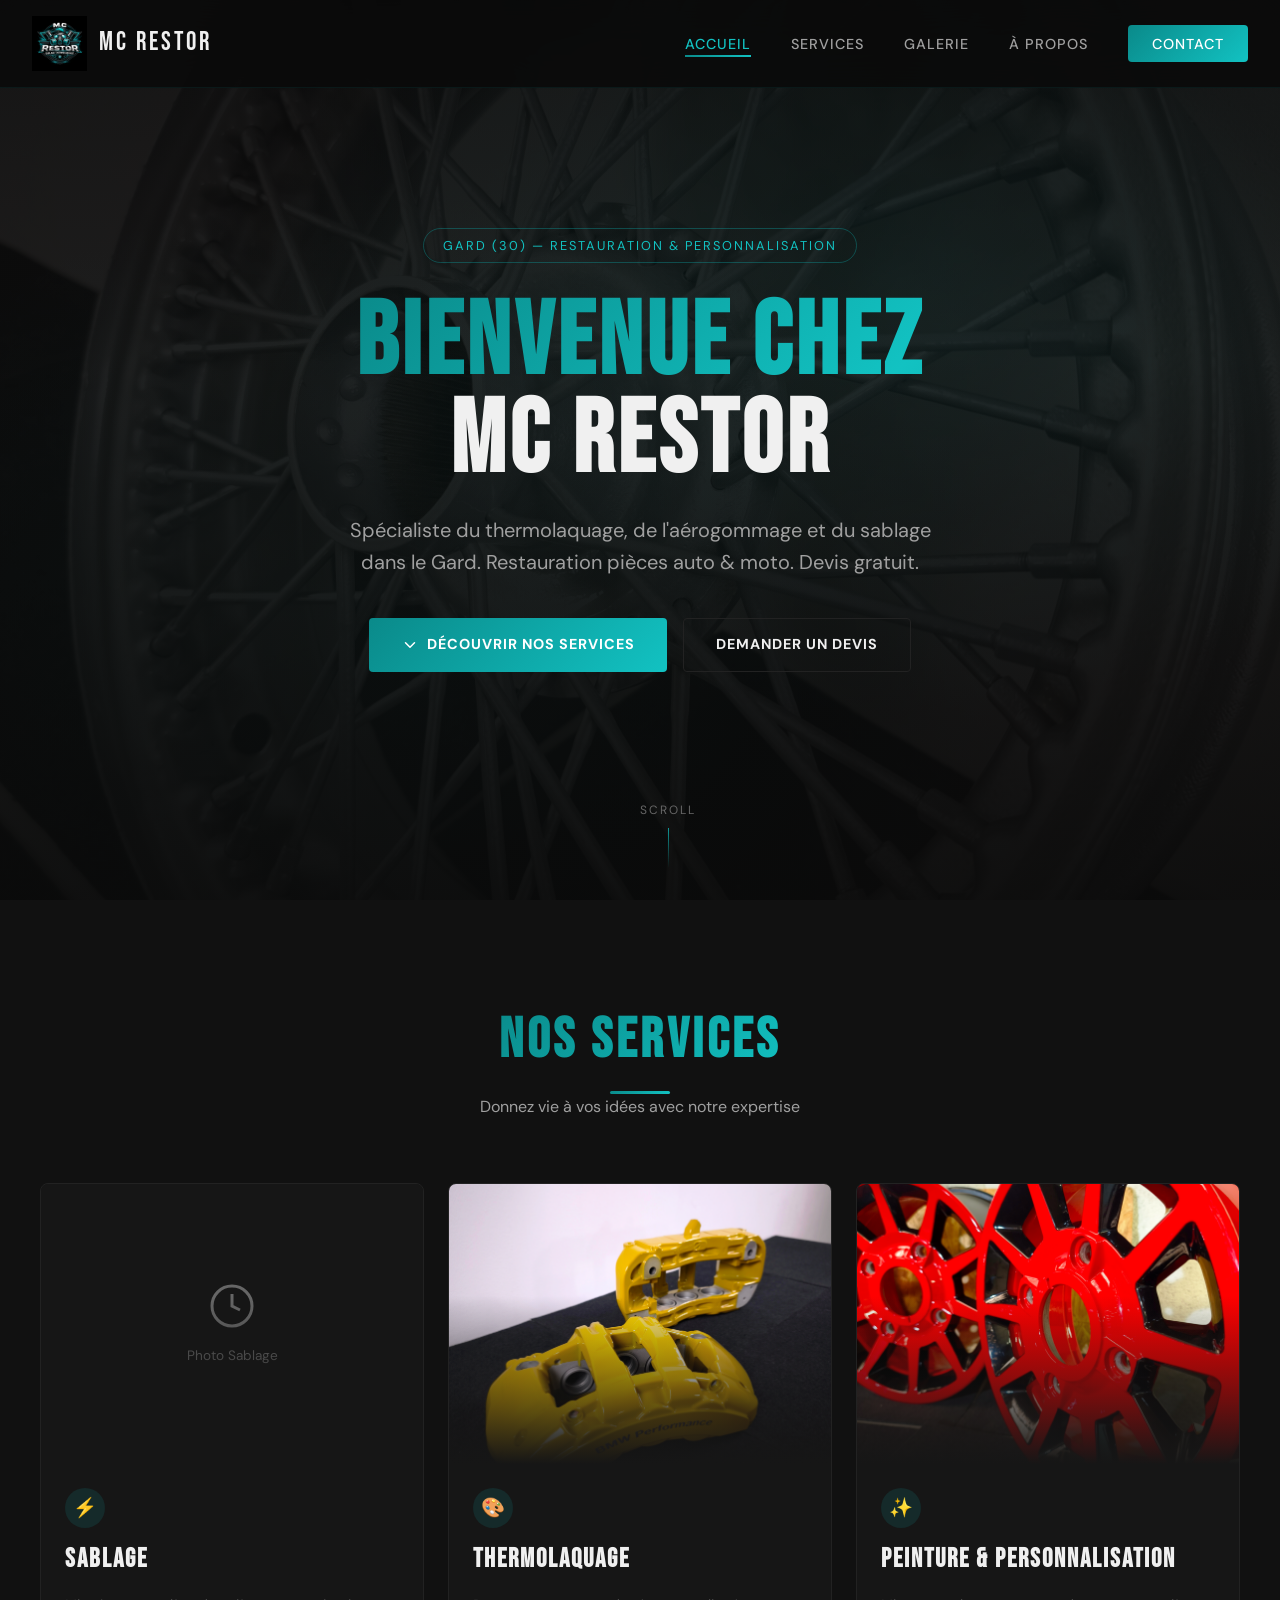
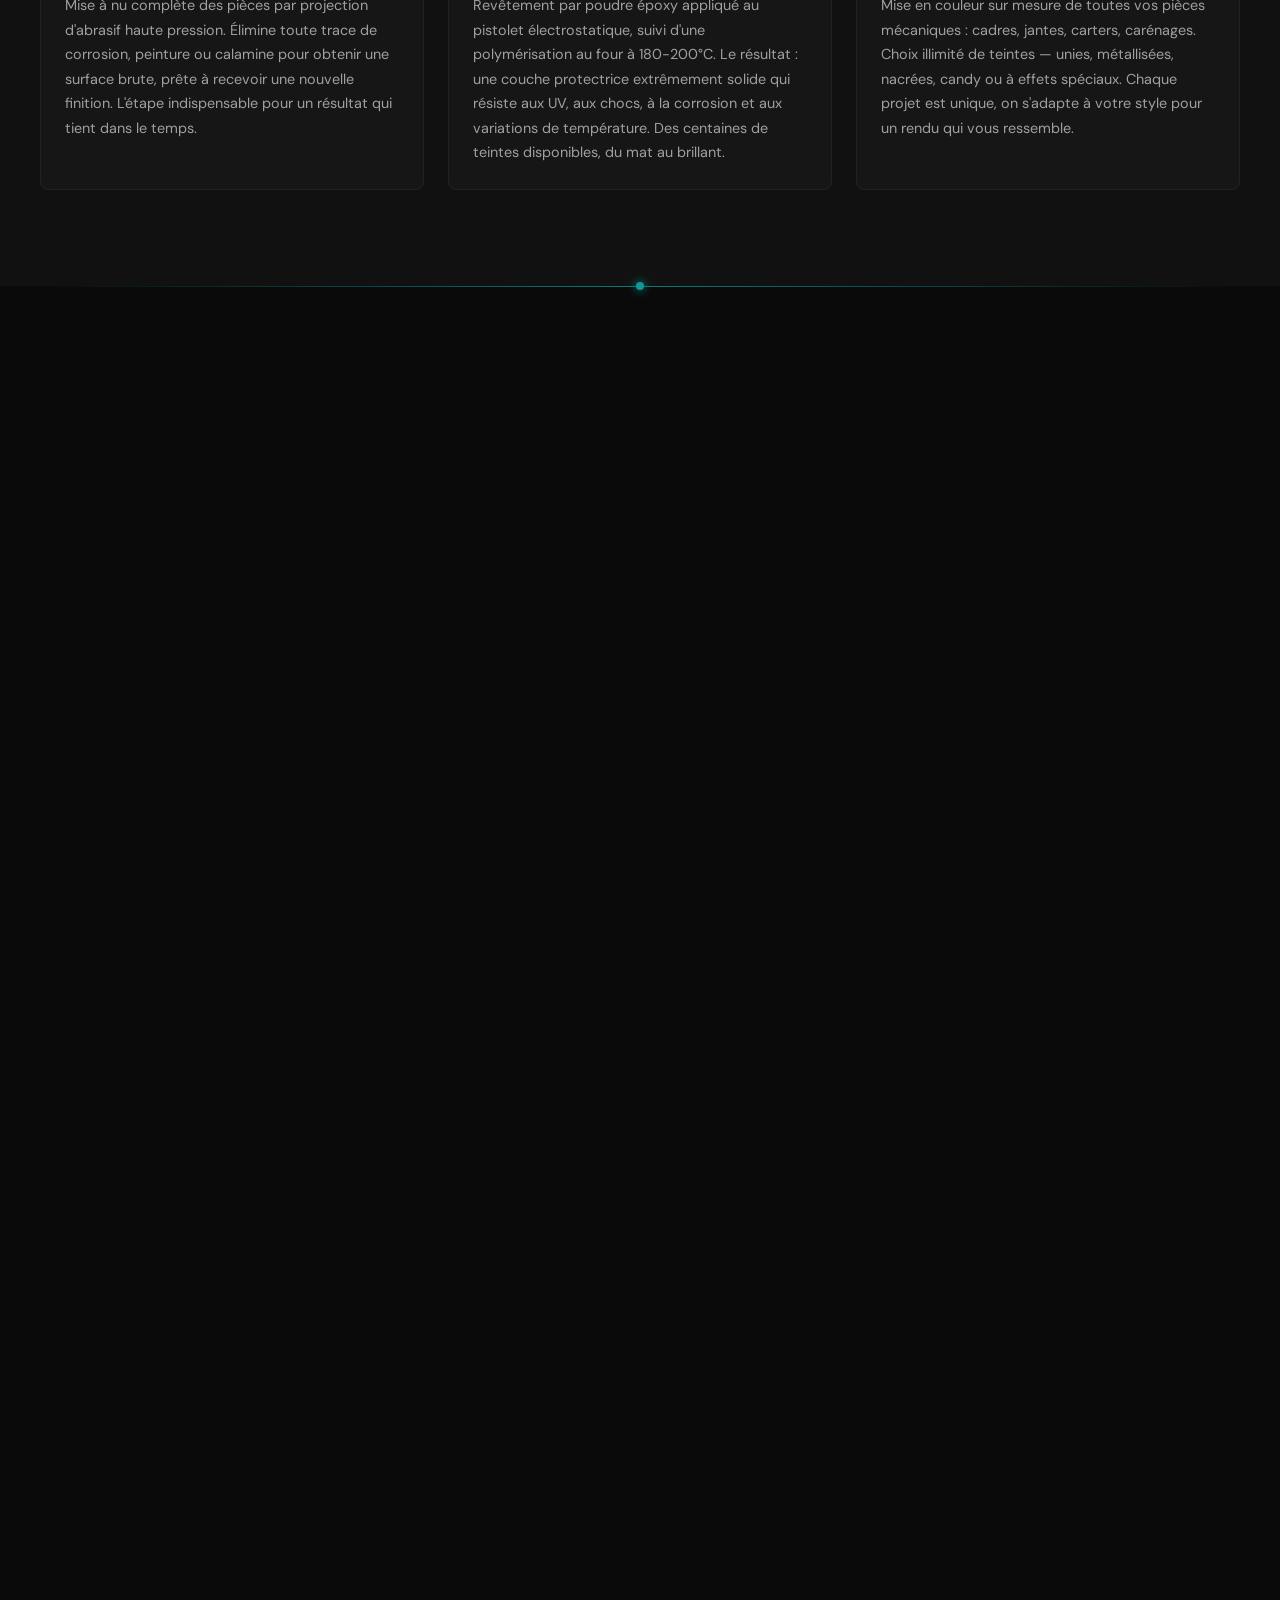
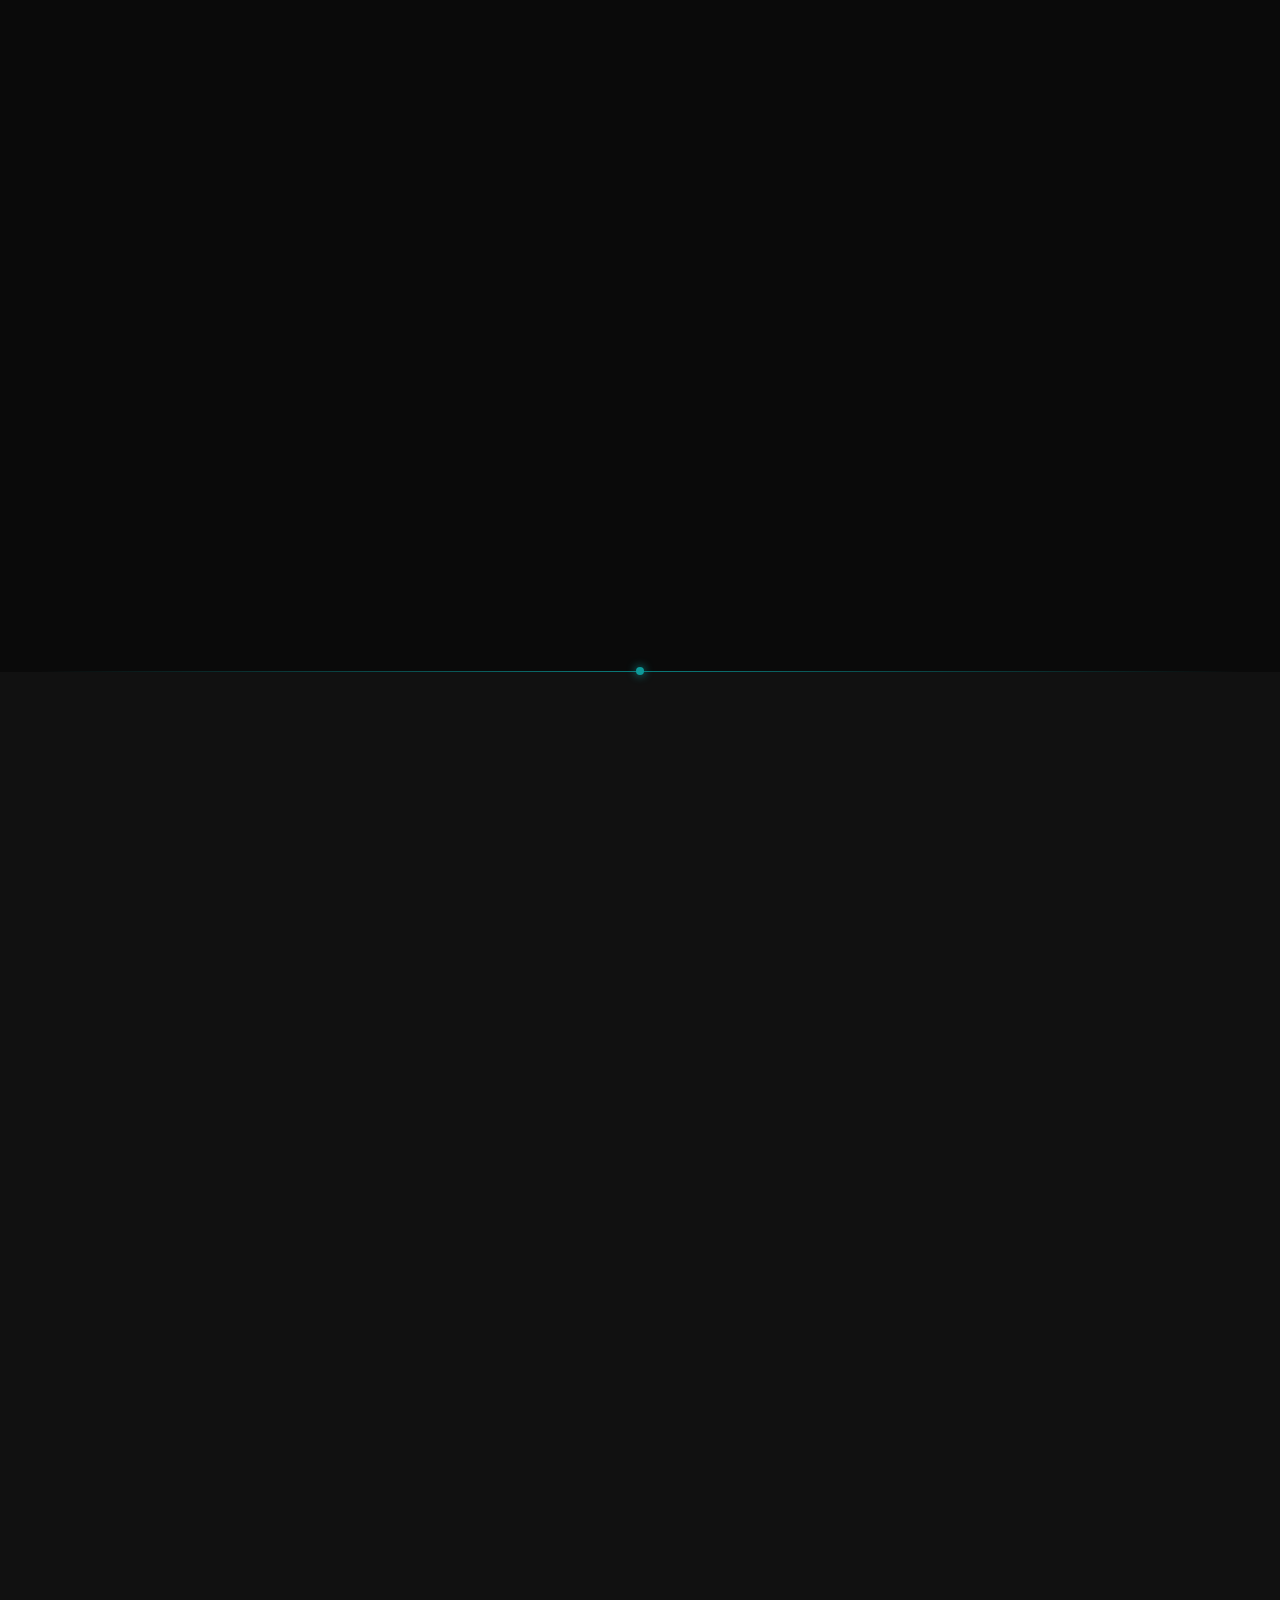
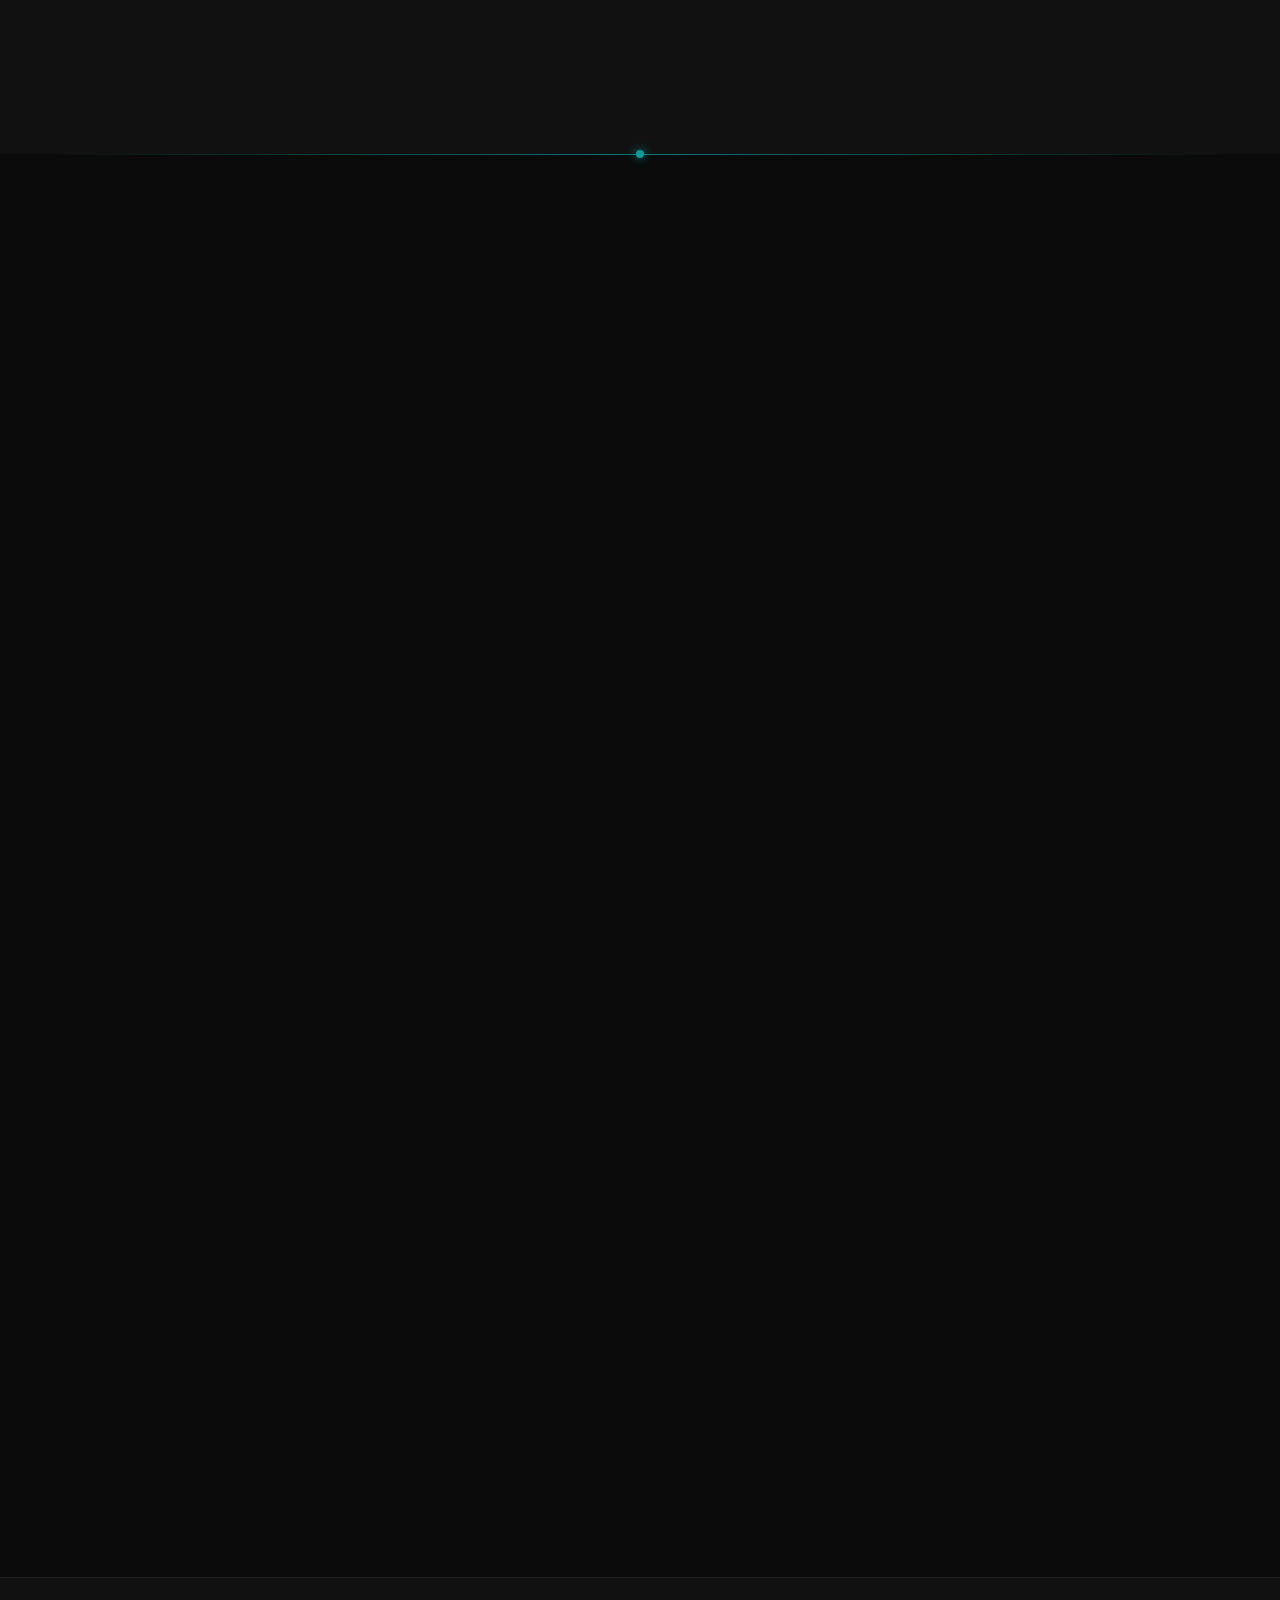
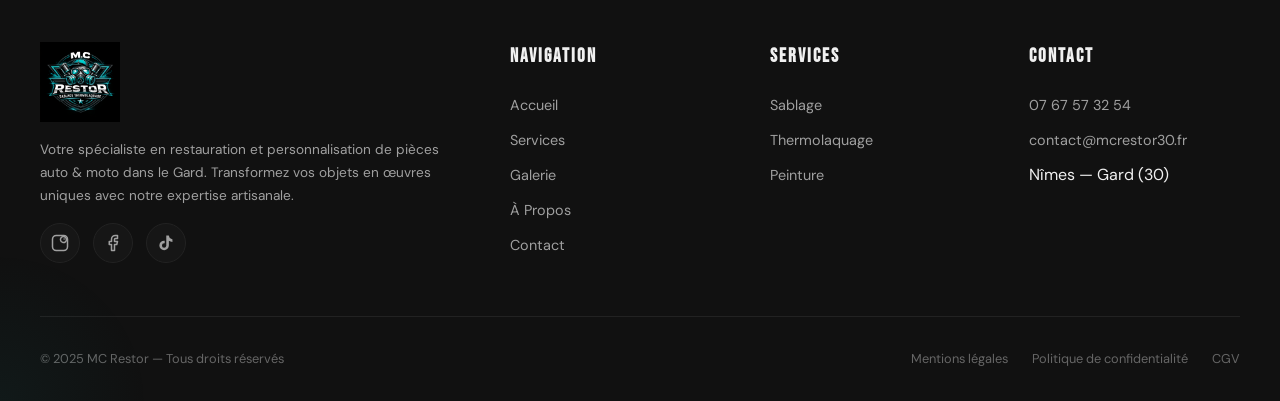
==== index.html @ 41e0c3b8 "v12" ====
<!DOCTYPE html>
<html lang="fr">
<head>
    <meta charset="UTF-8">
    <meta name="viewport" content="width=device-width, initial-scale=1.0">
    <title>MC Restor – Sablage, Thermolaquage & Peinture | Nîmes, Gard (30)</title>
    <meta name="description" content="MC Restor à Nîmes : sablage, thermolaquage et peinture sur mesure pour pièces auto, moto et industrielles dans le Gard (30). Cadres, jantes, carters, étriers — toutes couleurs disponibles. Devis gratuit, envoi possible partout en France.">
    <meta name="keywords" content="thermolaquage Nîmes, sablage Gard, peinture moto Nîmes, thermolaquage pièces auto, sablage jantes, personnalisation moto Gard 30, restauration pièces mécaniques, peinture époxy, thermolaquage Gard, MC Restor, peinture cadre moto, thermolaquage jantes, sablage cadre moto Nîmes, peinture étrier frein, thermolaquage Occitanie, restauration moto Gard, poudre époxy Nîmes, peinture poudre Gard">
    <meta name="author" content="MC Restor - Mickael Da Silva">
    <meta name="robots" content="index, follow, max-image-preview:large, max-snippet:-1">
    <meta name="geo.region" content="FR-30">
    <meta name="geo.placename" content="Nîmes">
    <link rel="canonical" href="https://www.mcrestor30.fr/">

    <!-- Open Graph / Facebook -->
    <meta property="og:type" content="website">
    <meta property="og:url" content="https://www.mcrestor30.fr/">
    <meta property="og:title" content="MC Restor – Sablage, Thermolaquage & Peinture | Nîmes, Gard (30)">
    <meta property="og:description" content="Spécialiste sablage, thermolaquage et peinture pièces auto & moto dans le Gard. Grand choix de couleurs, finition pro. Devis gratuit.">
    <meta property="og:image" content="https://www.mcrestor30.fr/Logo_blanc.png">
    <meta property="og:locale" content="fr_FR">
    <meta property="og:site_name" content="MC Restor">

    <!-- Twitter -->
    <meta name="twitter:card" content="summary_large_image">
    <meta name="twitter:title" content="MC Restor – Sablage, Thermolaquage & Peinture | Nîmes, Gard (30)">
    <meta name="twitter:description" content="Spécialiste sablage, thermolaquage et peinture pièces auto & moto dans le Gard. Devis gratuit.">
    <meta name="twitter:image" content="https://www.mcrestor30.fr/Logo_blanc.png">

    <!-- Structured Data / Schema.org -->
    <script type="application/ld+json">
    {
        "@context": "https://schema.org",
        "@type": "LocalBusiness",
        "name": "MC Restor",
        "description": "Spécialiste du sablage, thermolaquage et peinture de pièces auto et moto dans le Gard (30). Restauration et personnalisation de pièces mécaniques.",
        "url": "https://www.mcrestor30.fr",
        "logo": "https://www.mcrestor30.fr/Logo_blanc.png",
        "image": "https://www.mcrestor30.fr/Logo_blanc.png",
        "telephone": "+33767573254",
        "email": "contact@mcrestor30.fr",
        "address": {
            "@type": "PostalAddress",
            "addressLocality": "Nîmes",
            "postalCode": "30000",
            "addressRegion": "Occitanie",
            "addressCountry": "FR"
        },
        "geo": {
            "@type": "GeoCoordinates",
            "latitude": 43.8367,
            "longitude": 4.3601
        },
        "areaServed": {
            "@type": "GeoCircle",
            "geoMidpoint": {
                "@type": "GeoCoordinates",
                "latitude": 43.8367,
                "longitude": 4.3601
            },
            "geoRadius": "30000"
        },
        "priceRange": "€€",
        "openingHoursSpecification": {
            "@type": "OpeningHoursSpecification",
            "dayOfWeek": ["Monday", "Tuesday", "Wednesday", "Thursday", "Friday"],
            "opens": "08:00",
            "closes": "18:00"
        },
        "sameAs": [
            "https://www.instagram.com/mcrestor30",
            "https://www.facebook.com/profile.php?id=61575616468527"
        ],
        "hasOfferCatalog": {
            "@type": "OfferCatalog",
            "name": "Services MC Restor",
            "itemListElement": [
                {
                    "@type": "Offer",
                    "itemOffered": {
                        "@type": "Service",
                        "name": "Sablage",
                        "description": "Mise à nu complète des pièces par projection d'abrasif haute pression."
                    }
                },
                {
                    "@type": "Offer",
                    "itemOffered": {
                        "@type": "Service",
                        "name": "Thermolaquage",
                        "description": "Revêtement par poudre époxy avec polymérisation au four à 180-200°C."
                    }
                },
                {
                    "@type": "Offer",
                    "itemOffered": {
                        "@type": "Service",
                        "name": "Peinture et Personnalisation",
                        "description": "Mise en couleur sur mesure de pièces mécaniques auto et moto."
                    }
                }
            ]
        }
    }
    </script>

    <!-- FAQ Schema pour snippets enrichis Google -->
    <script type="application/ld+json">
    {
        "@context": "https://schema.org",
        "@type": "FAQPage",
        "mainEntity": [
            {
                "@type": "Question",
                "name": "Qu'est-ce que le thermolaquage ?",
                "acceptedAnswer": {
                    "@type": "Answer",
                    "text": "Le thermolaquage est un procédé de finition qui consiste à appliquer une poudre époxy sur une pièce métallique par charge électrostatique, puis à la cuire au four entre 180°C et 200°C. Cela crée une couche protectrice extrêmement résistante aux chocs, UV, corrosion et intempéries. MC Restor propose ce service à Nîmes avec des centaines de teintes disponibles."
                }
            },
            {
                "@type": "Question",
                "name": "Comment préparer mes pièces avant envoi ?",
                "acceptedAnswer": {
                    "@type": "Answer",
                    "text": "Toutes les pièces doivent être entièrement démontées avant envoi : aucune vis, joint, roulement, piston ou durite ne doit rester. Toute pièce non démontée entraînera des frais supplémentaires ou pourra être refusée."
                }
            },
            {
                "@type": "Question",
                "name": "Quels types de pièces pouvez-vous traiter ?",
                "acceptedAnswer": {
                    "@type": "Answer",
                    "text": "Nous traitons toutes les pièces métalliques : cadres moto, jantes, carters moteur, étriers de frein, caches culbuteurs, supports, bras oscillants, pièces de carrosserie, éléments de quad et SSV, et bien plus. Pièces auto, moto et industrielles."
                }
            },
            {
                "@type": "Question",
                "name": "Proposez-vous l'envoi de pièces par transporteur ?",
                "acceptedAnswer": {
                    "@type": "Answer",
                    "text": "Oui, vous pouvez envoyer vos pièces par transporteur depuis toute la France. Les frais d'expédition retour sont à la charge du client. Vous pouvez aussi déposer et récupérer vos pièces directement sur place à Nîmes."
                }
            },
            {
                "@type": "Question",
                "name": "Comment obtenir un devis ?",
                "acceptedAnswer": {
                    "@type": "Answer",
                    "text": "Le devis est gratuit ! Contactez-nous par téléphone au 07 67 57 32 54, par email à contact@mcrestor30.fr, ou via le formulaire de contact sur notre site. Envoyez-nous des photos de vos pièces avec la couleur ou finition souhaitée pour un devis précis."
                }
            }
        ]
    }
    </script>

    <link rel="icon" type="image/png" href="Logo_blanc.png">
    <link rel="preconnect" href="https://fonts.googleapis.com">
    <link rel="preconnect" href="https://fonts.gstatic.com" crossorigin>
    <link href="https://fonts.googleapis.com/css2?family=Bebas+Neue&family=DM+Sans:ital,wght@0,400;0,500;0,700;1,400&display=swap" rel="stylesheet">
    <style>
        /* ===== CSS VARIABLES ===== */
        :root {
            --bg-primary: #0a0a0a;
            --bg-secondary: #111111;
            --bg-card: #161616;
            --bg-card-hover: #1c1c1c;
            --accent: #0e9a9a;
            --accent-light: #12c2c2;
            --accent-dark: #0a7a7a;
            --gold: #d4a843;
            --text-primary: #f0f0f0;
            --text-secondary: #a0a0a0;
            --text-muted: #666666;
            --border: #222222;
            --gradient-accent: linear-gradient(135deg, #0a8a8a, #12c2c2);
            --font-display: 'Bebas Neue', sans-serif;
            --font-body: 'DM Sans', sans-serif;
        }

        /* ===== RESET & BASE ===== */
        *, *::before, *::after {
            margin: 0;
            padding: 0;
            box-sizing: border-box;
        }

        html {
            scroll-behavior: smooth;
            scroll-padding-top: 80px;
        }

        body {
            font-family: var(--font-body);
            background: var(--bg-primary);
            color: var(--text-primary);
            overflow-x: hidden;
            line-height: 1.6;
        }

        ::selection {
            background: var(--accent);
            color: white;
        }

        img {
            max-width: 100%;
            display: block;
        }

        a {
            text-decoration: none;
            color: inherit;
        }

        /* ===== SCROLLBAR ===== */
        ::-webkit-scrollbar { width: 8px; }
        ::-webkit-scrollbar-track { background: var(--bg-primary); }
        ::-webkit-scrollbar-thumb { background: var(--accent-dark); border-radius: 4px; }
        ::-webkit-scrollbar-thumb:hover { background: var(--accent); }

        /* ===== NAVIGATION ===== */
        .navbar {
            position: fixed;
            top: 0;
            left: 0;
            right: 0;
            z-index: 1000;
            padding: 1rem 2rem;
            display: flex;
            align-items: center;
            justify-content: space-between;
            background: rgba(10, 10, 10, 0.85);
            backdrop-filter: blur(20px);
            border-bottom: 1px solid rgba(14, 154, 154, 0.1);
            transition: all 0.4s ease;
        }

        .navbar.scrolled {
            padding: 0.6rem 2rem;
            background: rgba(10, 10, 10, 0.95);
            border-bottom: 1px solid rgba(14, 154, 154, 0.3);
        }

        .nav-logo-img {
            height: 55px;
            width: auto;
            transition: all 0.3s;
        }

        .navbar.scrolled .nav-logo-img {
            height: 42px;
        }

        .nav-logo-text {
            font-family: var(--font-display);
            font-size: 1.6rem;
            letter-spacing: 3px;
            color: var(--text-primary);
            margin-left: 0.75rem;
        }

        .nav-logo-30 {
            color: var(--accent-light);
        }

        .navbar.scrolled .nav-logo-text {
            font-size: 1.3rem;
        }

        .footer-logo-img {
            height: 80px;
            width: auto;
            margin-bottom: 1rem;
        }

        .nav-logo {
            display: flex;
            align-items: center;
        }

        .nav-links {
            display: flex;
            gap: 2.5rem;
            list-style: none;
            align-items: center;
        }

        .nav-links a {
            font-size: 0.9rem;
            font-weight: 500;
            letter-spacing: 1px;
            text-transform: uppercase;
            color: var(--text-secondary);
            position: relative;
            transition: color 0.3s;
        }

        .nav-links a::after {
            content: '';
            position: absolute;
            bottom: -4px;
            left: 0;
            width: 0;
            height: 2px;
            background: var(--gradient-accent);
            transition: width 0.3s;
        }

        .nav-links a:hover,
        .nav-links a.active {
            color: var(--accent-light);
        }

        .nav-links a:hover::after,
        .nav-links a.active::after {
            width: 100%;
        }

        .nav-cta {
            padding: 0.6rem 1.5rem;
            background: var(--gradient-accent);
            border-radius: 4px;
            font-weight: 700;
            font-size: 0.85rem;
            letter-spacing: 1px;
            text-transform: uppercase;
            color: white !important;
            transition: transform 0.3s, box-shadow 0.3s;
        }

        .nav-cta:hover {
            transform: translateY(-2px);
            box-shadow: 0 4px 20px rgba(14, 154, 154, 0.4);
        }

        .nav-cta::after { display: none !important; }

        /* Mobile menu */
        .hamburger {
            display: none;
            flex-direction: column;
            gap: 5px;
            cursor: pointer;
            z-index: 1001;
        }

        .hamburger span {
            width: 28px;
            height: 2px;
            background: var(--text-primary);
            transition: all 0.3s;
        }

        .hamburger.active span:nth-child(1) { transform: rotate(45deg) translate(5px, 5px); }
        .hamburger.active span:nth-child(2) { opacity: 0; }
        .hamburger.active span:nth-child(3) { transform: rotate(-45deg) translate(5px, -5px); }

        /* ===== HERO ===== */
        .hero {
            position: relative;
            height: 100vh;
            min-height: 700px;
            display: flex;
            align-items: center;
            justify-content: center;
            text-align: center;
            overflow: hidden;
        }

        .hero-bg {
            position: absolute;
            inset: 0;
            background:
                radial-gradient(ellipse at 70% 30%, rgba(14, 154, 154, 0.15) 0%, transparent 50%),
                radial-gradient(ellipse at 30% 70%, rgba(10, 138, 138, 0.08) 0%, transparent 50%),
                var(--bg-primary);
        }

        .hero-bg::before {
            content: '';
            position: absolute;
            inset: 0;
            background: url('img/hero-bg.jpg') center center / cover no-repeat;
            opacity: 0.12;
            animation: heroZoom 20s ease-in-out infinite alternate;
        }

        .hero-bg::after {
            content: '';
            position: absolute;
            inset: 0;
            background: linear-gradient(to bottom, rgba(10,10,10,0.6) 0%, rgba(10,10,10,0.3) 40%, rgba(10,10,10,0.8) 100%);
        }

        @keyframes heroZoom {
            0% { transform: scale(1) translateX(0); }
            50% { transform: scale(1.1) translateX(-2%); }
            100% { transform: scale(1.05) translateX(1%); }
        }

        .hero-bg-image {
            position: absolute;
            inset: 0;
            background: url('img/hero-bg.jpg') center center / cover no-repeat;
            opacity: 0.15;
            animation: heroZoom 20s ease-in-out infinite alternate;
        }

        @keyframes heroZoom {
            0% { transform: scale(1); opacity: 0.15; }
            50% { transform: scale(1.08); opacity: 0.2; }
            100% { transform: scale(1.15); opacity: 0.12; }
        }

        .hero-overlay {
            position: absolute;
            inset: 0;
            background: linear-gradient(
                to bottom,
                rgba(10, 10, 10, 0.7) 0%,
                rgba(10, 10, 10, 0.5) 40%,
                rgba(10, 10, 10, 0.8) 100%
            );
        }

        .hero-particles {
            position: absolute;
            inset: 0;
            overflow: hidden;
        }

        .particle {
            position: absolute;
            width: 2px;
            height: 2px;
            background: var(--accent);
            border-radius: 50%;
            opacity: 0;
            animation: particleFloat 8s infinite;
        }

        @keyframes particleFloat {
            0% { opacity: 0; transform: translateY(100vh) scale(0); }
            10% { opacity: 0.6; }
            90% { opacity: 0.6; }
            100% { opacity: 0; transform: translateY(-10vh) scale(1); }
        }

        .hero-content {
            position: relative;
            z-index: 2;
            max-width: 900px;
            padding: 0 2rem;
        }

        .hero-badge {
            display: inline-block;
            padding: 0.4rem 1.2rem;
            border: 1px solid rgba(14, 154, 154, 0.4);
            border-radius: 50px;
            font-size: 0.8rem;
            letter-spacing: 2px;
            text-transform: uppercase;
            color: var(--accent-light);
            margin-bottom: 2rem;
            animation: fadeInDown 1s ease 0.2s both;
        }

        .hero-title {
            font-family: var(--font-display);
            font-size: clamp(3rem, 8vw, 7rem);
            line-height: 0.95;
            letter-spacing: 4px;
            margin-bottom: 0.5rem;
            animation: fadeInUp 1s ease 0.4s both;
        }

        .hero-title .accent {
            background: var(--gradient-accent);
            -webkit-background-clip: text;
            -webkit-text-fill-color: transparent;
            background-clip: text;
        }

        .hero-subtitle {
            font-size: clamp(1rem, 2vw, 1.25rem);
            color: var(--text-secondary);
            max-width: 600px;
            margin: 1.5rem auto 2.5rem;
            animation: fadeInUp 1s ease 0.6s both;
        }

        .hero-cta-group {
            display: flex;
            gap: 1rem;
            justify-content: center;
            flex-wrap: wrap;
            animation: fadeInUp 1s ease 0.8s both;
        }

        .btn {
            display: inline-flex;
            align-items: center;
            gap: 0.5rem;
            padding: 0.9rem 2rem;
            border-radius: 4px;
            font-family: var(--font-body);
            font-weight: 700;
            font-size: 0.9rem;
            letter-spacing: 1px;
            text-transform: uppercase;
            cursor: pointer;
            border: none;
            transition: all 0.3s;
        }

        .btn-primary {
            background: var(--gradient-accent);
            color: white;
        }

        .btn-primary:hover {
            transform: translateY(-3px);
            box-shadow: 0 8px 30px rgba(14, 154, 154, 0.4);
        }

        .btn-outline {
            background: transparent;
            color: var(--text-primary);
            border: 1px solid var(--border);
        }

        .btn-outline:hover {
            border-color: var(--accent);
            color: var(--accent-light);
            transform: translateY(-3px);
        }

        .hero-scroll {
            position: absolute;
            bottom: 2rem;
            left: 50%;
            transform: translateX(-50%);
            display: flex;
            flex-direction: column;
            align-items: center;
            gap: 0.5rem;
            color: var(--text-muted);
            font-size: 0.75rem;
            letter-spacing: 2px;
            text-transform: uppercase;
            animation: fadeInUp 1s ease 1s both;
        }

        .scroll-line {
            width: 1px;
            height: 40px;
            background: linear-gradient(to bottom, var(--accent), transparent);
            animation: scrollPulse 2s ease infinite;
        }

        @keyframes scrollPulse {
            0%, 100% { opacity: 0.3; transform: scaleY(0.5); }
            50% { opacity: 1; transform: scaleY(1); }
        }

        /* ===== SECTION COMMON ===== */
        .section {
            padding: 6rem 2rem;
        }

        .section-container {
            max-width: 1200px;
            margin: 0 auto;
        }

        .section-header {
            text-align: center;
            margin-bottom: 4rem;
        }

        .section-title {
            font-family: var(--font-display);
            font-size: clamp(2.5rem, 5vw, 3.5rem);
            letter-spacing: 4px;
            background: var(--gradient-accent);
            -webkit-background-clip: text;
            -webkit-text-fill-color: transparent;
            background-clip: text;
            margin-bottom: 0.5rem;
        }

        .section-subtitle {
            color: var(--text-secondary);
            font-size: 1rem;
        }

        /* ===== SERVICES ===== */
        .services {
            background: var(--bg-secondary);
        }

        .services-grid {
            display: grid;
            grid-template-columns: repeat(auto-fit, minmax(340px, 1fr));
            gap: 1.5rem;
        }

        .service-card {
            position: relative;
            background: var(--bg-card);
            border: 1px solid var(--border);
            border-radius: 8px;
            overflow: hidden;
            transition: all 0.4s ease;
            cursor: default;
        }

        .service-card:hover {
            border-color: rgba(14, 154, 154, 0.3);
            transform: translateY(-5px);
            box-shadow: 0 15px 40px rgba(0, 0, 0, 0.4);
        }

        .service-card-img {
            position: relative;
            height: 280px;
            overflow: hidden;
        }

        .service-card-img img {
            width: 100%;
            height: 100%;
            object-fit: cover;
            transition: transform 0.6s ease;
        }

        .service-card:hover .service-card-img img {
            transform: scale(1.08);
        }

        .service-card-img::after {
            content: '';
            position: absolute;
            inset: 0;
            background: linear-gradient(to top, var(--bg-card) 0%, transparent 60%);
        }

        .service-card-body {
            padding: 1.5rem;
        }

        .service-card-body h3 {
            font-family: var(--font-display);
            font-size: 1.6rem;
            letter-spacing: 2px;
            margin-bottom: 0.75rem;
        }

        .service-card-body p {
            color: var(--text-secondary);
            font-size: 0.9rem;
            line-height: 1.7;
        }

        .service-icon {
            display: inline-flex;
            align-items: center;
            justify-content: center;
            width: 40px;
            height: 40px;
            border-radius: 50%;
            background: rgba(14, 154, 154, 0.15);
            color: var(--accent-light);
            font-size: 1.2rem;
            margin-bottom: 0.75rem;
        }

        /* ===== GALLERY ===== */
        .gallery-grid {
            display: grid;
            grid-template-columns: repeat(3, 1fr);
            gap: 1rem;
        }

        .gallery-item:first-child {
            grid-column: span 1;
            grid-row: span 1;
        }

        .gallery-item {
            position: relative;
            border-radius: 8px;
            overflow: hidden;
            aspect-ratio: 1;
            cursor: pointer;
            border: 1px solid var(--border);
            transition: all 0.4s;
        }

        .gallery-item:hover {
            border-color: rgba(14, 154, 154, 0.4);
            transform: scale(1.02);
            z-index: 2;
        }

        .gallery-item img {
            width: 100%;
            height: 100%;
            object-fit: cover;
            transition: transform 0.6s;
        }

        .gallery-item:hover img {
            transform: scale(1.1);
        }

        .gallery-item::after {
            content: '';
            position: absolute;
            inset: 0;
            background: linear-gradient(to top, rgba(0,0,0,0.6) 0%, transparent 50%);
            opacity: 0;
            transition: opacity 0.4s;
        }

        .gallery-item:hover::after {
            opacity: 1;
        }

        .gallery-placeholder {
            width: 100%;
            height: 100%;
            display: flex;
            align-items: center;
            justify-content: center;
            background: var(--bg-card);
            color: var(--text-muted);
            font-size: 0.85rem;
            text-align: center;
            padding: 1rem;
        }

        .gallery-placeholder svg {
            width: 48px;
            height: 48px;
            stroke: var(--text-muted);
            margin-bottom: 0.5rem;
        }

        .gallery-note {
            text-align: center;
            margin-top: 2rem;
            color: var(--text-muted);
            font-size: 0.9rem;
        }

        /* ===== ABOUT ===== */
        .about {
            background: var(--bg-secondary);
        }

        .about-content {
            display: grid;
            grid-template-columns: 1fr 1fr;
            gap: 4rem;
            align-items: center;
        }

        .about-image {
            position: relative;
        }

        .about-image-box {
            border-radius: 8px;
            overflow: hidden;
            border: 1px solid var(--border);
            aspect-ratio: 4/3;
            background: var(--bg-card);
            display: flex;
            align-items: center;
            justify-content: center;
        }

        .about-image-box .placeholder-text {
            color: var(--text-muted);
            font-size: 0.9rem;
            text-align: center;
            padding: 2rem;
        }

        .about-image::before {
            content: '';
            position: absolute;
            top: -15px;
            left: -15px;
            width: 80px;
            height: 80px;
            border-top: 3px solid var(--accent);
            border-left: 3px solid var(--accent);
            border-radius: 4px 0 0 0;
        }

        .about-image::after {
            content: '';
            position: absolute;
            bottom: -15px;
            right: -15px;
            width: 80px;
            height: 80px;
            border-bottom: 3px solid var(--accent);
            border-right: 3px solid var(--accent);
            border-radius: 0 0 4px 0;
        }

        .about-text h3 {
            font-family: var(--font-display);
            font-size: 2rem;
            letter-spacing: 2px;
            margin-bottom: 1.5rem;
            line-height: 1.2;
        }

        .about-text h3 .accent {
            background: var(--gradient-accent);
            -webkit-background-clip: text;
            -webkit-text-fill-color: transparent;
            background-clip: text;
        }

        .about-text p {
            color: var(--text-secondary);
            margin-bottom: 1rem;
            font-size: 0.95rem;
        }

        .about-stats {
            display: grid;
            grid-template-columns: repeat(3, 1fr);
            gap: 1.5rem;
            margin-top: 2rem;
            padding-top: 2rem;
            border-top: 1px solid var(--border);
        }

        .stat-item {
            text-align: center;
        }

        .stat-number {
            font-family: var(--font-display);
            font-size: 2.5rem;
            background: var(--gradient-accent);
            -webkit-background-clip: text;
            -webkit-text-fill-color: transparent;
            background-clip: text;
        }

        .stat-label {
            font-size: 0.8rem;
            color: var(--text-muted);
            text-transform: uppercase;
            letter-spacing: 1px;
        }

        /* ===== INFO BANNER ===== */
        .info-banner {
            background: linear-gradient(135deg, rgba(14, 154, 154, 0.1), rgba(10, 138, 138, 0.05));
            border: 1px solid rgba(14, 154, 154, 0.2);
            border-radius: 8px;
            padding: 1.5rem 2rem;
            margin-top: 2rem;
        }

        .info-banner h4 {
            color: var(--accent-light);
            font-size: 1rem;
            margin-bottom: 0.5rem;
            display: flex;
            align-items: center;
            gap: 0.5rem;
        }

        .info-banner p {
            color: var(--text-secondary);
            font-size: 0.85rem;
            margin-bottom: 0.3rem;
        }

        /* ===== CONTACT ===== */
        .contact-grid {
            display: grid;
            grid-template-columns: 1fr 1fr;
            gap: 3rem;
        }

        .contact-info {
            display: flex;
            flex-direction: column;
            gap: 2rem;
        }

        .contact-item {
            display: flex;
            align-items: flex-start;
            gap: 1rem;
            padding: 1.5rem;
            background: var(--bg-card);
            border: 1px solid var(--border);
            border-radius: 8px;
            transition: all 0.3s;
        }

        .contact-item:hover {
            border-color: rgba(14, 154, 154, 0.3);
            transform: translateX(5px);
        }

        .contact-icon {
            display: flex;
            align-items: center;
            justify-content: center;
            width: 48px;
            height: 48px;
            min-width: 48px;
            border-radius: 50%;
            background: rgba(14, 154, 154, 0.15);
            color: var(--accent-light);
        }

        .contact-icon svg {
            width: 22px;
            height: 22px;
        }

        .contact-item h4 {
            font-size: 1rem;
            margin-bottom: 0.25rem;
        }

        .contact-item p {
            color: var(--text-secondary);
            font-size: 0.9rem;
        }

        .contact-item a {
            color: var(--accent-light);
            transition: color 0.3s;
        }

        .contact-item a:hover {
            color: var(--accent);
        }

        .contact-form-wrap {
            background: var(--bg-card);
            border: 1px solid var(--border);
            border-radius: 8px;
            padding: 2rem;
        }

        .contact-form-wrap h3 {
            font-family: var(--font-display);
            font-size: 1.6rem;
            letter-spacing: 2px;
            margin-bottom: 1.5rem;
        }

        .form-group {
            margin-bottom: 1.2rem;
        }

        .form-group label {
            display: block;
            font-size: 0.85rem;
            color: var(--text-secondary);
            margin-bottom: 0.4rem;
            text-transform: uppercase;
            letter-spacing: 1px;
        }

        .form-group input,
        .form-group textarea,
        .form-group select {
            width: 100%;
            padding: 0.8rem 1rem;
            background: var(--bg-primary);
            border: 1px solid var(--border);
            border-radius: 4px;
            color: var(--text-primary);
            font-family: var(--font-body);
            font-size: 0.95rem;
            transition: border-color 0.3s;
        }

        .form-group input:focus,
        .form-group textarea:focus,
        .form-group select:focus {
            outline: none;
            border-color: var(--accent);
        }

        .form-group textarea {
            height: 120px;
            resize: vertical;
        }

        .form-row {
            display: grid;
            grid-template-columns: 1fr 1fr;
            gap: 1rem;
        }

        .form-submit {
            width: 100%;
            padding: 1rem;
            background: var(--gradient-accent);
            border: none;
            border-radius: 4px;
            color: white;
            font-family: var(--font-body);
            font-weight: 700;
            font-size: 0.95rem;
            letter-spacing: 1px;
            text-transform: uppercase;
            cursor: pointer;
            transition: all 0.3s;
        }

        .form-submit:hover {
            transform: translateY(-2px);
            box-shadow: 0 8px 25px rgba(14, 154, 154, 0.4);
        }

        /* ===== MAP ===== */
        .map-container {
            margin-top: 3rem;
            border-radius: 8px;
            overflow: hidden;
            border: 1px solid var(--border);
            height: 350px;
        }

        .map-container iframe {
            width: 100%;
            height: 100%;
            border: none;
            filter: grayscale(0.8) brightness(0.7) contrast(1.1);
            transition: filter 0.4s;
        }

        .map-container:hover iframe {
            filter: grayscale(0.3) brightness(0.85) contrast(1);
        }

        /* ===== FOOTER ===== */
        .footer {
            background: var(--bg-secondary);
            border-top: 1px solid var(--border);
            padding: 4rem 2rem 2rem;
        }

        .footer-grid {
            max-width: 1200px;
            margin: 0 auto;
            display: grid;
            grid-template-columns: 2fr 1fr 1fr 1fr;
            gap: 3rem;
            margin-bottom: 3rem;
        }

        .footer-brand .nav-logo {
            font-size: 1.5rem;
            margin-bottom: 1rem;
            display: inline-block;
        }

        .footer-brand p {
            color: var(--text-secondary);
            font-size: 0.85rem;
            line-height: 1.7;
        }

        .footer-col h4 {
            font-family: var(--font-display);
            font-size: 1.2rem;
            letter-spacing: 2px;
            margin-bottom: 1.2rem;
        }

        .footer-col ul {
            list-style: none;
        }

        .footer-col li {
            margin-bottom: 0.6rem;
        }

        .footer-col a {
            color: var(--text-secondary);
            font-size: 0.9rem;
            transition: color 0.3s;
        }

        .footer-col a:hover {
            color: var(--accent-light);
        }

        .footer-socials {
            display: flex;
            gap: 0.8rem;
            margin-top: 1rem;
        }

        .footer-socials a {
            display: flex;
            align-items: center;
            justify-content: center;
            width: 40px;
            height: 40px;
            border-radius: 50%;
            background: var(--bg-card);
            border: 1px solid var(--border);
            color: var(--text-secondary);
            transition: all 0.3s;
        }

        .footer-socials a:hover {
            border-color: var(--accent);
            color: var(--accent-light);
            transform: translateY(-3px);
        }

        .footer-socials svg {
            width: 18px;
            height: 18px;
        }

        .footer-bottom {
            max-width: 1200px;
            margin: 0 auto;
            padding-top: 2rem;
            border-top: 1px solid var(--border);
            display: flex;
            justify-content: space-between;
            align-items: center;
            flex-wrap: wrap;
            gap: 1rem;
        }

        .footer-bottom p {
            color: var(--text-muted);
            font-size: 0.8rem;
        }

        .footer-bottom a {
            color: var(--text-muted);
            font-size: 0.8rem;
            transition: color 0.3s;
        }

        .footer-bottom a:hover {
            color: var(--accent-light);
        }

        .footer-legal {
            display: flex;
            gap: 1.5rem;
        }

        /* ===== ANIMATIONS ===== */
        @keyframes fadeInUp {
            from { opacity: 0; transform: translateY(30px); }
            to { opacity: 1; transform: translateY(0); }
        }

        @keyframes fadeInDown {
            from { opacity: 0; transform: translateY(-20px); }
            to { opacity: 1; transform: translateY(0); }
        }

        @keyframes fadeInLeft {
            from { opacity: 0; transform: translateX(-40px); }
            to { opacity: 1; transform: translateX(0); }
        }

        @keyframes fadeInRight {
            from { opacity: 0; transform: translateX(40px); }
            to { opacity: 1; transform: translateX(0); }
        }

        @keyframes glowPulse {
            0%, 100% { box-shadow: 0 0 15px rgba(14, 154, 154, 0.15); }
            50% { box-shadow: 0 0 30px rgba(14, 154, 154, 0.3); }
        }

        @keyframes shimmer {
            0% { background-position: -200% center; }
            100% { background-position: 200% center; }
        }

        @keyframes float {
            0%, 100% { transform: translateY(0); }
            50% { transform: translateY(-10px); }
        }

        @keyframes borderGlow {
            0%, 100% { border-color: rgba(14, 154, 154, 0.2); }
            50% { border-color: rgba(14, 154, 154, 0.5); }
        }

        /* Reveal animations */
        .reveal {
            opacity: 0;
            transform: translateY(40px);
            transition: all 0.8s cubic-bezier(0.16, 1, 0.3, 1);
        }

        .reveal.visible {
            opacity: 1;
            transform: translateY(0);
        }

        .reveal-left {
            opacity: 0;
            transform: translateX(-50px);
            transition: all 0.8s cubic-bezier(0.16, 1, 0.3, 1);
        }

        .reveal-left.visible {
            opacity: 1;
            transform: translateX(0);
        }

        .reveal-right {
            opacity: 0;
            transform: translateX(50px);
            transition: all 0.8s cubic-bezier(0.16, 1, 0.3, 1);
        }

        .reveal-right.visible {
            opacity: 1;
            transform: translateX(0);
        }

        .reveal-scale {
            opacity: 0;
            transform: scale(0.9);
            transition: all 0.8s cubic-bezier(0.16, 1, 0.3, 1);
        }

        .reveal-scale.visible {
            opacity: 1;
            transform: scale(1);
        }

        .reveal-delay-1 { transition-delay: 0.1s; }
        .reveal-delay-2 { transition-delay: 0.2s; }
        .reveal-delay-3 { transition-delay: 0.3s; }
        .reveal-delay-4 { transition-delay: 0.4s; }
        .reveal-delay-5 { transition-delay: 0.5s; }

        /* ===== GLOW EFFECTS ===== */
        .glow-card {
            animation: glowPulse 4s ease-in-out infinite;
        }

        .section-title {
            position: relative;
            display: inline-block;
        }

        .section-title::after {
            content: '';
            position: absolute;
            bottom: -8px;
            left: 50%;
            transform: translateX(-50%);
            width: 60px;
            height: 3px;
            background: var(--gradient-accent);
            border-radius: 2px;
        }

        /* ===== HERO ENHANCED ===== */
        .hero-title .accent {
            background: linear-gradient(135deg, #0a8a8a, #12c2c2, #0a8a8a);
            background-size: 200% auto;
            -webkit-background-clip: text;
            -webkit-text-fill-color: transparent;
            background-clip: text;
            animation: shimmer 4s linear infinite;
        }

        .hero-badge {
            animation: fadeInDown 1s ease 0.2s both, borderGlow 3s ease-in-out infinite;
        }

        .hero-scroll {
            animation: fadeInUp 1s ease 1s both, float 3s ease-in-out infinite 2s;
        }

        /* ===== SECTION DIVIDER ===== */
        .section-divider {
            position: relative;
            height: 1px;
            max-width: 1200px;
            margin: 0 auto;
            background: linear-gradient(to right, transparent, var(--accent-dark), transparent);
            overflow: visible;
        }

        .section-divider::before {
            content: '';
            position: absolute;
            top: -4px;
            left: 50%;
            transform: translateX(-50%);
            width: 8px;
            height: 8px;
            background: var(--accent);
            border-radius: 50%;
            box-shadow: 0 0 10px var(--accent);
        }

        /* ===== COUNTER ANIMATION ===== */
        .stat-number {
            font-family: var(--font-display);
            font-size: 2.5rem;
            background: var(--gradient-accent);
            -webkit-background-clip: text;
            -webkit-text-fill-color: transparent;
            background-clip: text;
            transition: all 0.3s;
        }

        .stat-item:hover .stat-number {
            transform: scale(1.15);
            filter: brightness(1.2);
        }

        .stat-item:hover .stat-label {
            color: var(--accent-light);
        }

        /* ===== SERVICE CARDS ENHANCED ===== */
        .service-card {
            position: relative;
            background: var(--bg-card);
            border: 1px solid var(--border);
            border-radius: 8px;
            overflow: hidden;
            transition: all 0.5s cubic-bezier(0.16, 1, 0.3, 1);
            cursor: default;
        }

        .service-card::before {
            content: '';
            position: absolute;
            top: 0;
            left: 0;
            right: 0;
            height: 3px;
            background: var(--gradient-accent);
            transform: scaleX(0);
            transition: transform 0.5s cubic-bezier(0.16, 1, 0.3, 1);
            z-index: 2;
        }

        .service-card:hover::before {
            transform: scaleX(1);
        }

        .service-card:hover {
            border-color: rgba(14, 154, 154, 0.3);
            transform: translateY(-8px);
            box-shadow: 0 20px 50px rgba(0, 0, 0, 0.5), 0 0 30px rgba(14, 154, 154, 0.1);
        }

        .service-icon {
            transition: all 0.4s;
        }

        .service-card:hover .service-icon {
            transform: scale(1.2) rotate(5deg);
        }

        /* ===== GALLERY ENHANCED ===== */
        .gallery-item {
            position: relative;
            border-radius: 8px;
            overflow: hidden;
            aspect-ratio: 1;
            cursor: pointer;
            border: 1px solid var(--border);
            transition: all 0.5s cubic-bezier(0.16, 1, 0.3, 1);
        }

        .gallery-item:hover {
            border-color: rgba(14, 154, 154, 0.5);
            transform: scale(1.03);
            z-index: 2;
            box-shadow: 0 15px 40px rgba(0, 0, 0, 0.5), 0 0 20px rgba(14, 154, 154, 0.15);
        }

        .gallery-item::before {
            content: '🔍';
            position: absolute;
            top: 50%;
            left: 50%;
            transform: translate(-50%, -50%) scale(0);
            z-index: 3;
            font-size: 2rem;
            opacity: 0;
            transition: all 0.4s cubic-bezier(0.16, 1, 0.3, 1);
        }

        .gallery-item:hover::before {
            transform: translate(-50%, -50%) scale(1);
            opacity: 1;
        }

        /* ===== CONTACT ENHANCED ===== */
        .contact-item {
            position: relative;
            overflow: hidden;
        }

        .contact-item::before {
            content: '';
            position: absolute;
            left: 0;
            top: 0;
            bottom: 0;
            width: 3px;
            background: var(--gradient-accent);
            transform: scaleY(0);
            transition: transform 0.4s cubic-bezier(0.16, 1, 0.3, 1);
            border-radius: 0 2px 2px 0;
        }

        .contact-item:hover::before {
            transform: scaleY(1);
        }

        /* ===== BTN ENHANCED ===== */
        .btn-primary {
            position: relative;
            overflow: hidden;
        }

        .btn-primary::before {
            content: '';
            position: absolute;
            top: 0;
            left: -100%;
            width: 100%;
            height: 100%;
            background: linear-gradient(90deg, transparent, rgba(255,255,255,0.15), transparent);
            transition: left 0.6s;
        }

        .btn-primary:hover::before {
            left: 100%;
        }

        /* ===== FORM ENHANCED ===== */
        .form-group input:focus,
        .form-group textarea:focus,
        .form-group select:focus {
            outline: none;
            border-color: var(--accent);
            box-shadow: 0 0 15px rgba(14, 154, 154, 0.15);
        }

        .form-submit {
            position: relative;
            overflow: hidden;
        }

        .form-submit::before {
            content: '';
            position: absolute;
            top: 0;
            left: -100%;
            width: 100%;
            height: 100%;
            background: linear-gradient(90deg, transparent, rgba(255,255,255,0.15), transparent);
            transition: left 0.6s;
        }

        .form-submit:hover::before {
            left: 100%;
        }

        /* ===== NAVBAR LOGO GLOW ===== */
        .nav-logo-img {
            transition: all 0.3s;
            filter: drop-shadow(0 0 0px transparent);
        }

        .nav-logo:hover .nav-logo-img {
            filter: drop-shadow(0 0 8px rgba(14, 154, 154, 0.5));
        }

        /* ===== ABOUT IMAGE ENHANCED ===== */
        .about-image-box {
            transition: all 0.5s;
        }

        .about-image-box:hover {
            box-shadow: 0 15px 40px rgba(0, 0, 0, 0.4), 0 0 20px rgba(14, 154, 154, 0.1);
        }

        .about-image::before,
        .about-image::after {
            transition: all 0.5s;
        }

        .about-image:hover::before {
            top: -20px;
            left: -20px;
        }

        .about-image:hover::after {
            bottom: -20px;
            right: -20px;
        }

        /* ===== SMOOTH CURSOR TRAIL ===== */
        .cursor-glow {
            position: fixed;
            width: 300px;
            height: 300px;
            border-radius: 50%;
            background: radial-gradient(circle, rgba(14, 154, 154, 0.06) 0%, transparent 70%);
            pointer-events: none;
            z-index: 9999;
            transform: translate(-50%, -50%);
            transition: all 0.15s ease-out;
            display: none;
        }

        @media (hover: hover) {
            .cursor-glow { display: block; }
        }

        /* ===== LIGHTBOX ENHANCED ===== */
        .lightbox {
            backdrop-filter: blur(10px);
        }

        .lightbox img {
            animation: fadeInUp 0.4s ease;
        }

        /* ===== LIGHTBOX ===== */
        .lightbox {
            position: fixed;
            inset: 0;
            z-index: 2000;
            background: rgba(0, 0, 0, 0.95);
            display: none;
            align-items: center;
            justify-content: center;
            cursor: pointer;
        }

        .lightbox.active {
            display: flex;
        }

        .lightbox img {
            max-width: 90%;
            max-height: 90vh;
            object-fit: contain;
            border-radius: 4px;
        }

        .lightbox-close {
            position: absolute;
            top: 2rem;
            right: 2rem;
            width: 44px;
            height: 44px;
            border: 1px solid rgba(255,255,255,0.2);
            border-radius: 50%;
            background: transparent;
            color: white;
            font-size: 1.5rem;
            cursor: pointer;
            display: flex;
            align-items: center;
            justify-content: center;
            transition: all 0.3s;
        }

        .lightbox-close:hover {
            border-color: var(--accent);
            color: var(--accent-light);
        }

        /* ===== RESPONSIVE ===== */
        @media (max-width: 1024px) {
            .about-content {
                grid-template-columns: 1fr;
                gap: 2rem;
            }

            .contact-grid {
                grid-template-columns: 1fr;
            }

            .footer-grid {
                grid-template-columns: 1fr 1fr;
            }
        }

        @media (max-width: 768px) {
            .hamburger {
                display: flex;
            }

            .nav-links {
                position: fixed;
                top: 0;
                right: -100%;
                width: 80%;
                max-width: 350px;
                height: 100vh;
                flex-direction: column;
                background: var(--bg-secondary);
                padding: 5rem 2rem 2rem;
                gap: 1.5rem;
                transition: right 0.4s ease;
                border-left: 1px solid var(--border);
            }

            .nav-links.open {
                right: 0;
            }

            .gallery-grid {
                grid-template-columns: repeat(2, 1fr);
            }

            .services-grid {
                grid-template-columns: 1fr;
            }

            .about-stats {
                grid-template-columns: repeat(3, 1fr);
                gap: 1rem;
            }

            .form-row {
                grid-template-columns: 1fr;
            }

            .footer-grid {
                grid-template-columns: 1fr;
                gap: 2rem;
            }

            .footer-bottom {
                flex-direction: column;
                text-align: center;
            }

            .footer-legal {
                justify-content: center;
            }
        }

        @media (max-width: 480px) {
            .gallery-grid {
                grid-template-columns: 1fr 1fr;
                gap: 0.5rem;
            }

            .hero-title {
                letter-spacing: 2px;
            }

            .section {
                padding: 4rem 1rem;
            }
        }
    </style>
</head>
<body>

    <!-- ===== NAVBAR ===== -->
    <nav class="navbar" id="navbar">
        <a href="#" class="nav-logo"><img src="Logo_blanc.png" alt="MC Restor" class="nav-logo-img"><span class="nav-logo-text">MC RESTOR</span></a>
        <ul class="nav-links" id="navLinks">
            <li><a href="#accueil" class="active">Accueil</a></li>
            <li><a href="#services">Services</a></li>
            <li><a href="#galerie">Galerie</a></li>
            <li><a href="#apropos">À Propos</a></li>
            <li><a href="#contact" class="nav-cta">Contact</a></li>
        </ul>
        <div class="hamburger" id="hamburger" onclick="toggleMenu()">
            <span></span>
            <span></span>
            <span></span>
        </div>
    </nav>

    <!-- ===== HERO ===== -->
    <section class="hero" id="accueil">
        <div class="hero-bg"></div>
        <div class="hero-particles" id="particles"></div>
        <div class="hero-content">
            <div class="hero-badge">Gard (30) — Restauration & Personnalisation</div>
            <h1 class="hero-title">
                <span class="accent">BIENVENUE CHEZ</span><br>
                MC RESTOR
            </h1>
            <p class="hero-subtitle">
                Spécialiste du thermolaquage, de l'aérogommage et du sablage dans le Gard. 
                Restauration pièces auto & moto. Devis gratuit.
            </p>
            <div class="hero-cta-group">
                <a href="#services" class="btn btn-primary">
                    <svg width="18" height="18" viewBox="0 0 24 24" fill="none" stroke="currentColor" stroke-width="2" stroke-linecap="round" stroke-linejoin="round"><path d="M6 9l6 6 6-6"/></svg>
                    Découvrir nos services
                </a>
                <a href="#contact" class="btn btn-outline">Demander un devis</a>
            </div>
        </div>
        <div class="hero-scroll">
            <span>Scroll</span>
            <div class="scroll-line"></div>
        </div>
    </section>

    <!-- ===== SERVICES ===== -->
    <section class="section services" id="services">
        <div class="section-container">
            <div class="section-header reveal">
                <h2 class="section-title">NOS SERVICES</h2>
                <p class="section-subtitle">Donnez vie à vos idées avec notre expertise</p>
            </div>
            <div class="services-grid">
                <!-- Service 2 -->
                <div class="service-card reveal reveal-delay-2">
                    <div class="service-card-img">
                        <div class="gallery-placeholder">
                            <div>
                                <svg viewBox="0 0 24 24" fill="none" stroke="currentColor" stroke-width="1.5"><circle cx="12" cy="12" r="10"/><path d="M12 6v6l4 2"/></svg>
                                <p>Photo Sablage</p>
                            </div>
                        </div>
                    </div>
                    <div class="service-card-body">
                        <div class="service-icon">⚡</div>
                        <h3>SABLAGE</h3>
                        <p>Mise à nu complète des pièces par projection d'abrasif haute pression. Élimine toute trace de corrosion, peinture ou calamine pour obtenir une surface brute, prête à recevoir une nouvelle finition. L'étape indispensable pour un résultat qui tient dans le temps.</p>
                    </div>
                </div>
                <!-- Service 3 -->
                <div class="service-card reveal reveal-delay-3">
                    <div class="service-card-img">
                        <img src="img/service-thermolaquage.jpg" alt="Étriers BMW Performance thermolaqués jaune" loading="lazy" style="object-position: center 50%;">
                    </div>
                    <div class="service-card-body">
                        <div class="service-icon">🎨</div>
                        <h3>THERMOLAQUAGE</h3>
                        <p>Revêtement par poudre époxy appliqué au pistolet électrostatique, suivi d'une polymérisation au four à 180-200°C. Le résultat : une couche protectrice extrêmement solide qui résiste aux UV, aux chocs, à la corrosion et aux variations de température. Des centaines de teintes disponibles, du mat au brillant.</p>
                    </div>
                </div>
                <!-- Service 4 -->
                <div class="service-card reveal reveal-delay-4">
                    <div class="service-card-img">
                        <img src="img/service-peinture.jpg" alt="Jantes thermolaquées rouge et noir" loading="lazy">
                    </div>
                    <div class="service-card-body">
                        <div class="service-icon">✨</div>
                        <h3>PEINTURE & PERSONNALISATION</h3>
                        <p>Mise en couleur sur mesure de toutes vos pièces mécaniques : cadres, jantes, carters, carénages. Choix illimité de teintes — unies, métallisées, nacrées, candy ou à effets spéciaux. Chaque projet est unique, on s'adapte à votre style pour un rendu qui vous ressemble.</p>
                    </div>
                </div>
            </div>
        </div>
    </section>

    <div class="section-divider"></div>

    <!-- ===== GALERIE ===== -->
    <section class="section" id="galerie">
        <div class="section-container">
            <div class="section-header reveal">
                <h2 class="section-title">GALERIE</h2>
                <p class="section-subtitle">Inspirez-vous de nos réalisations</p>
            </div>
            <div class="gallery-grid reveal">
                <div class="gallery-item" onclick="openLightbox(this)">
                    <img src="img/gallery-1.jpg" alt="Cadre moto thermolaqué rouge - MC Restor Nîmes Gard" loading="lazy">
                </div>
                <div class="gallery-item" onclick="openLightbox(this)">
                    <img src="img/gallery-2.jpg" alt="Jante à rayons sablée argent - Sablage Nîmes" loading="lazy">
                </div>
                <div class="gallery-item" onclick="openLightbox(this)">
                    <img src="img/gallery-3.jpg" alt="Étriers BMW Performance thermolaqués jaune" loading="lazy">
                </div>
                <div class="gallery-item" onclick="openLightbox(this)">
                    <img src="img/gallery-4.jpg" alt="Carter moteur thermolaqué noir brillant - Gard 30" loading="lazy">
                </div>
                <div class="gallery-item" onclick="openLightbox(this)">
                    <img src="img/gallery-5.jpg" alt="Cadre moto thermolaqué vert Kawasaki - Thermolaquage Nîmes" loading="lazy">
                </div>
                <div class="gallery-item" onclick="openLightbox(this)">
                    <img src="img/gallery-6.jpg" alt="Cadre moto thermolaqué rouge - MC Restor Nîmes Gard" loading="lazy">
                </div>
                <div class="gallery-item" onclick="openLightbox(this)">
                    <img src="img/gallery-7.jpg" alt="Polaris RZR 1000 jantes thermolaquées rouges - MC Restor" loading="lazy">
                </div>
                <div class="gallery-item" onclick="openLightbox(this)">
                    <img src="img/gallery-8.jpg" alt="Jantes thermolaquées rouge et noir" loading="lazy">
                </div>
                <div class="gallery-item" onclick="openLightbox(this)">
                    <img src="img/gallery-9.jpg" alt="Jante moto thermolaquée vert Kawasaki - Peinture Gard" loading="lazy">
                </div>
                <div class="gallery-item" onclick="openLightbox(this)">
                    <img src="img/gallery-10.jpg" alt="Jante moto thermolaquée violet - Personnalisation Nîmes" loading="lazy">
                </div>
                <div class="gallery-item" onclick="openLightbox(this)">
                    <img src="img/gallery-11.jpg" alt="Cache culbuteur thermolaqué rouge - MC Restor Gard" loading="lazy">
                </div>
                <div class="gallery-item" onclick="openLightbox(this)">
                    <img src="img/gallery-12.jpg" alt="Cadre moto complet thermolaqué noir - Restauration Nîmes" loading="lazy">
                </div>
            </div>
        </div>
    </section>

    <div class="section-divider"></div>

    <!-- ===== À PROPOS ===== -->
    <section class="section about" id="apropos">
        <div class="section-container">
            <div class="section-header reveal">
                <h2 class="section-title">À PROPOS</h2>
                <p class="section-subtitle">Notre passion, votre vision</p>
            </div>
            <div class="about-content">
                <div class="about-image reveal-left">
                    <div class="about-image-box">
                        <img src="Logo_blanc.png" alt="MC Restor Logo" style="width: 80%; height: auto; object-fit: contain; padding: 2rem;">
                    </div>
                </div>
                <div class="about-text reveal-right">
                    <h3>MC Restor — <span class="accent">La restauration comme vous ne l'avez jamais vue.</span></h3>
                    <p>
                        MC Restor, c'est avant tout une passion pour la mécanique et le souci du détail. Basé dans le Gard, 
                        on redonne vie à vos pièces auto et moto grâce à des techniques professionnelles de sablage, 
                        d'aérogommage et de thermolaquage. Chaque pièce qui passe entre nos mains repart comme neuve — 
                        avec une finition <strong>solide, propre</strong> et <strong>durable</strong>.
                    </p>
                    <p>
                        Que vous cherchiez à restaurer un cadre moto vintage ou à donner un coup de frais à vos jantes,
                        on vous propose un large catalogue de couleurs et de finitions pour que le résultat colle parfaitement 
                        à ce que vous avez en tête.
                    </p>
                    <div class="info-banner">
                        <h4>⚠️ Informations importantes avant l'envoi des pièces</h4>
                        <p>Toutes les pièces doivent être entièrement démontées avant envoi (aucune vis, joint, roulement, piston, durite, etc.).</p>
                        <p>Toute pièce non démontée entraînera des frais supplémentaires ou pourra être refusée.</p>
                        <p style="color: var(--accent-light); margin-top: 0.5rem;"><strong>⚠️ Les frais de retour sont à la charge du client.</strong></p>
                    </div>
                    <div class="about-stats">
                        <div class="stat-item">
                            <div class="stat-number" data-count="500" data-suffix="+">0</div>
                            <div class="stat-label">Pièces restaurées</div>
                        </div>
                        <div class="stat-item">
                            <div class="stat-number" data-count="100" data-suffix="%">0</div>
                            <div class="stat-label">Sur mesure</div>
                        </div>
                        <div class="stat-item">
                            <div class="stat-number">Gard</div>
                            <div class="stat-label">30 - France</div>
                        </div>
                    </div>
                </div>
            </div>
        </div>
    </section>

    <div class="section-divider"></div>

    <!-- ===== CONTACT ===== -->
    <section class="section" id="contact">
        <div class="section-container">
            <div class="section-header reveal">
                <h2 class="section-title">CONTACT</h2>
                <p class="section-subtitle">✨ Travaillons ensemble sur votre projet !</p>
            </div>
            <div class="contact-grid">
                <div class="contact-info reveal">
                    <div class="contact-item">
                        <div class="contact-icon">
                            <svg viewBox="0 0 24 24" fill="none" stroke="currentColor" stroke-width="2" stroke-linecap="round" stroke-linejoin="round"><path d="M22 16.92v3a2 2 0 01-2.18 2 19.79 19.79 0 01-8.63-3.07 19.5 19.5 0 01-6-6 19.79 19.79 0 01-3.07-8.67A2 2 0 014.11 2h3a2 2 0 012 1.72 12.84 12.84 0 00.7 2.81 2 2 0 01-.45 2.11L8.09 9.91a16 16 0 006 6l1.27-1.27a2 2 0 012.11-.45 12.84 12.84 0 002.81.7A2 2 0 0122 16.92z"/></svg>
                        </div>
                        <div>
                            <h4>Téléphone</h4>
                            <p><a href="tel:+33767573254">07 67 57 32 54</a></p>
                        </div>
                    </div>
                    <div class="contact-item">
                        <div class="contact-icon">
                            <svg viewBox="0 0 24 24" fill="none" stroke="currentColor" stroke-width="2" stroke-linecap="round" stroke-linejoin="round"><path d="M4 4h16c1.1 0 2 .9 2 2v12c0 1.1-.9 2-2 2H4c-1.1 0-2-.9-2-2V6c0-1.1.9-2 2-2z"/><polyline points="22,6 12,13 2,6"/></svg>
                        </div>
                        <div>
                            <h4>Email</h4>
                            <p><a href="mailto:contact@mcrestor30.fr">contact@mcrestor30.fr</a></p>
                        </div>
                    </div>
                    <div class="contact-item">
                        <div class="contact-icon">
                            <svg viewBox="0 0 24 24" fill="none" stroke="currentColor" stroke-width="2" stroke-linecap="round" stroke-linejoin="round"><path d="M21 10c0 7-9 13-9 13s-9-6-9-13a9 9 0 0118 0z"/><circle cx="12" cy="10" r="3"/></svg>
                        </div>
                        <div>
                            <h4>Localisation</h4>
                            <p>Nîmes et environs — Gard (30)</p>
                        </div>
                    </div>
                    <div class="contact-item">
                        <div class="contact-icon">
                            <svg viewBox="0 0 24 24" fill="none" stroke="currentColor" stroke-width="2" stroke-linecap="round" stroke-linejoin="round"><rect x="2" y="2" width="20" height="20" rx="5"/><path d="M16 11.37A4 4 0 1012.63 8 4 4 0 0016 11.37z"/><line x1="17.5" y1="6.5" x2="17.51" y2="6.5"/></svg>
                        </div>
                        <div>
                            <h4>Instagram</h4>
                            <p><a href="https://instagram.com/mcrestor30" target="_blank" rel="noopener">@mcrestor30</a></p>
                        </div>
                    </div>
                </div>
                <div class="contact-form-wrap reveal reveal-delay-2">
                    <h3>DEMANDER UN DEVIS</h3>
                    <form id="contactForm" action="https://api.web3forms.com/submit" method="POST">
                        <input type="hidden" name="access_key" value="e0cf768b-8f1a-41d9-a535-b6ce89a5bde1">
                        <input type="hidden" name="subject" value="Nouvelle demande de devis — MC Restor">
                        <input type="hidden" name="redirect" value="">
                        <div class="form-row">
                            <div class="form-group">
                                <label for="name">Nom</label>
                                <input type="text" id="name" name="name" required placeholder="Votre nom">
                            </div>
                            <div class="form-group">
                                <label for="phone">Téléphone</label>
                                <input type="tel" id="phone" name="phone" placeholder="06 XX XX XX XX">
                            </div>
                        </div>
                        <div class="form-group">
                            <label for="email">Email</label>
                            <input type="email" id="email" name="email" required placeholder="votre@email.com">
                        </div>
                        <div class="form-group">
                            <label for="service">Service souhaité</label>
                            <select id="service" name="service">
                                <option value="">— Choisir un service —</option>
                                <option value="sablage">Sablage</option>
                                <option value="thermolaquage">Thermolaquage</option>
                                <option value="peinture">Peinture & Personnalisation</option>
                                <option value="autre">Autre</option>
                            </select>
                        </div>
                        <div class="form-group">
                            <label for="message">Décrivez votre projet</label>
                            <textarea id="message" name="message" required placeholder="Type de pièce, couleur souhaitée, quantité..."></textarea>
                        </div>
                        <button type="submit" class="form-submit">Envoyer la demande</button>
                    </form>
                </div>
            </div>
            <!-- Map -->
            <div class="map-container reveal">
                <iframe 
                    src="https://www.openstreetmap.org/export/embed.html?bbox=4.2500%2C43.7800%2C4.4500%2C43.8800&layer=mapnik&marker=43.8367%2C4.3601"
                    allowfullscreen
                    loading="lazy"
                    title="Localisation MC Restor — Nîmes, Gard">
                </iframe>
            </div>
        </div>
    </section>

    <!-- ===== FOOTER ===== -->
    <footer class="footer">
        <div class="footer-grid">
            <div class="footer-brand">
                <a href="#"><img src="Logo_blanc.png" alt="MC Restor" class="footer-logo-img"></a>
                <p>Votre spécialiste en restauration et personnalisation de pièces auto & moto dans le Gard. Transformez vos objets en œuvres uniques avec notre expertise artisanale.</p>
                <div class="footer-socials">
                    <a href="https://instagram.com/mcrestor30" target="_blank" rel="noopener" aria-label="Instagram">
                        <svg viewBox="0 0 24 24" fill="none" stroke="currentColor" stroke-width="2" stroke-linecap="round" stroke-linejoin="round"><rect x="2" y="2" width="20" height="20" rx="5"/><path d="M16 11.37A4 4 0 1012.63 8 4 4 0 0016 11.37z"/><line x1="17.5" y1="6.5" x2="17.51" y2="6.5"/></svg>
                    </a>
                    <a href="https://www.facebook.com/profile.php?id=61575616468527" target="_blank" rel="noopener" aria-label="Facebook">
                        <svg viewBox="0 0 24 24" fill="none" stroke="currentColor" stroke-width="2" stroke-linecap="round" stroke-linejoin="round"><path d="M18 2h-3a5 5 0 00-5 5v3H7v4h3v8h4v-8h3l1-4h-4V7a1 1 0 011-1h3z"/></svg>
                    </a>
                    <a href="https://tiktok.com/@mcrestor30" target="_blank" rel="noopener" aria-label="TikTok">
                        <svg viewBox="0 0 24 24" fill="currentColor"><path d="M19.59 6.69a4.83 4.83 0 01-3.77-4.25V2h-3.45v13.67a2.89 2.89 0 01-2.88 2.5 2.89 2.89 0 01-2.89-2.89 2.89 2.89 0 012.89-2.89c.28 0 .54.04.79.1v-3.5a6.37 6.37 0 00-.79-.05A6.34 6.34 0 003.15 15.2a6.34 6.34 0 006.34 6.34 6.34 6.34 0 006.34-6.34V9.05a8.24 8.24 0 004.76 1.5V7.11a4.85 4.85 0 01-1-.42z"/></svg>
                    </a>
                </div>
            </div>
            <div class="footer-col">
                <h4>Navigation</h4>
                <ul>
                    <li><a href="#accueil">Accueil</a></li>
                    <li><a href="#services">Services</a></li>
                    <li><a href="#galerie">Galerie</a></li>
                    <li><a href="#apropos">À Propos</a></li>
                    <li><a href="#contact">Contact</a></li>
                </ul>
            </div>
            <div class="footer-col">
                <h4>Services</h4>
                <ul>
                    <li><a href="#services">Sablage</a></li>
                    <li><a href="#services">Thermolaquage</a></li>
                    <li><a href="#services">Peinture</a></li>
                </ul>
            </div>
            <div class="footer-col">
                <h4>Contact</h4>
                <ul>
                    <li><a href="tel:+33767573254">07 67 57 32 54</a></li>
                    <li><a href="mailto:contact@mcrestor30.fr">contact@mcrestor30.fr</a></li>
                    <li>Nîmes — Gard (30)</li>
                </ul>
            </div>
        </div>
        <div class="footer-bottom">
            <p>© 2025 MC Restor — Tous droits réservés</p>
            <div class="footer-legal">
                <a href="mentions-legales.html">Mentions légales</a>
                <a href="politique-confidentialite.html">Politique de confidentialité</a>
                <a href="cgv.html">CGV</a>
            </div>
        </div>
    </footer>

    <!-- ===== CURSOR GLOW ===== -->
    <div class="cursor-glow" id="cursorGlow"></div>

    <!-- ===== LIGHTBOX ===== -->
    <div class="lightbox" id="lightbox" onclick="closeLightbox()">
        <button class="lightbox-close" onclick="closeLightbox()">✕</button>
        <img id="lightboxImg" src="" alt="Photo agrandie">
    </div>

    <!-- ===== JAVASCRIPT ===== -->
    <script>
        // ===== Particles =====
        const particlesContainer = document.getElementById('particles');
        for (let i = 0; i < 30; i++) {
            const particle = document.createElement('div');
            particle.classList.add('particle');
            particle.style.left = Math.random() * 100 + '%';
            particle.style.animationDelay = Math.random() * 8 + 's';
            particle.style.animationDuration = (6 + Math.random() * 6) + 's';
            particle.style.width = (1 + Math.random() * 3) + 'px';
            particle.style.height = particle.style.width;
            particlesContainer.appendChild(particle);
        }

        // ===== Navbar scroll =====
        const navbar = document.getElementById('navbar');
        window.addEventListener('scroll', () => {
            navbar.classList.toggle('scrolled', window.scrollY > 50);
        });

        // ===== Mobile menu =====
        function toggleMenu() {
            document.getElementById('navLinks').classList.toggle('open');
            document.getElementById('hamburger').classList.toggle('active');
        }

        // Close menu on link click
        document.querySelectorAll('.nav-links a').forEach(link => {
            link.addEventListener('click', () => {
                document.getElementById('navLinks').classList.remove('open');
                document.getElementById('hamburger').classList.remove('active');
            });
        });

        // ===== Active nav link on scroll =====
        const sections = document.querySelectorAll('section[id]');
        const navLinksAll = document.querySelectorAll('.nav-links a:not(.nav-cta)');

        window.addEventListener('scroll', () => {
            let current = '';
            sections.forEach(section => {
                const sectionTop = section.offsetTop - 150;
                if (scrollY >= sectionTop) {
                    current = section.getAttribute('id');
                }
            });
            navLinksAll.forEach(link => {
                link.classList.remove('active');
                if (link.getAttribute('href') === '#' + current) {
                    link.classList.add('active');
                }
            });
        });

        // ===== Scroll reveal (enhanced) =====
        const revealElements = document.querySelectorAll('.reveal, .reveal-left, .reveal-right, .reveal-scale');
        const revealObserver = new IntersectionObserver((entries) => {
            entries.forEach(entry => {
                if (entry.isIntersecting) {
                    entry.target.classList.add('visible');
                }
            });
        }, { threshold: 0.1, rootMargin: '0px 0px -50px 0px' });

        revealElements.forEach(el => revealObserver.observe(el));

        // ===== Cursor glow =====
        const cursorGlow = document.getElementById('cursorGlow');
        if (window.matchMedia('(hover: hover)').matches) {
            document.addEventListener('mousemove', (e) => {
                cursorGlow.style.left = e.clientX + 'px';
                cursorGlow.style.top = e.clientY + 'px';
            });
        }

        // ===== Counter animation =====
        const counters = document.querySelectorAll('.stat-number[data-count]');
        const counterObserver = new IntersectionObserver((entries) => {
            entries.forEach(entry => {
                if (entry.isIntersecting && !entry.target.dataset.counted) {
                    entry.target.dataset.counted = 'true';
                    const target = parseInt(entry.target.dataset.count);
                    const suffix = entry.target.dataset.suffix || '';
                    let current = 0;
                    const increment = target / 60;
                    const timer = setInterval(() => {
                        current += increment;
                        if (current >= target) {
                            current = target;
                            clearInterval(timer);
                        }
                        entry.target.textContent = Math.floor(current) + suffix;
                    }, 20);
                }
            });
        }, { threshold: 0.5 });

        counters.forEach(el => counterObserver.observe(el));

        // ===== Parallax on scroll =====
        window.addEventListener('scroll', () => {
            const scrolled = window.scrollY;
            const heroBg = document.querySelector('.hero-bg::before');
            // Subtle parallax for particles
            const particles = document.getElementById('particles');
            if (particles) {
                particles.style.transform = `translateY(${scrolled * 0.15}px)`;
            }
        });

        // ===== Lightbox =====
        function openLightbox(el) {
            const img = el.querySelector('img');
            if (img) {
                document.getElementById('lightboxImg').src = img.src;
                document.getElementById('lightbox').classList.add('active');
                document.body.style.overflow = 'hidden';
            }
        }

        function closeLightbox() {
            document.getElementById('lightbox').classList.remove('active');
            document.body.style.overflow = '';
        }

        document.addEventListener('keydown', (e) => {
            if (e.key === 'Escape') closeLightbox();
        });

        // ===== Form submission feedback =====
        const form = document.getElementById('contactForm');
        form.addEventListener('submit', function(e) {
            const btn = form.querySelector('.form-submit');
            btn.textContent = 'Envoi en cours...';
            btn.style.opacity = '0.7';
        });
    </script>

</body>
</html>
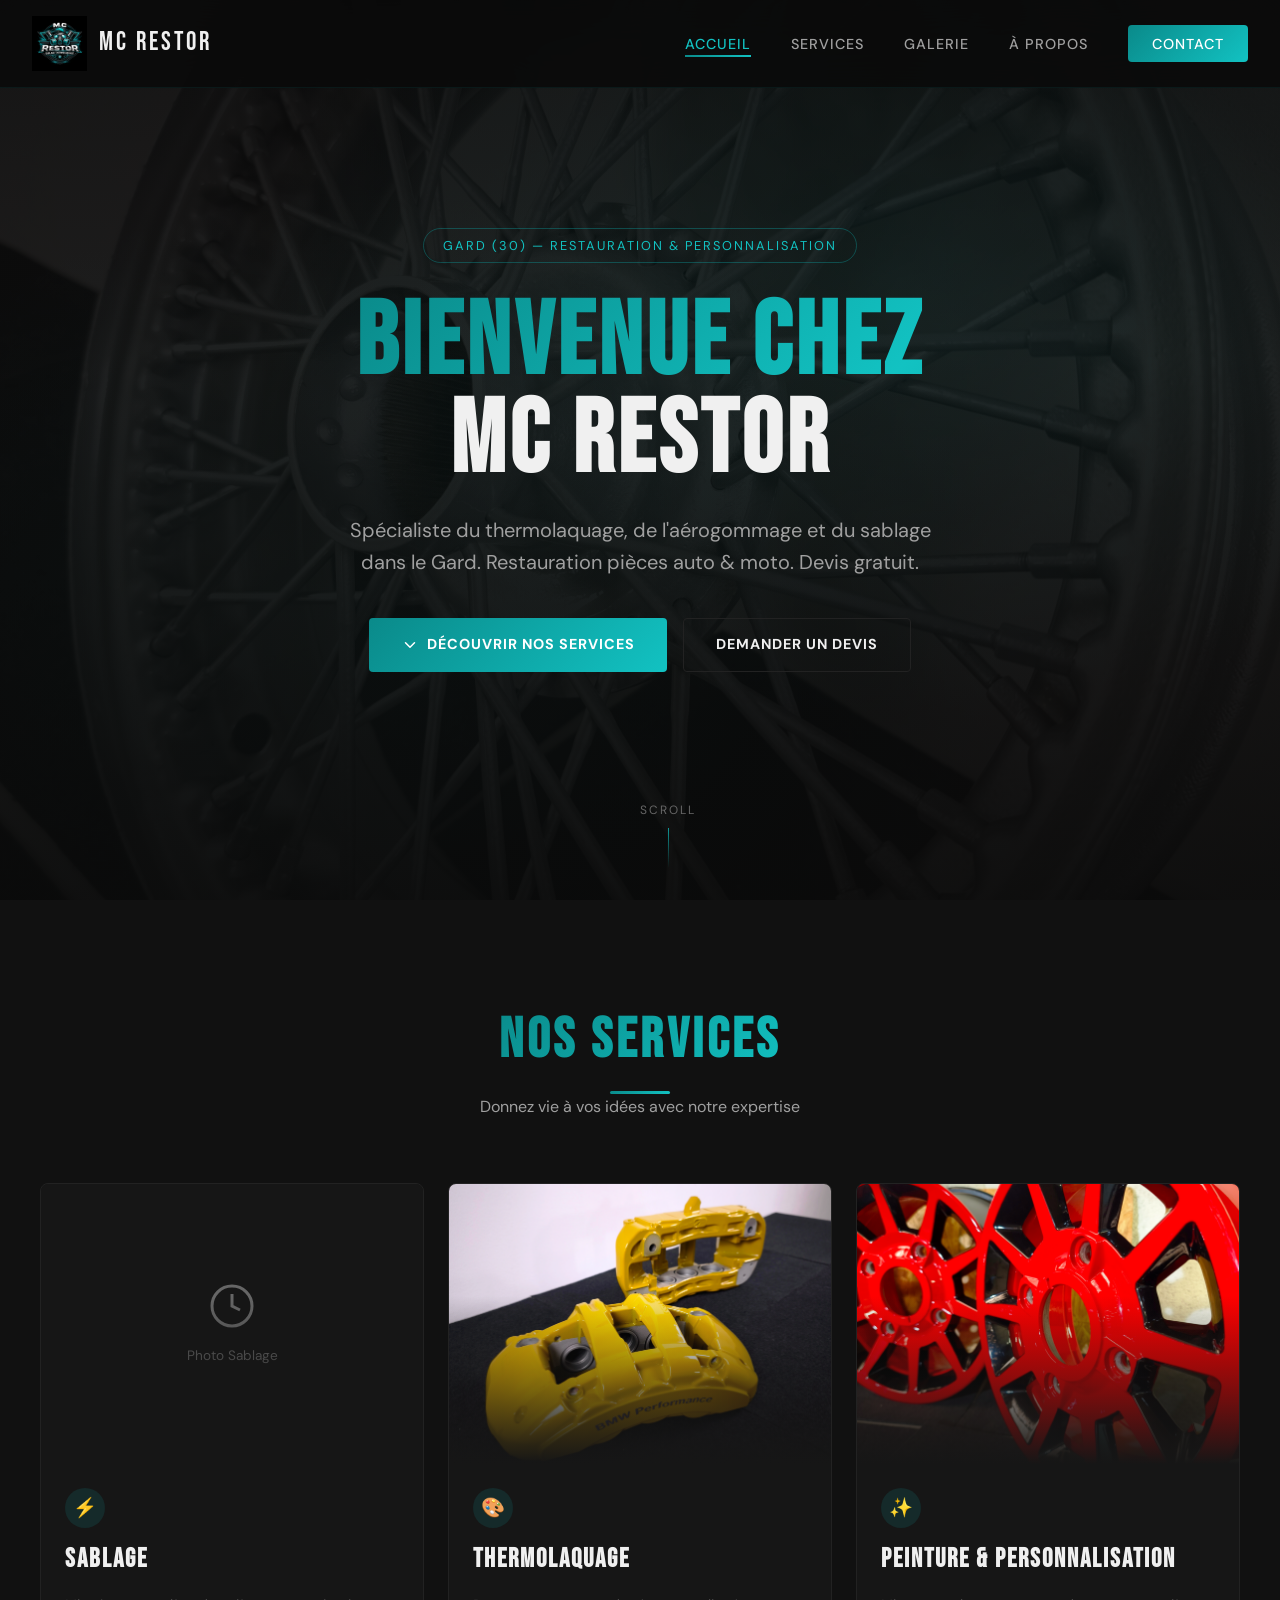
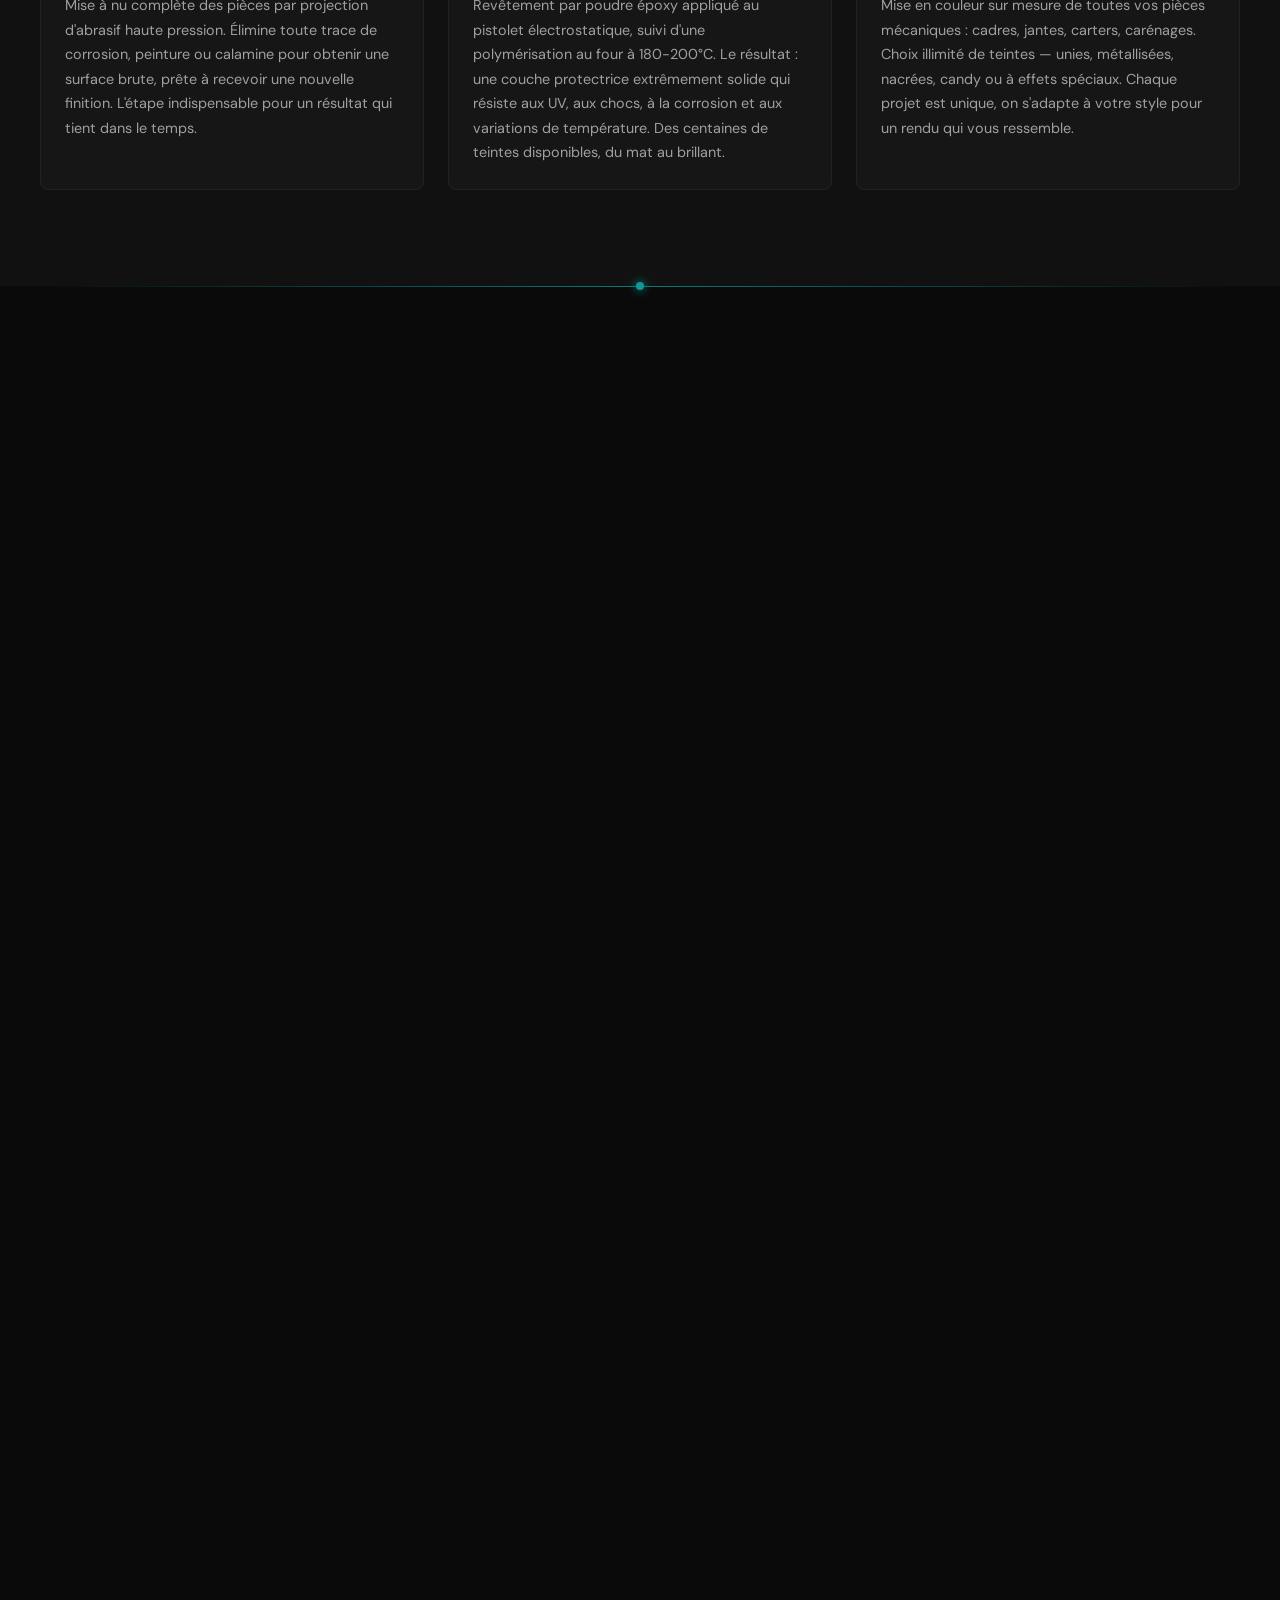
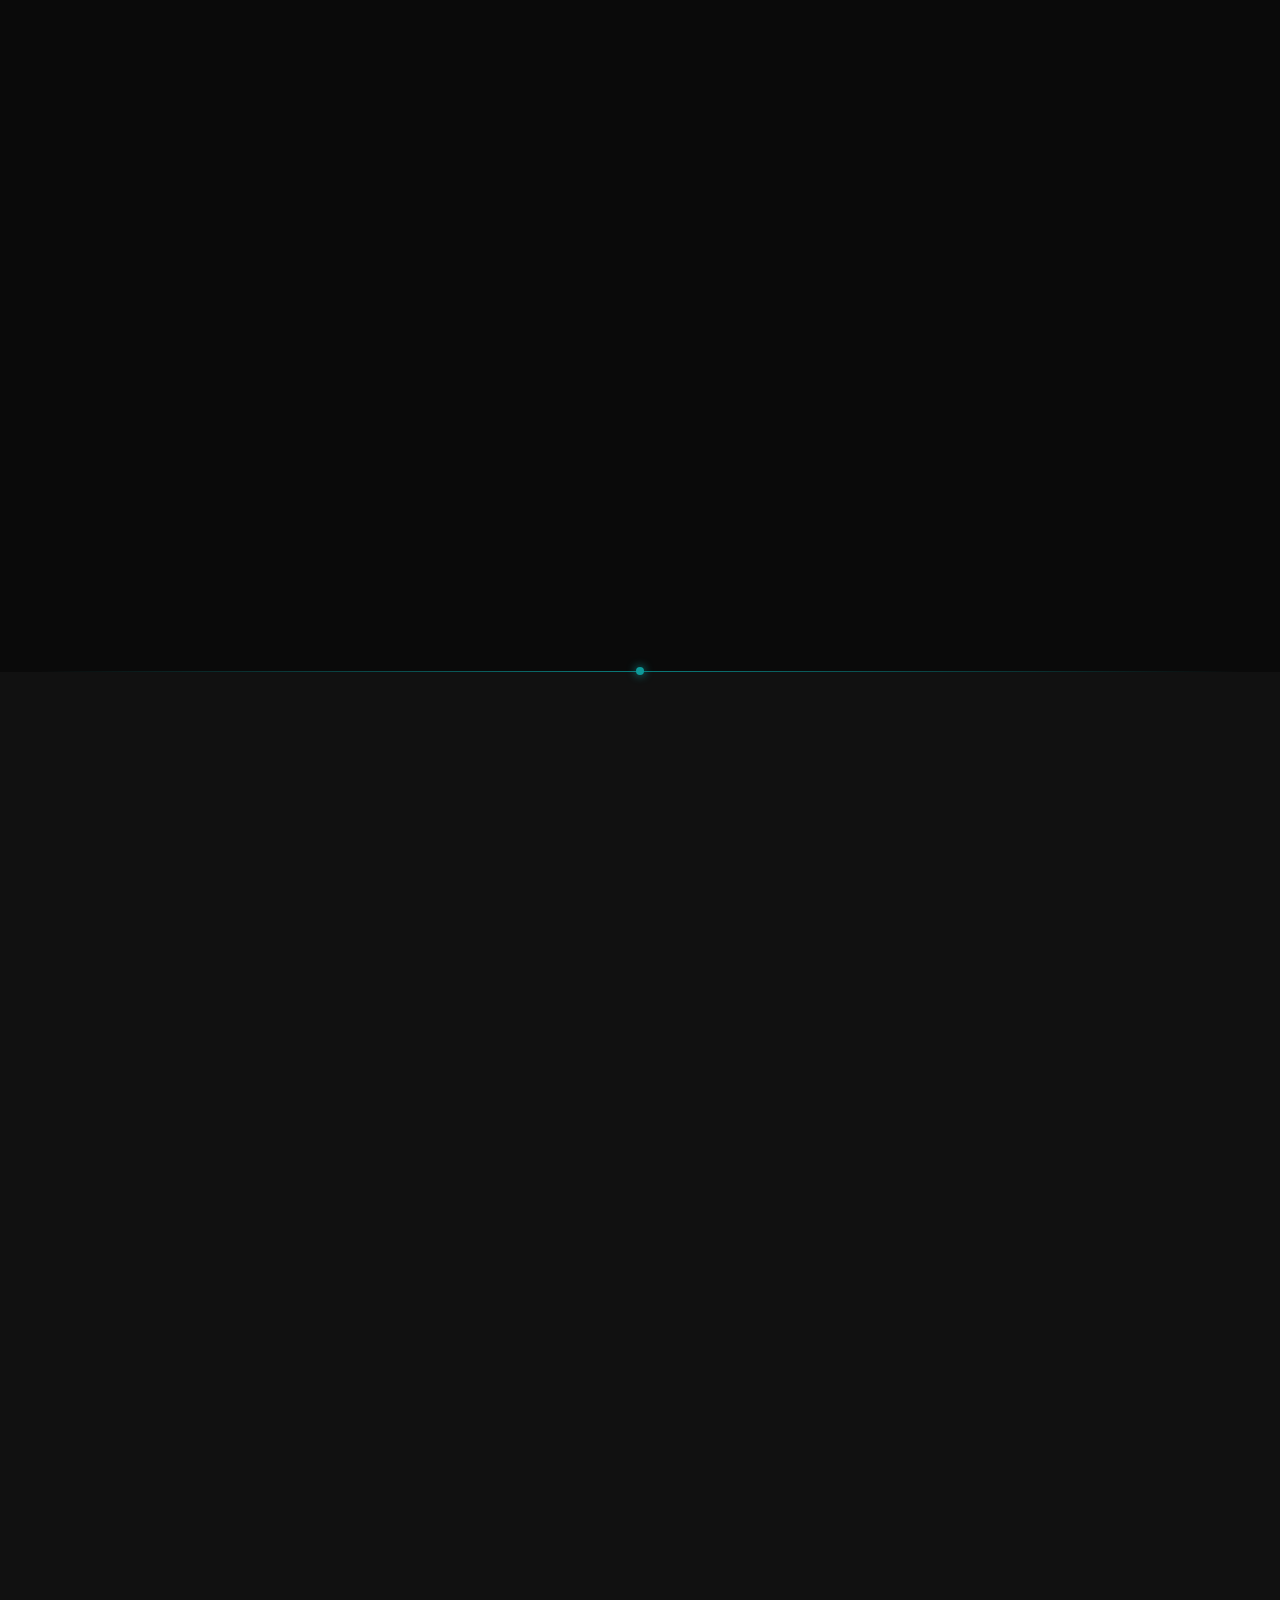
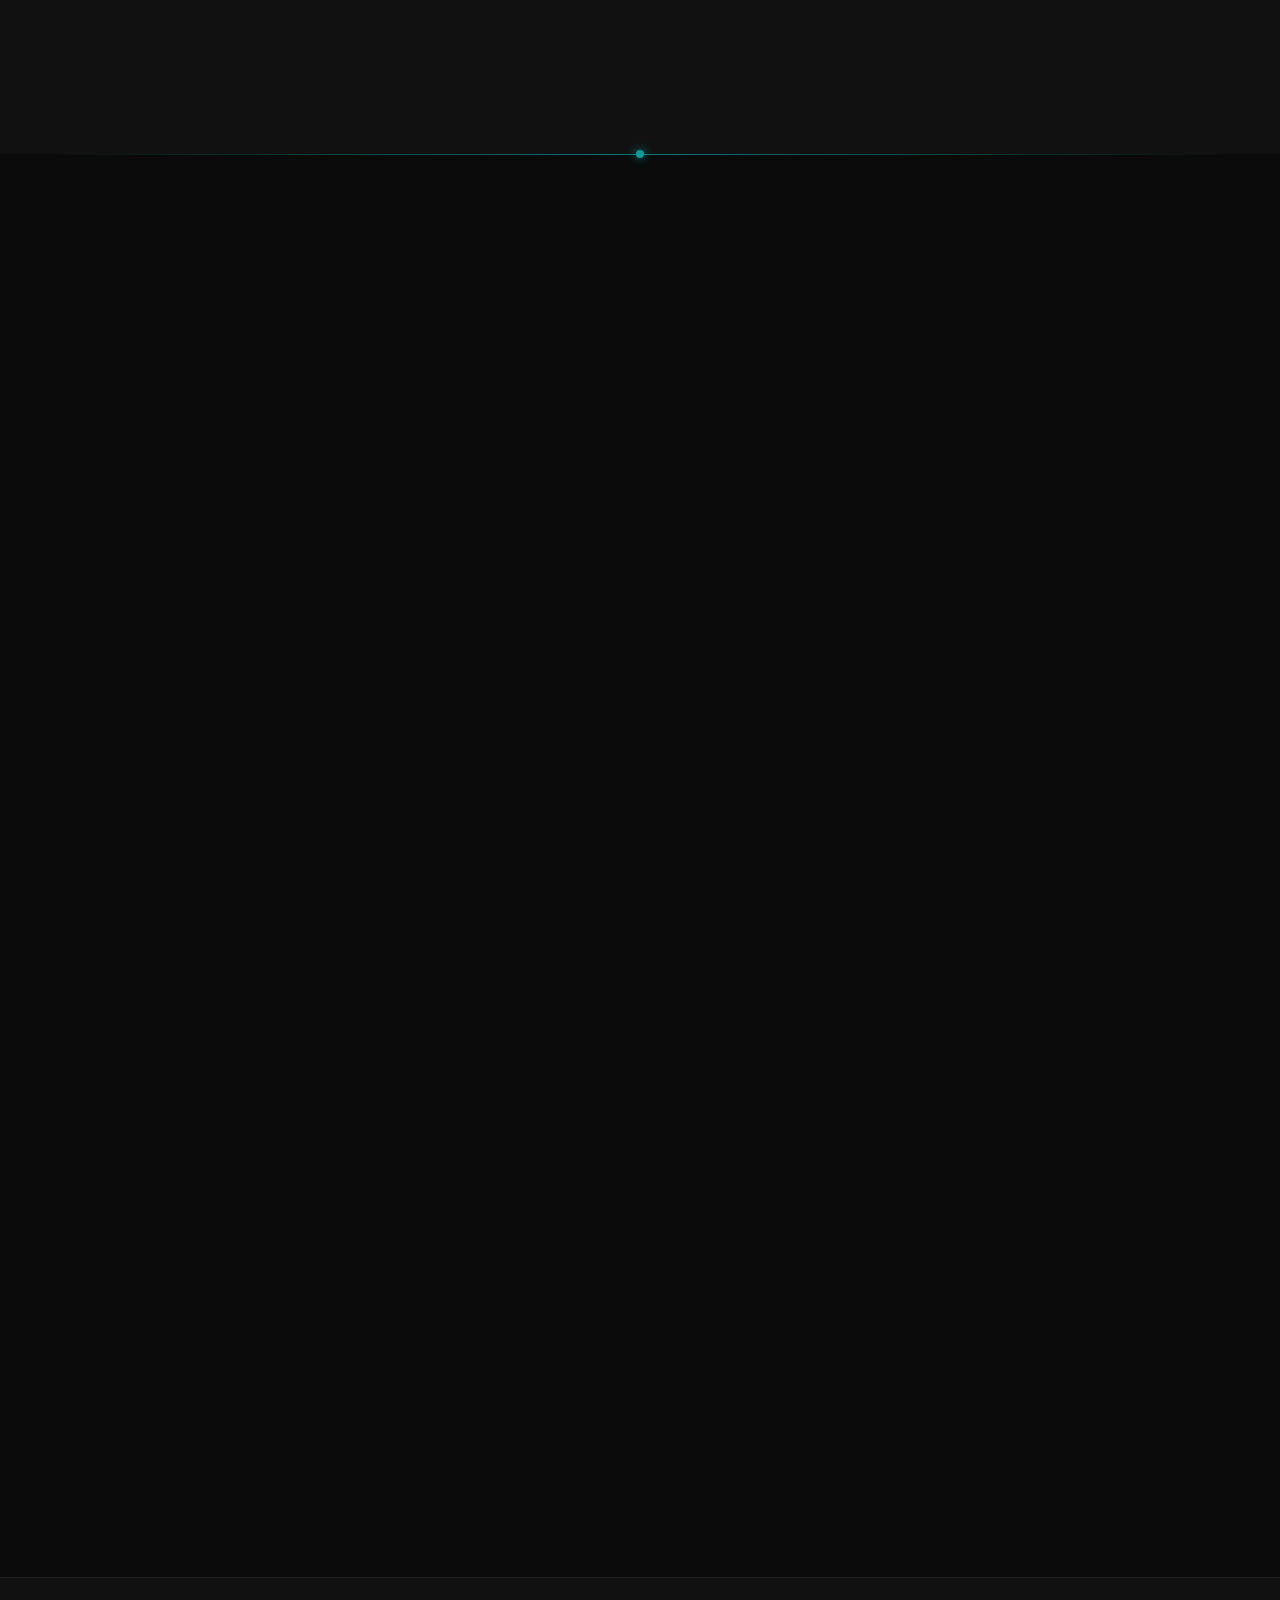
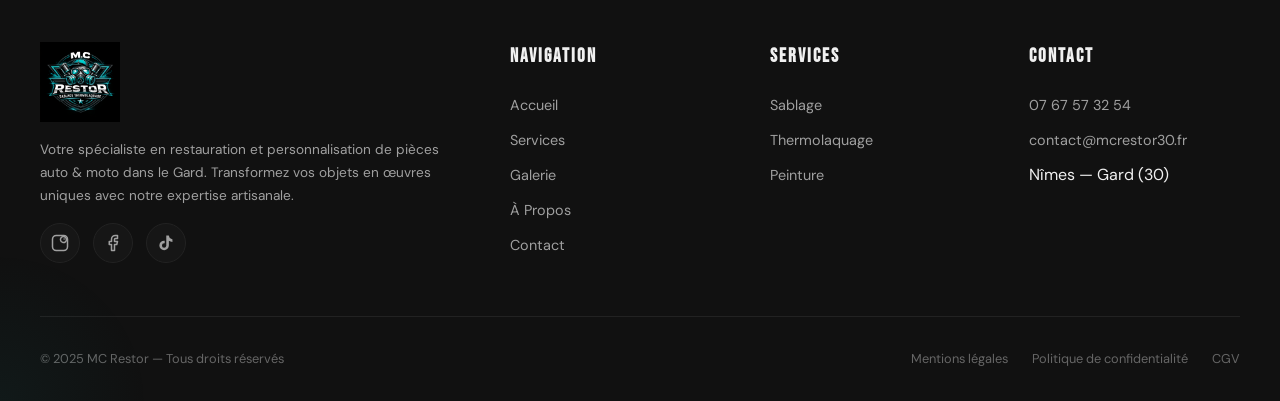
==== commit c73dc6f9: "Update index.html" ====
--- a/index.html
+++ b/index.html
@@ -1763,7 +1763,7 @@
                 <!-- Service 3 -->
                 <div class="service-card reveal reveal-delay-3">
                     <div class="service-card-img">
-                        <img src="img/service-thermolaquage.jpg" alt="Étriers BMW Performance thermolaqués jaune" loading="lazy" style="object-position: center 50%;">
+                        <img src="img/service-thermolaquage.jpg" alt="Étriers BMW Performance thermolaqués jaune" loading="lazy" style="object-position: center 60%;">
                     </div>
                     <div class="service-card-body">
                         <div class="service-icon">🎨</div>
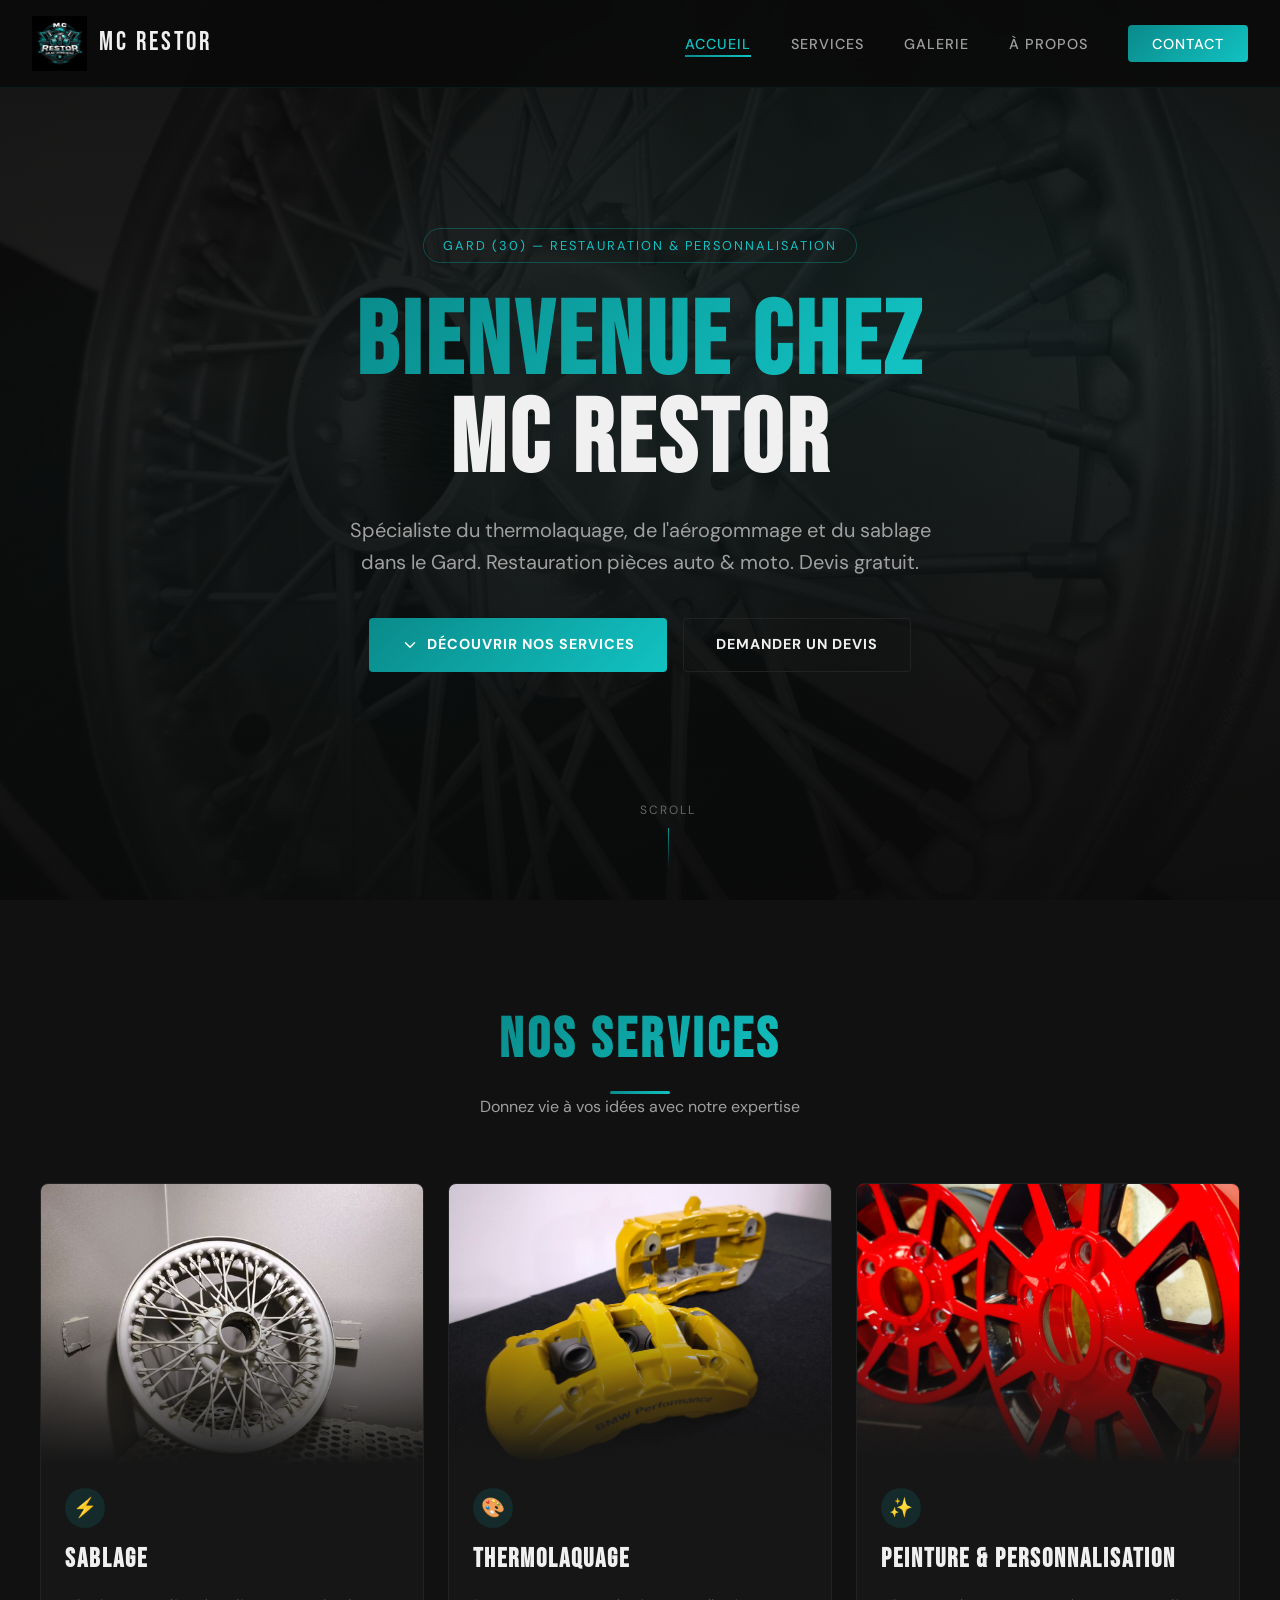
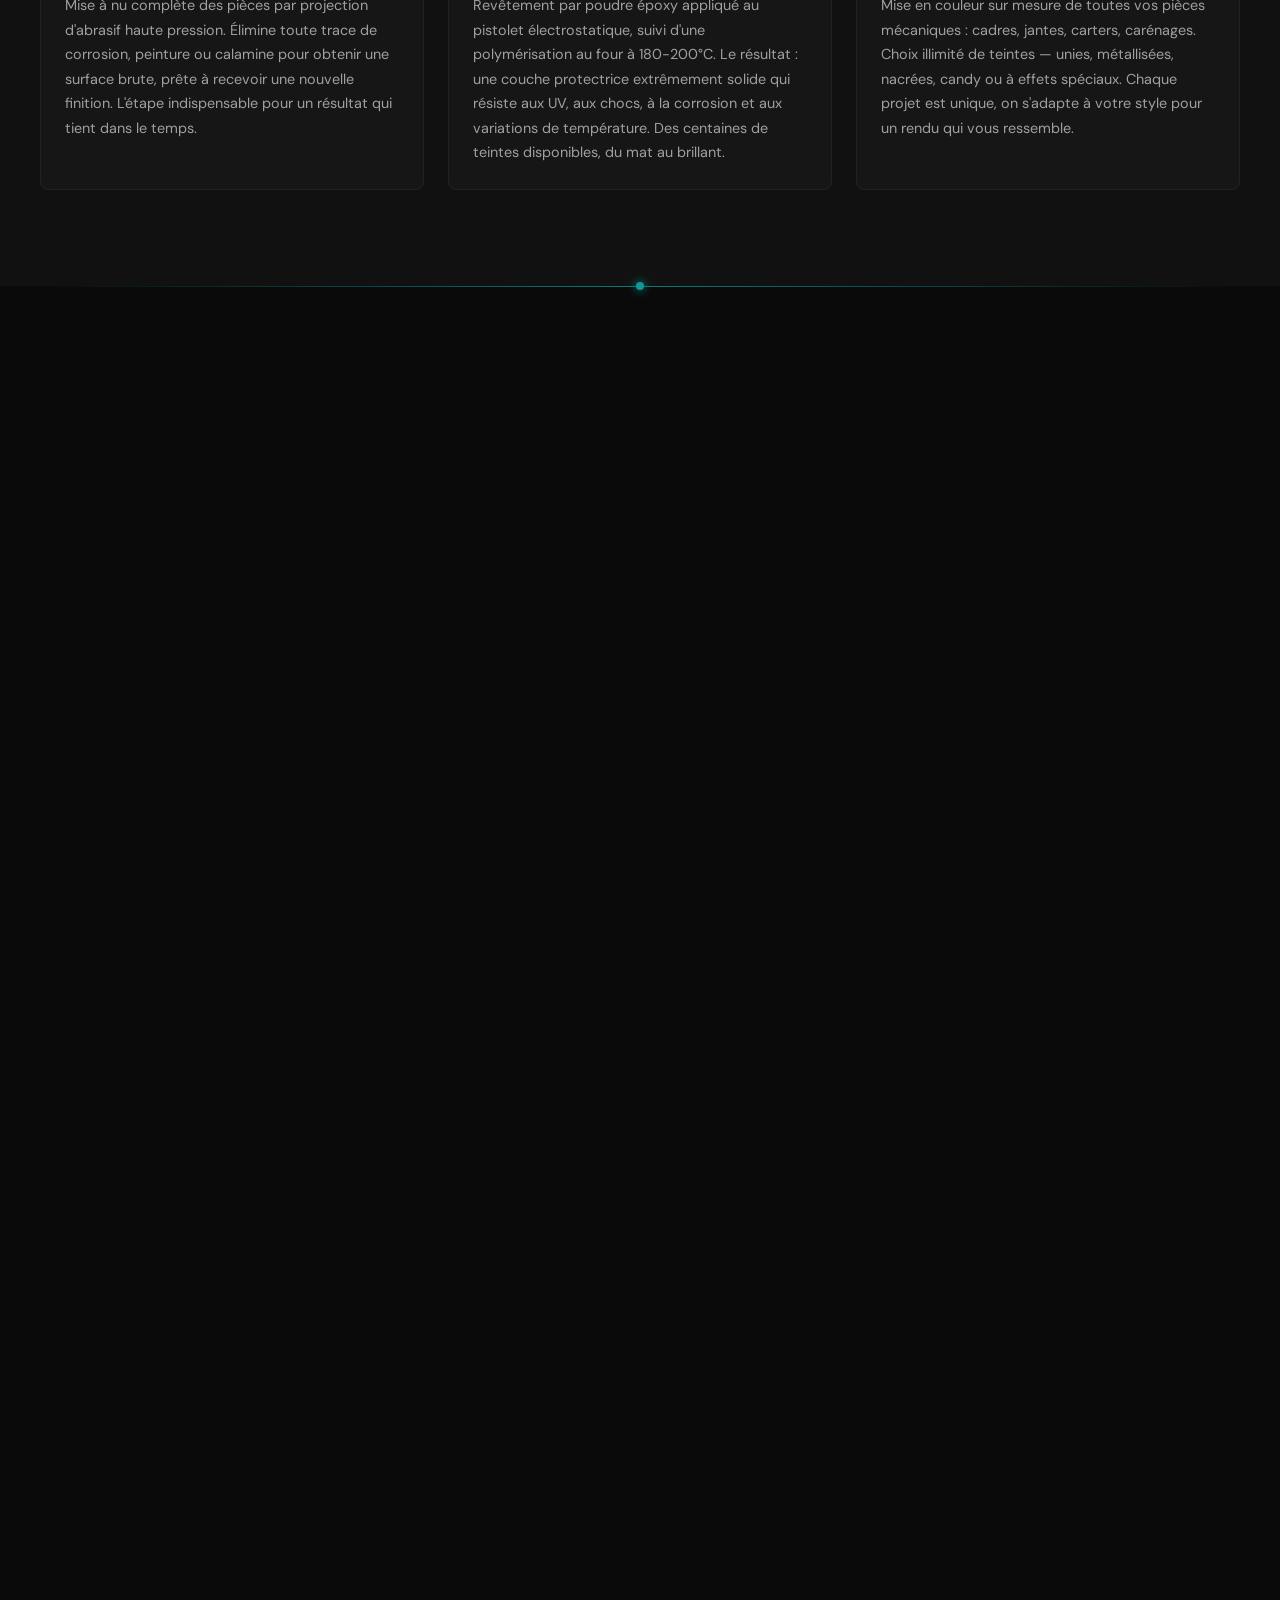
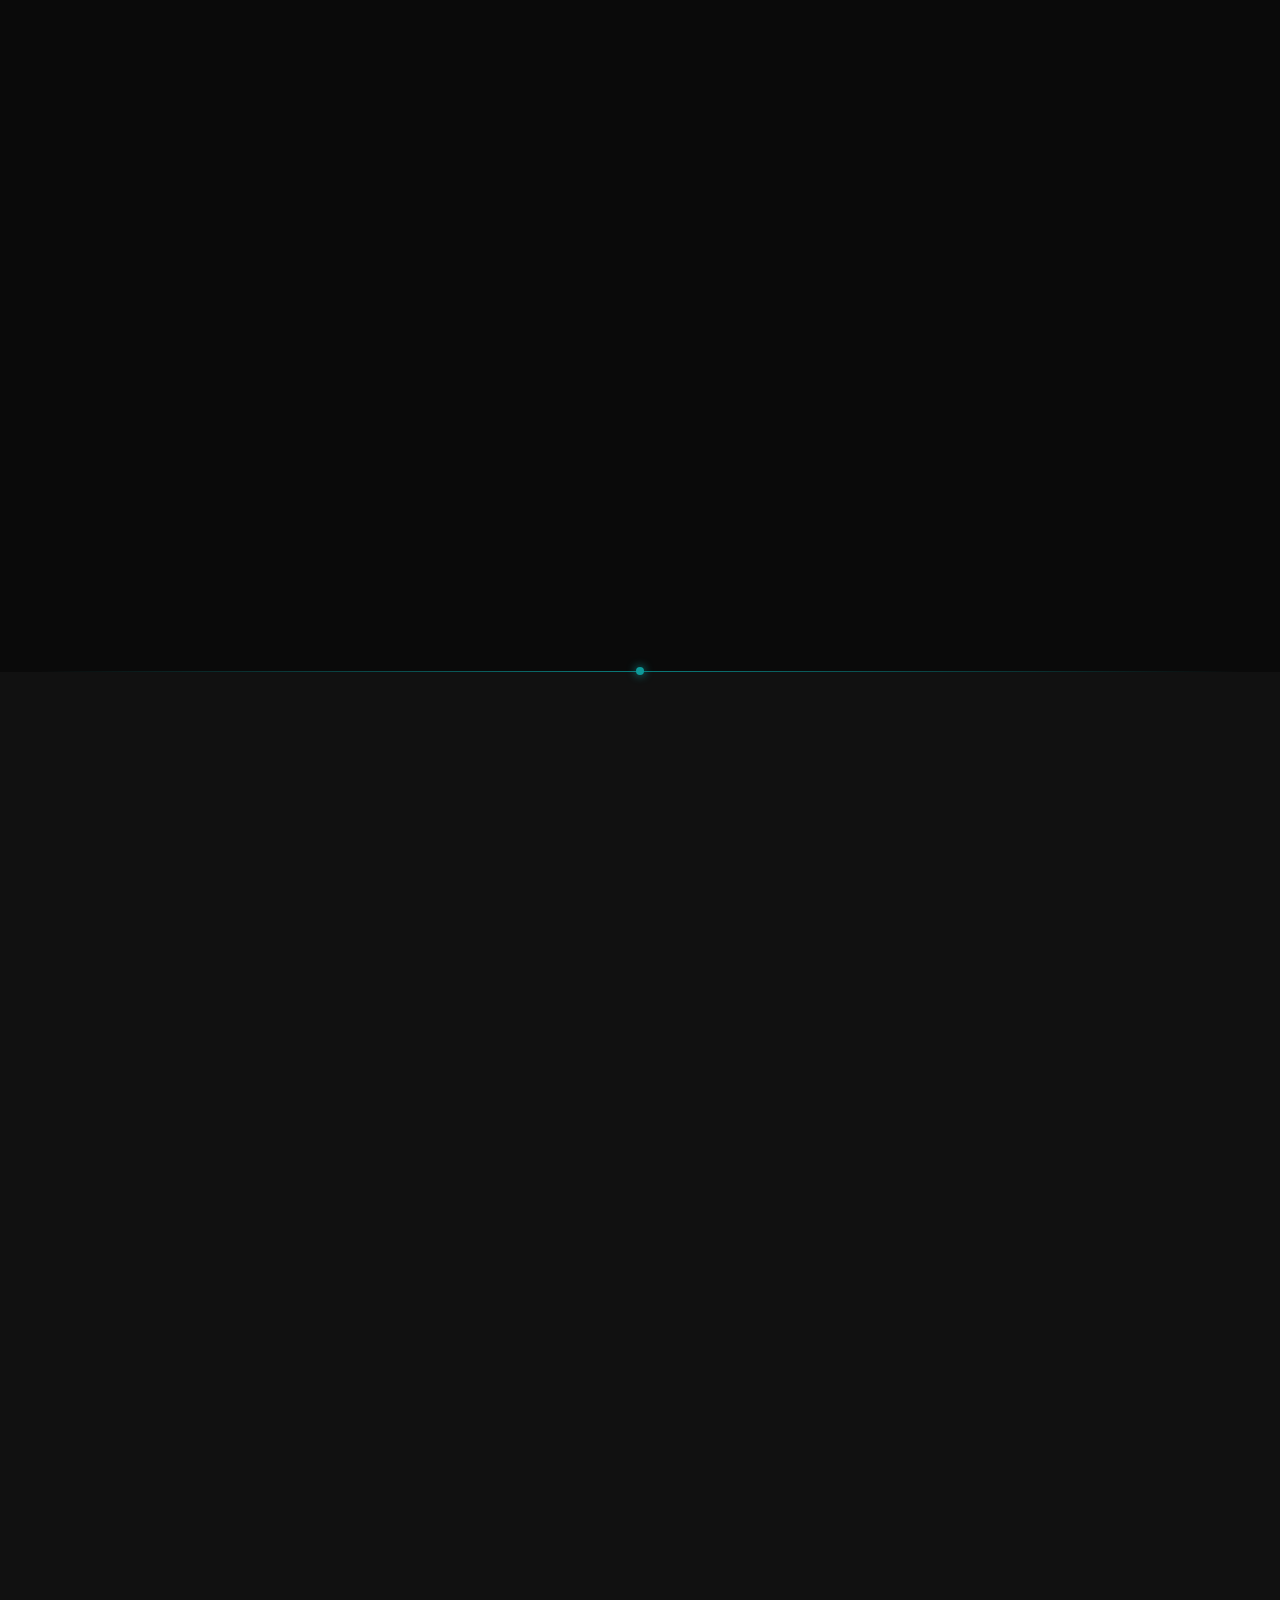
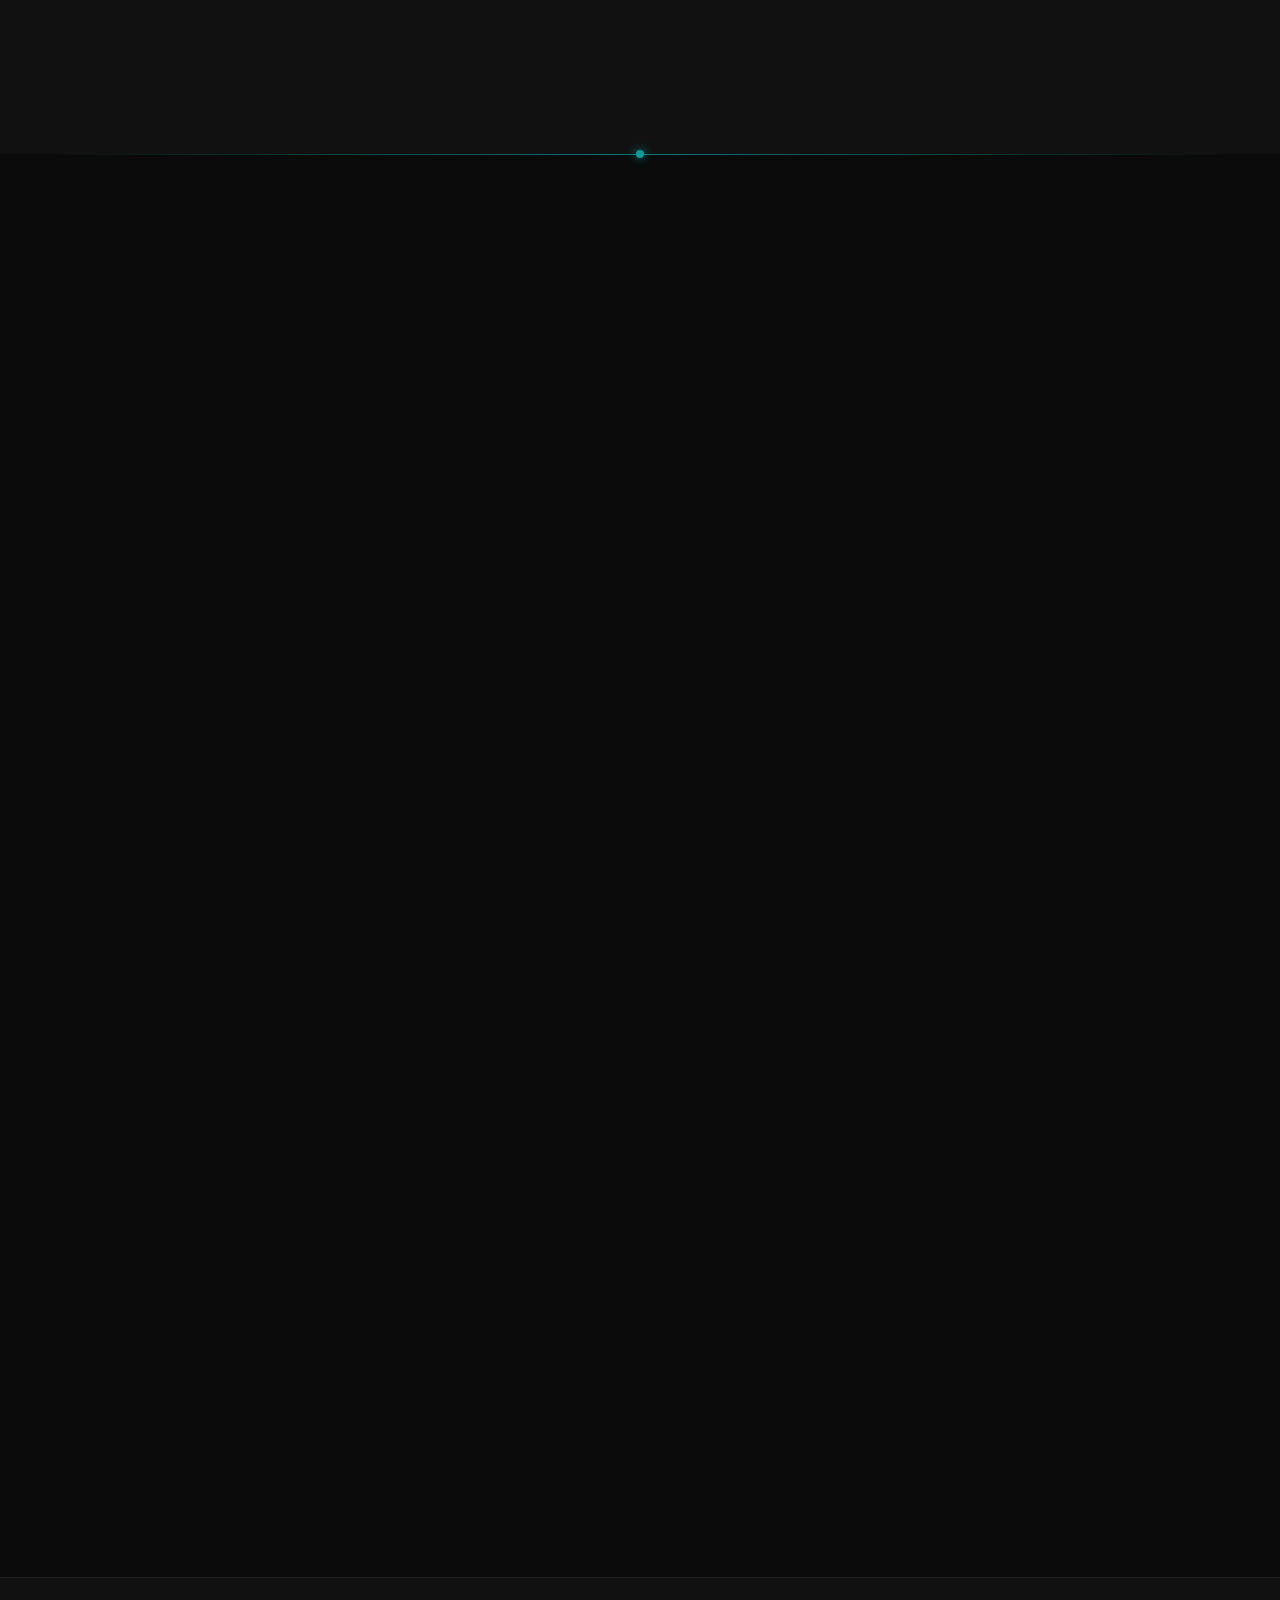
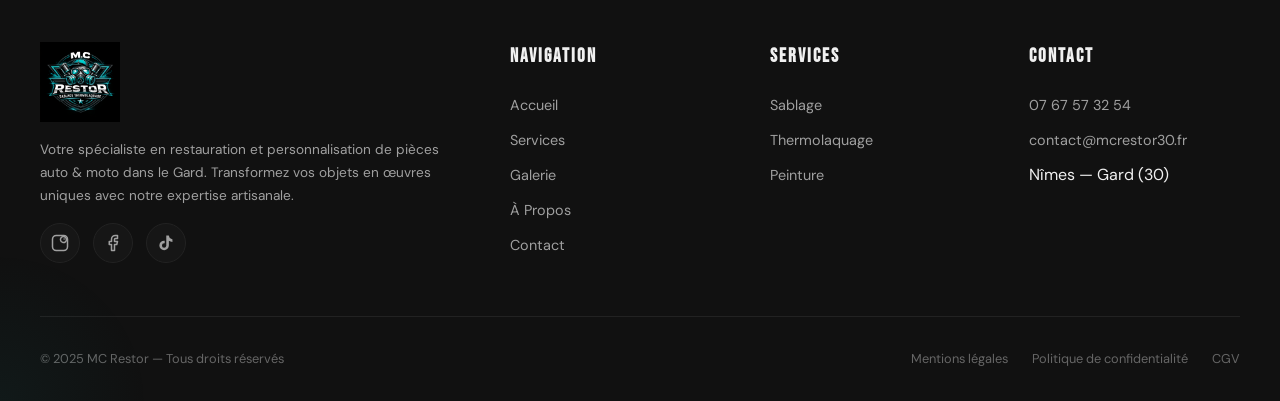
==== commit ae6cc56a: "v2" ====
--- a/index.html
+++ b/index.html
@@ -1747,12 +1747,7 @@
                 <!-- Service 2 -->
                 <div class="service-card reveal reveal-delay-2">
                     <div class="service-card-img">
-                        <div class="gallery-placeholder">
-                            <div>
-                                <svg viewBox="0 0 24 24" fill="none" stroke="currentColor" stroke-width="1.5"><circle cx="12" cy="12" r="10"/><path d="M12 6v6l4 2"/></svg>
-                                <p>Photo Sablage</p>
-                            </div>
-                        </div>
+                        <img src="img/service-sablage.jpg" alt="Jante à rayons dans cabine de sablage" loading="lazy" style="object-position: center 35%;">
                     </div>
                     <div class="service-card-body">
                         <div class="service-icon">⚡</div>
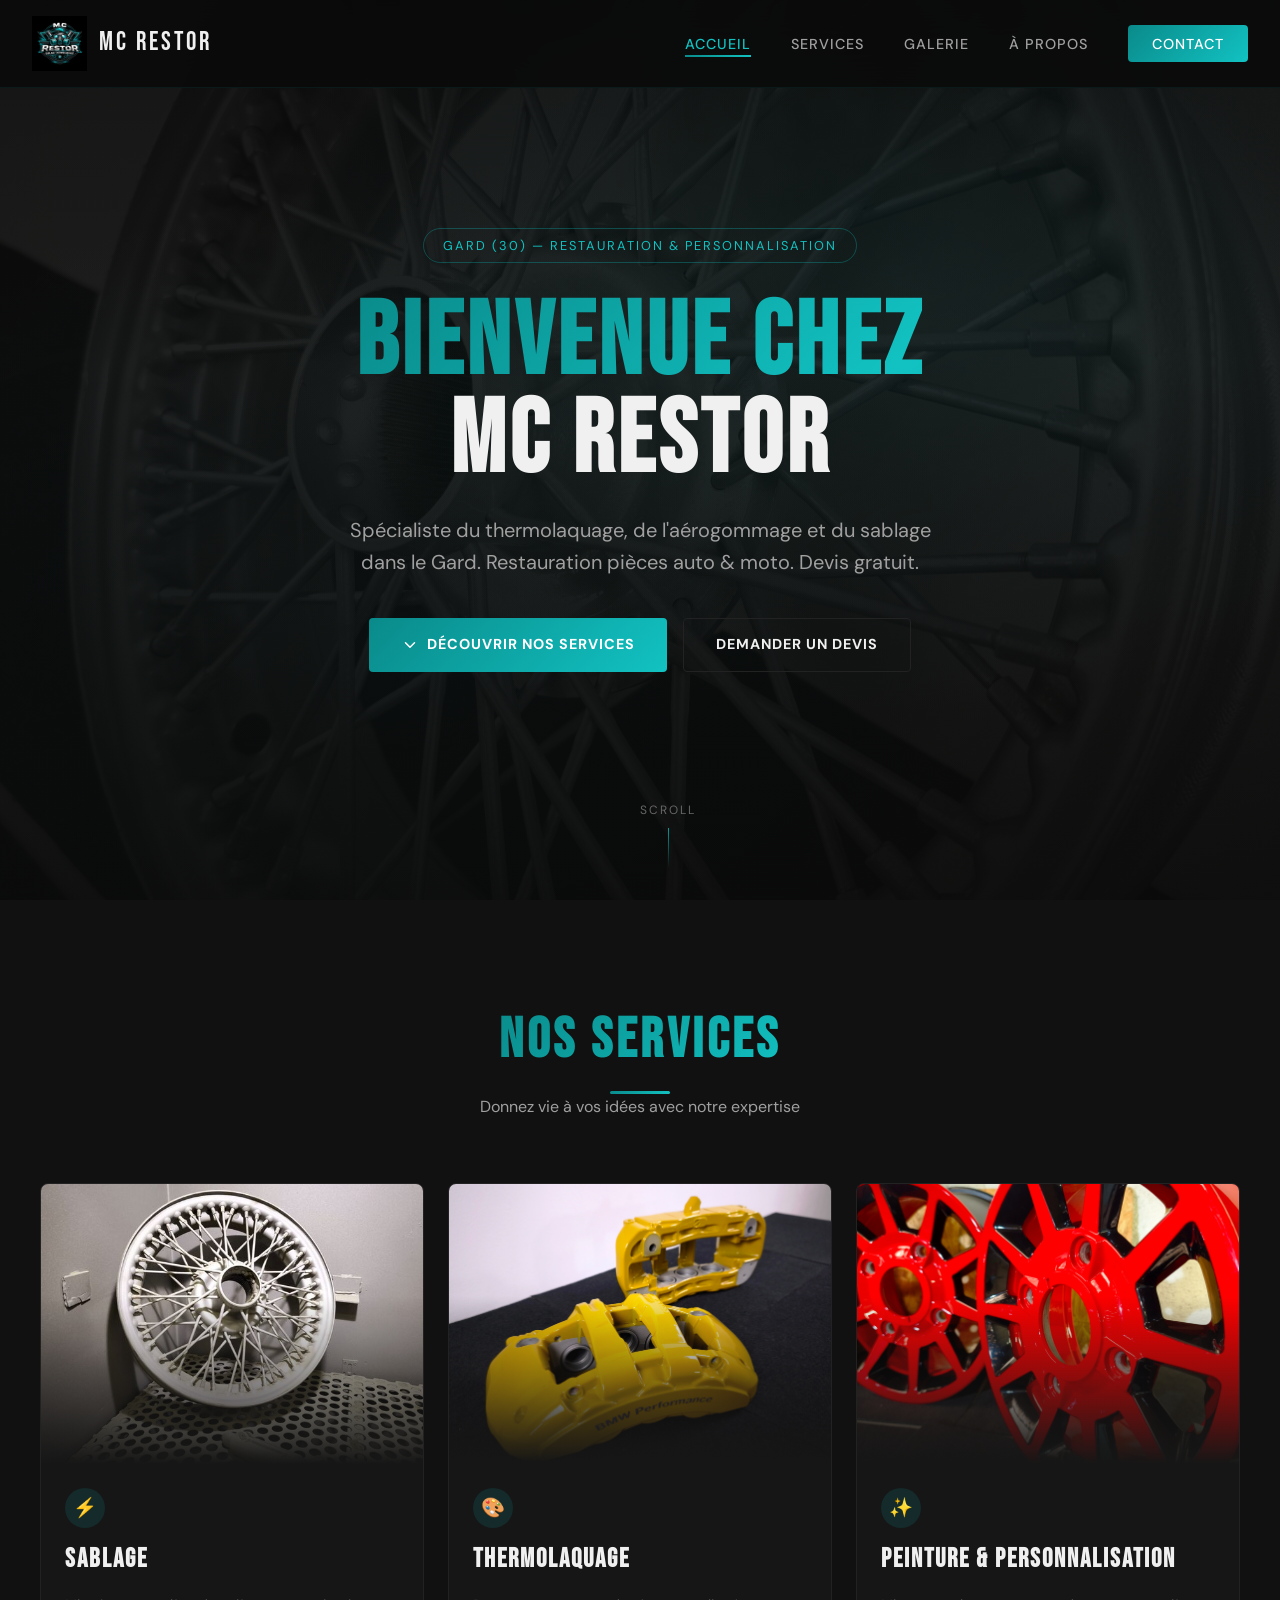
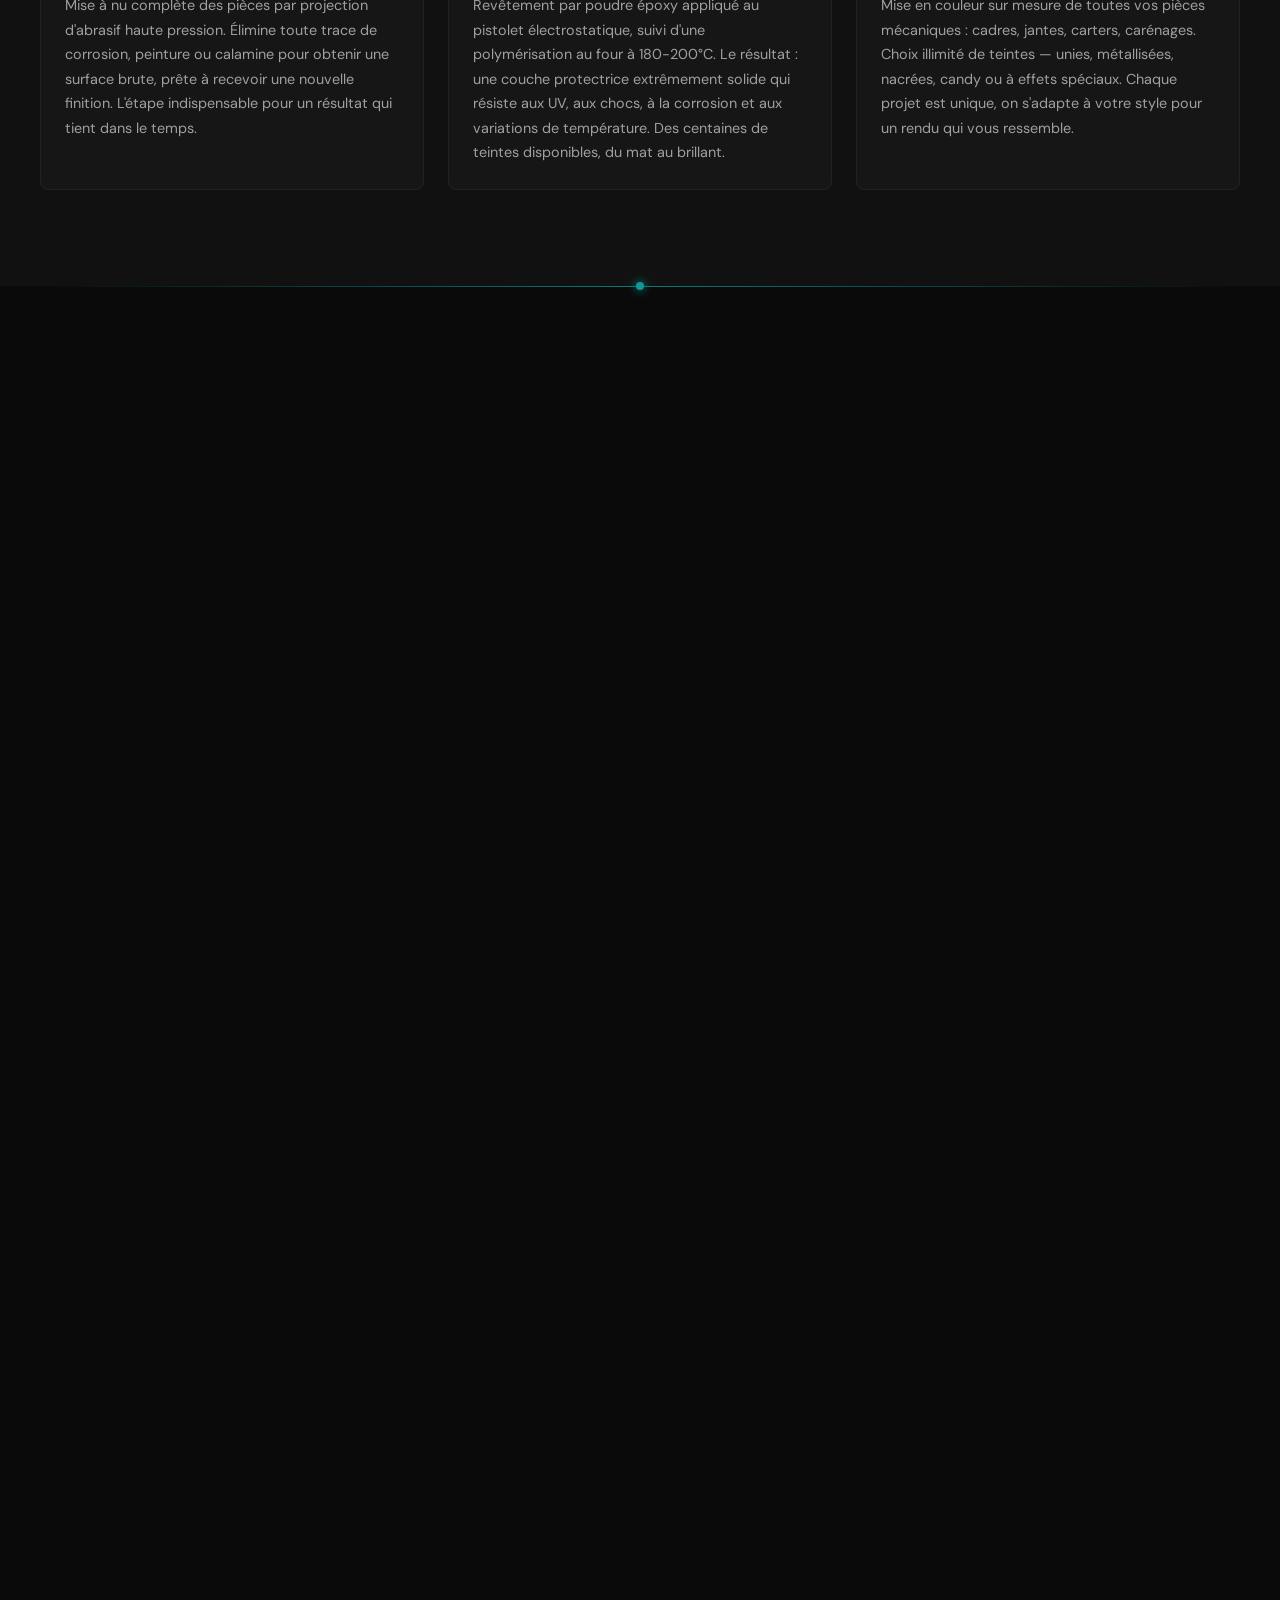
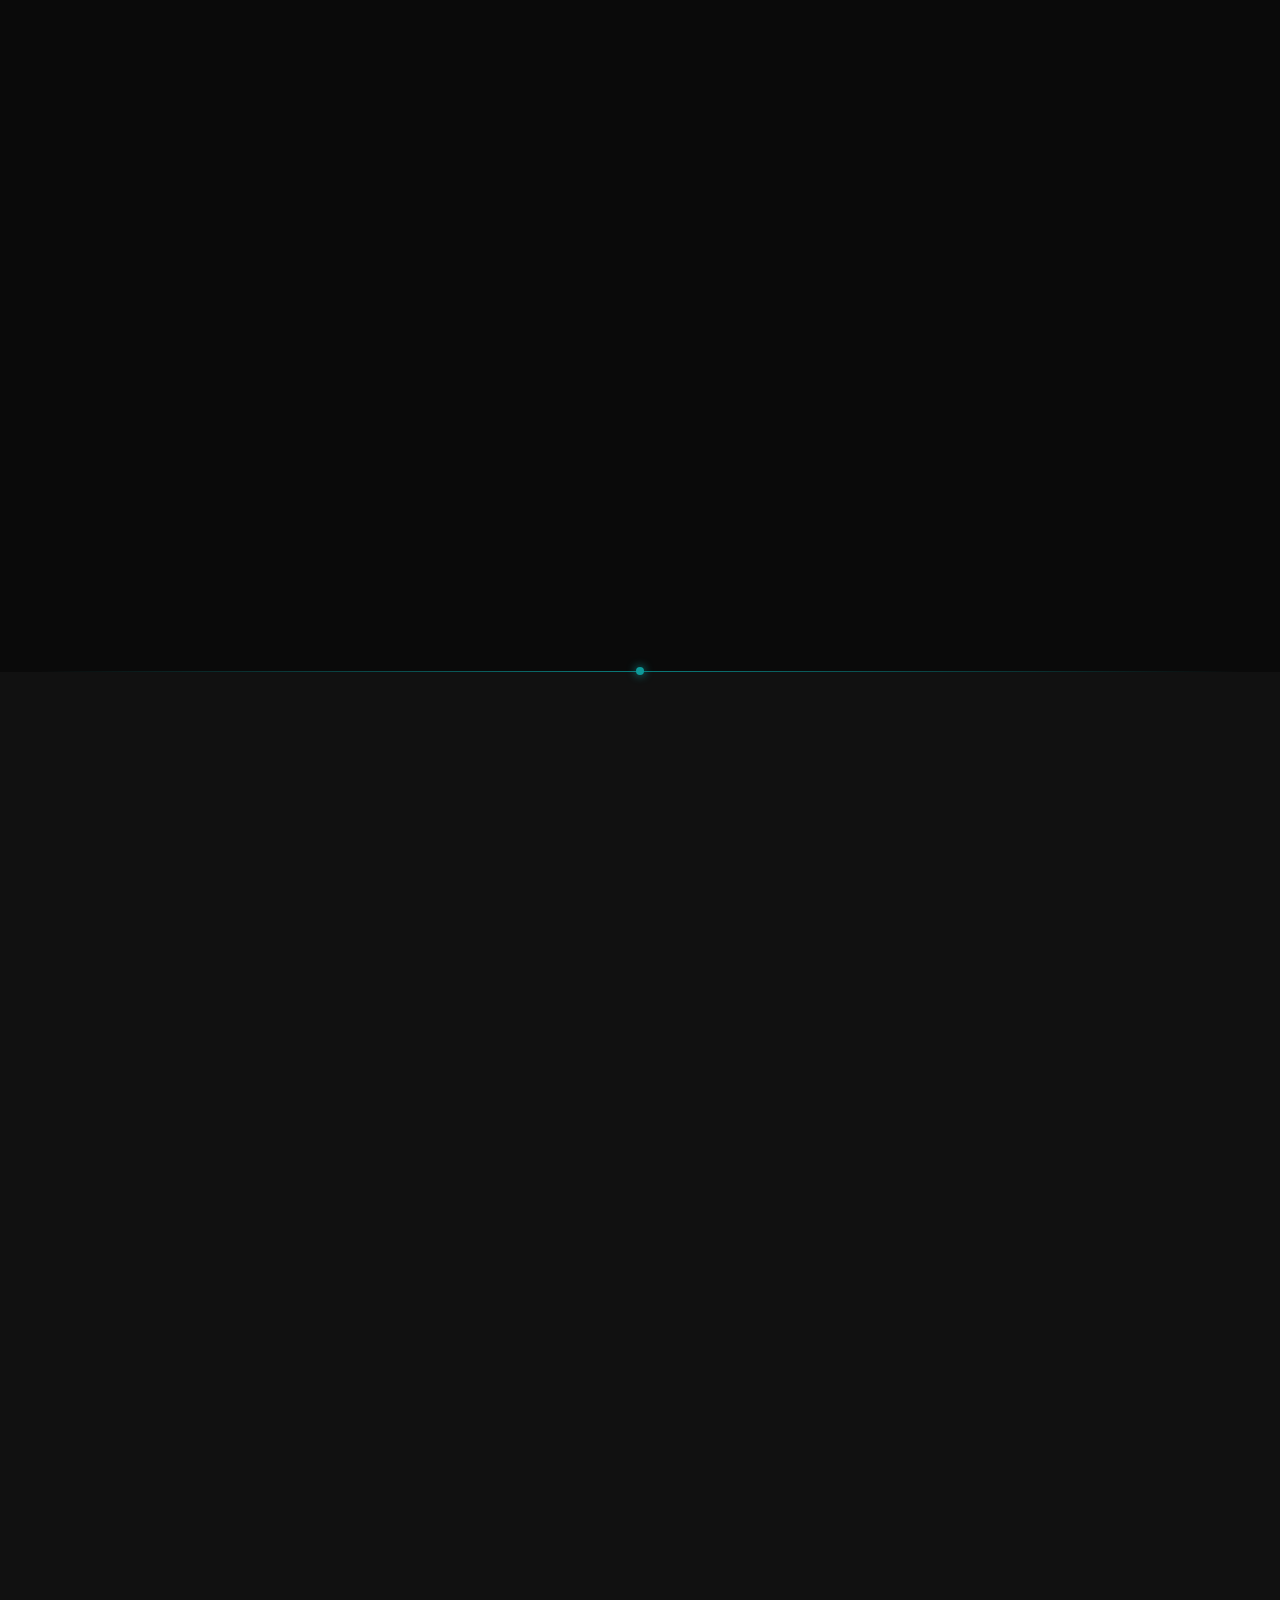
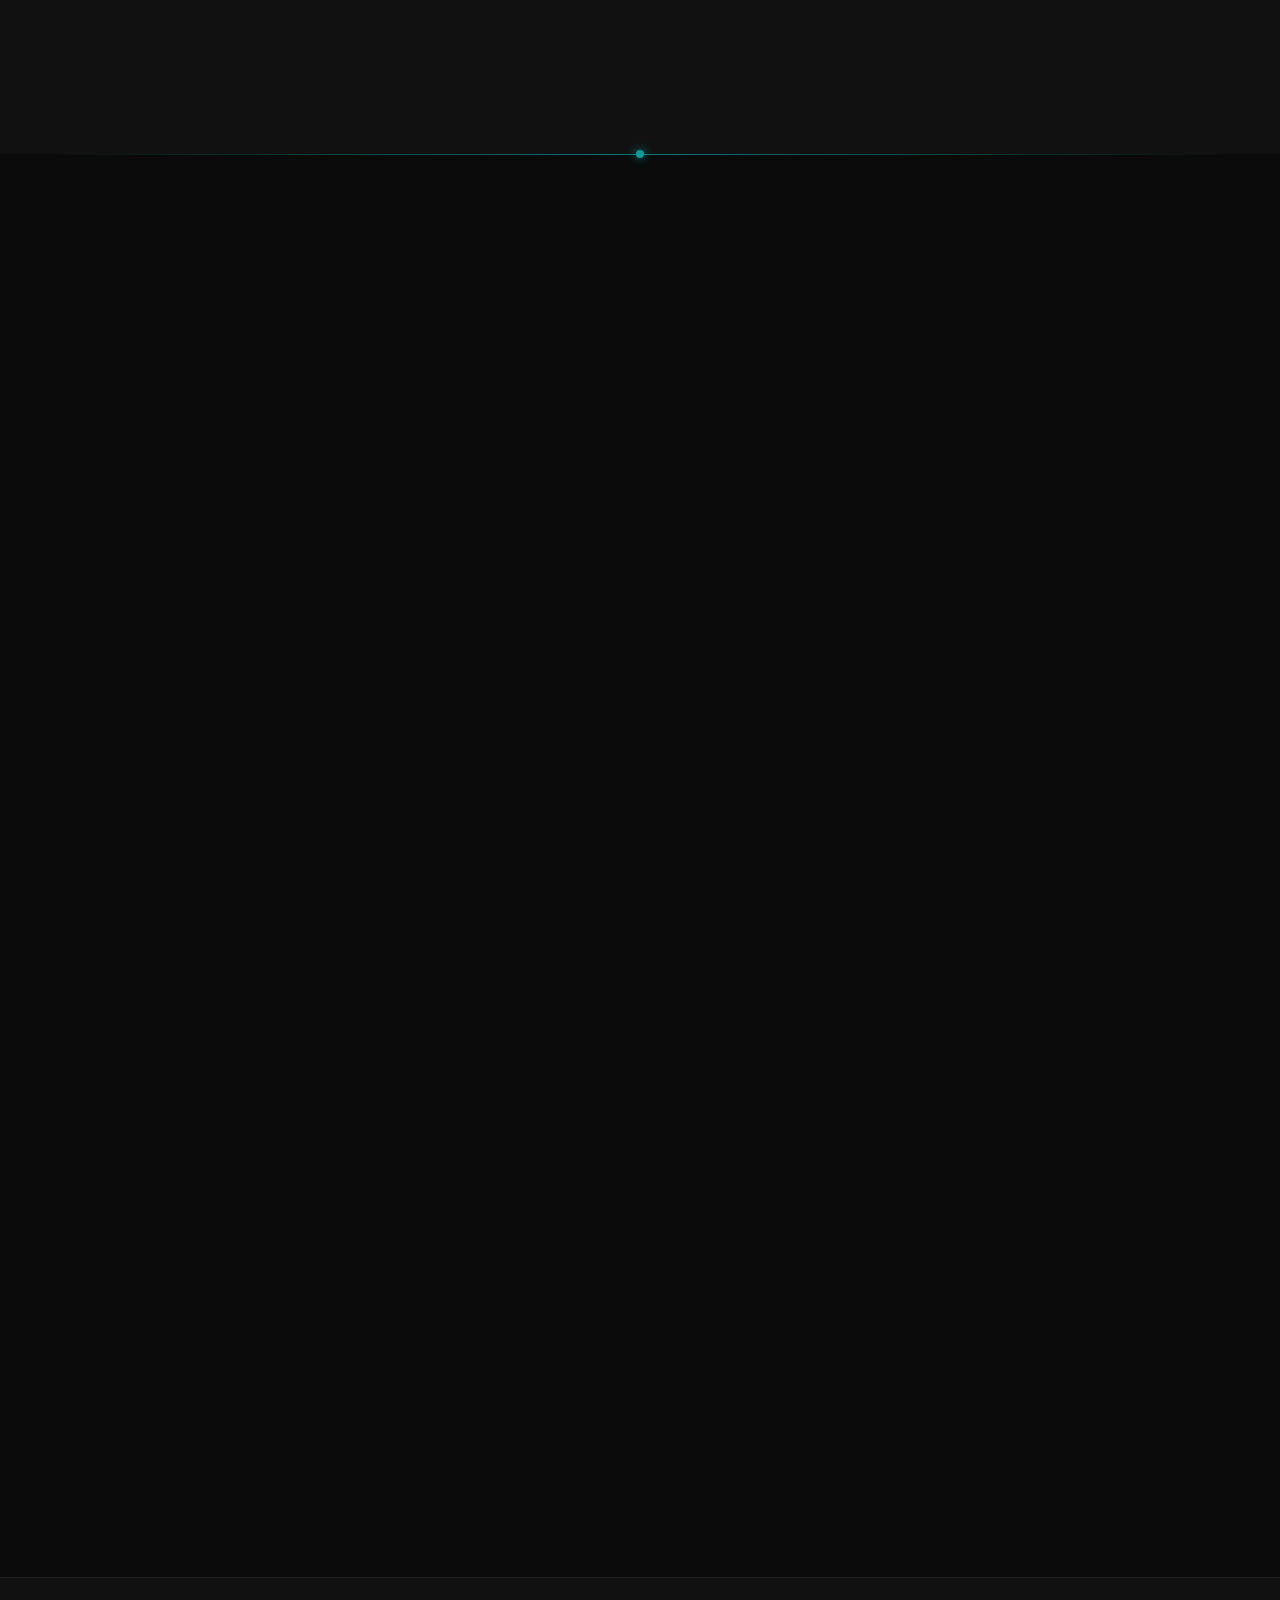
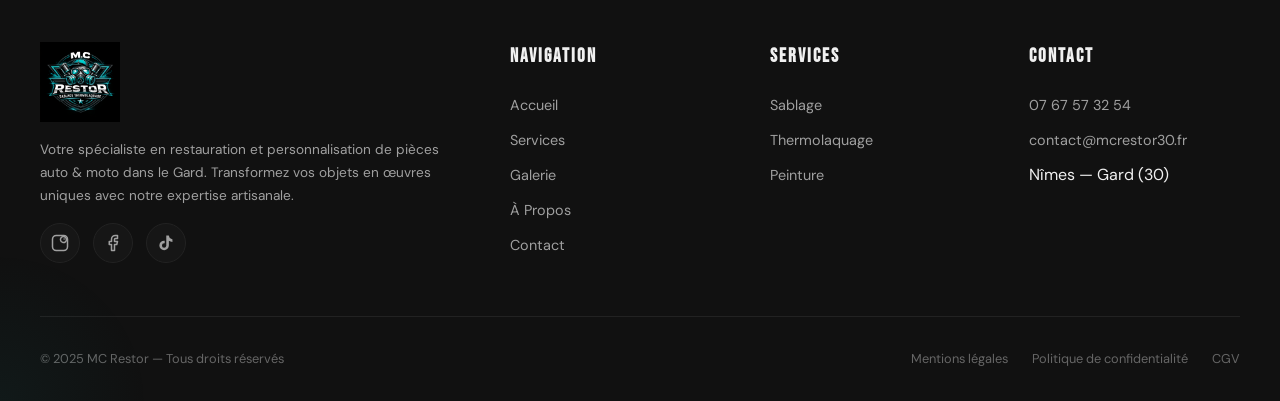
==== commit 3dd02ac6: "Update index.html" ====
--- a/index.html
+++ b/index.html
@@ -1747,7 +1747,7 @@
                 <!-- Service 2 -->
                 <div class="service-card reveal reveal-delay-2">
                     <div class="service-card-img">
-                        <img src="img/service-sablage.jpg" alt="Jante à rayons dans cabine de sablage" loading="lazy" style="object-position: center 35%;">
+                        <img src="img/service-sablage.jpg" alt="Jante à rayons dans cabine de sablage" loading="lazy" style="object-position: center 55%;">
                     </div>
                     <div class="service-card-body">
                         <div class="service-icon">⚡</div>
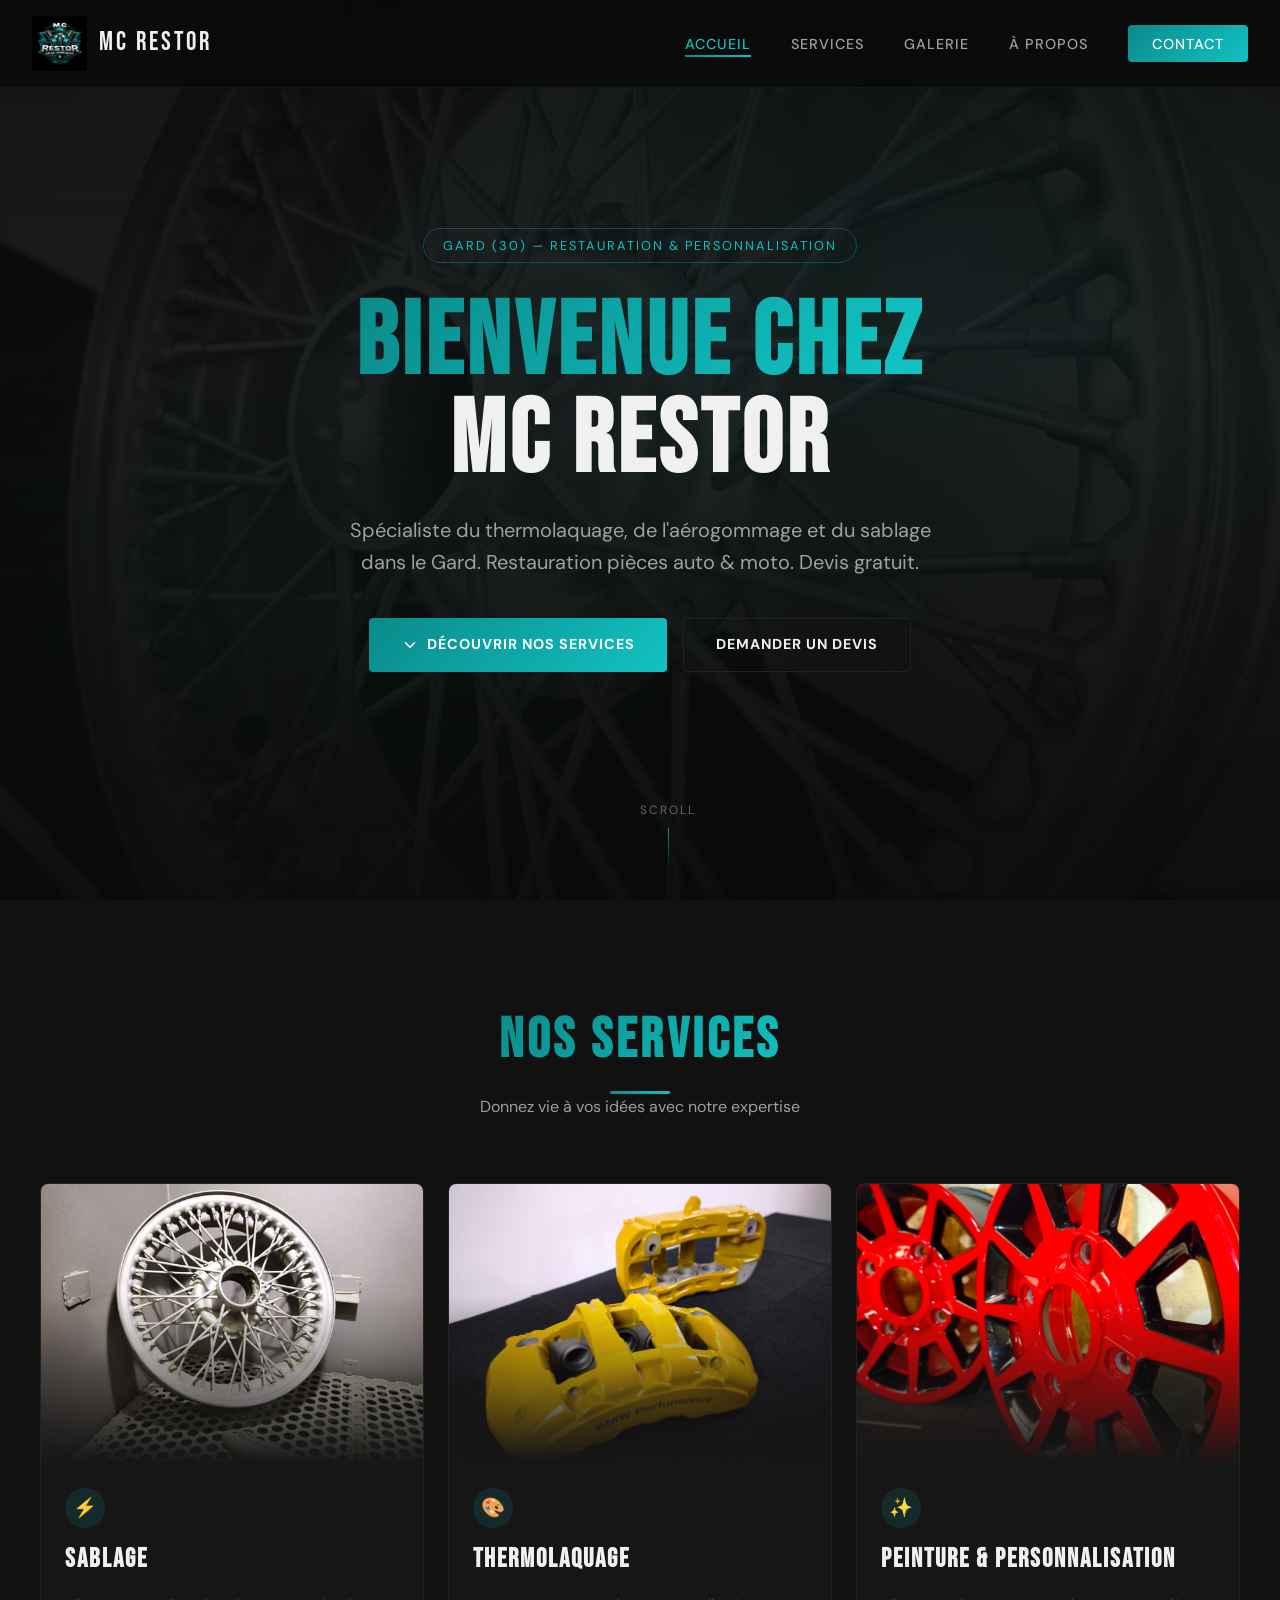
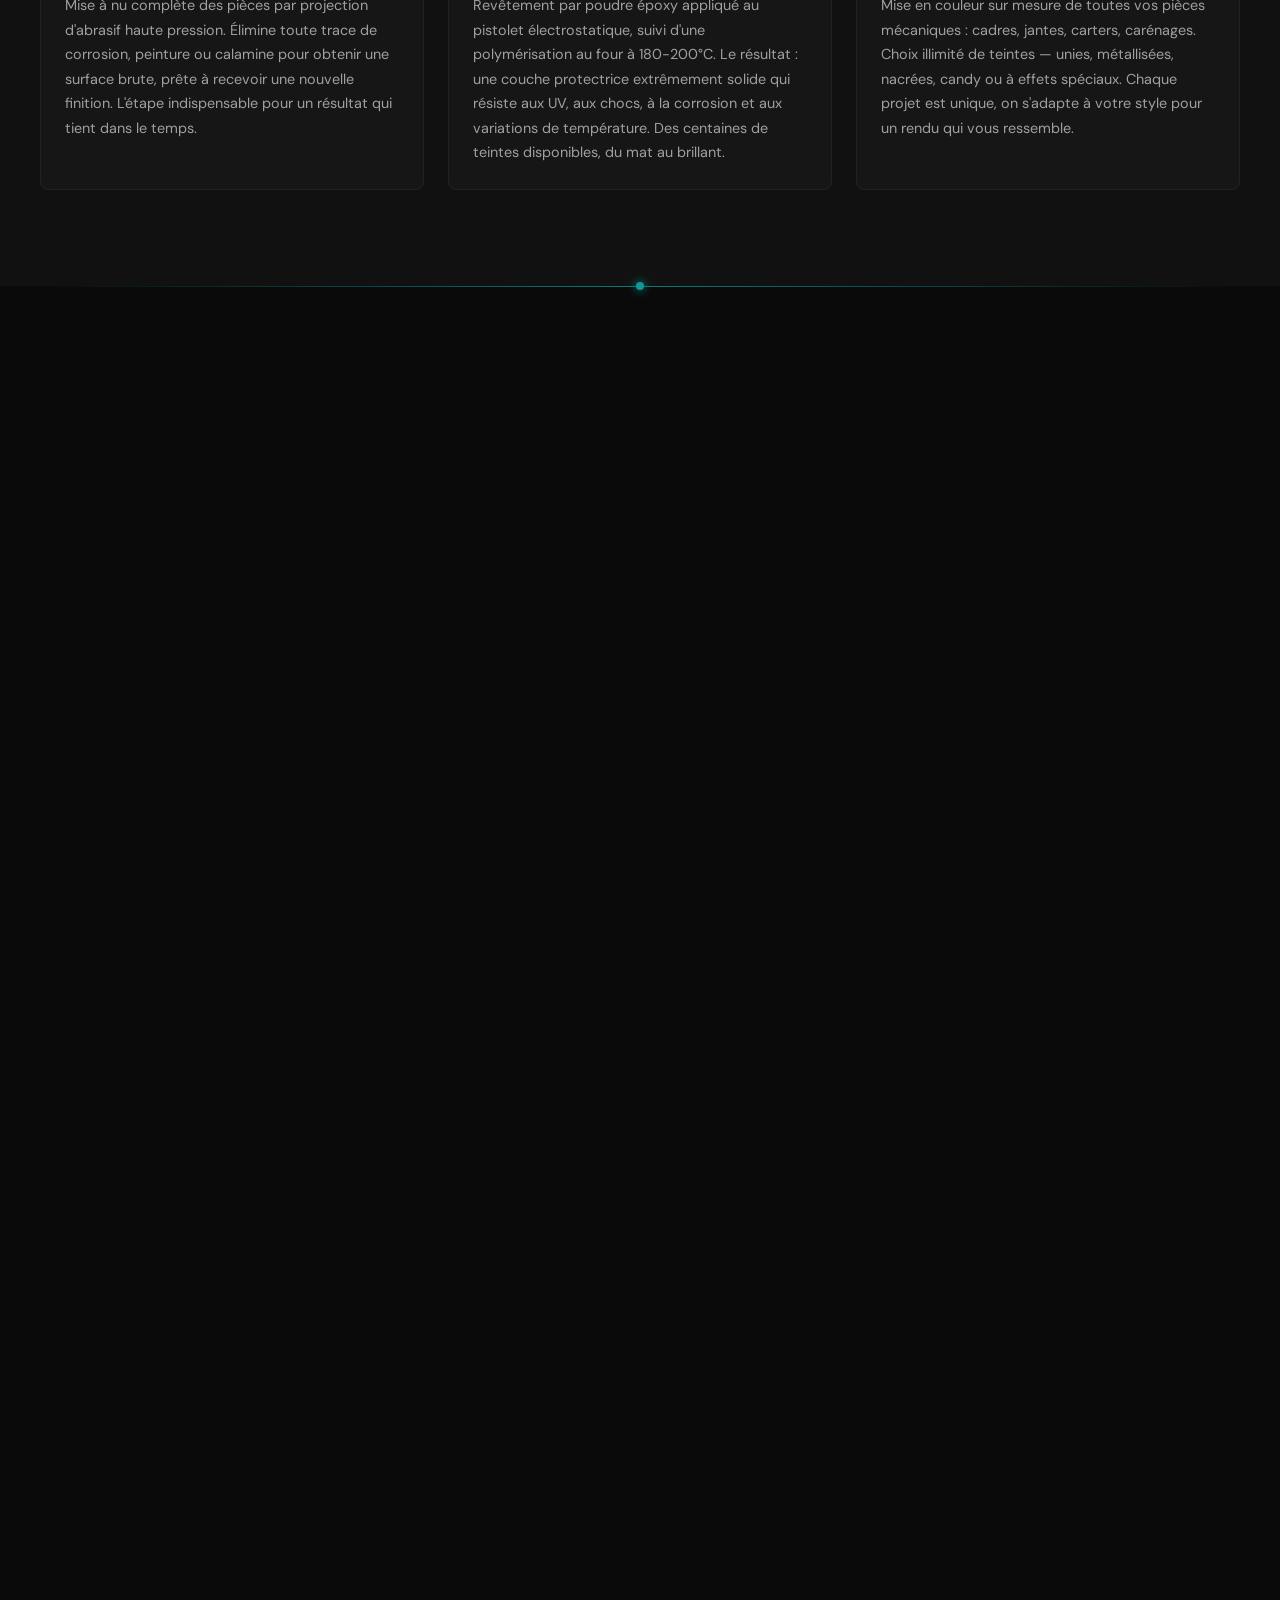
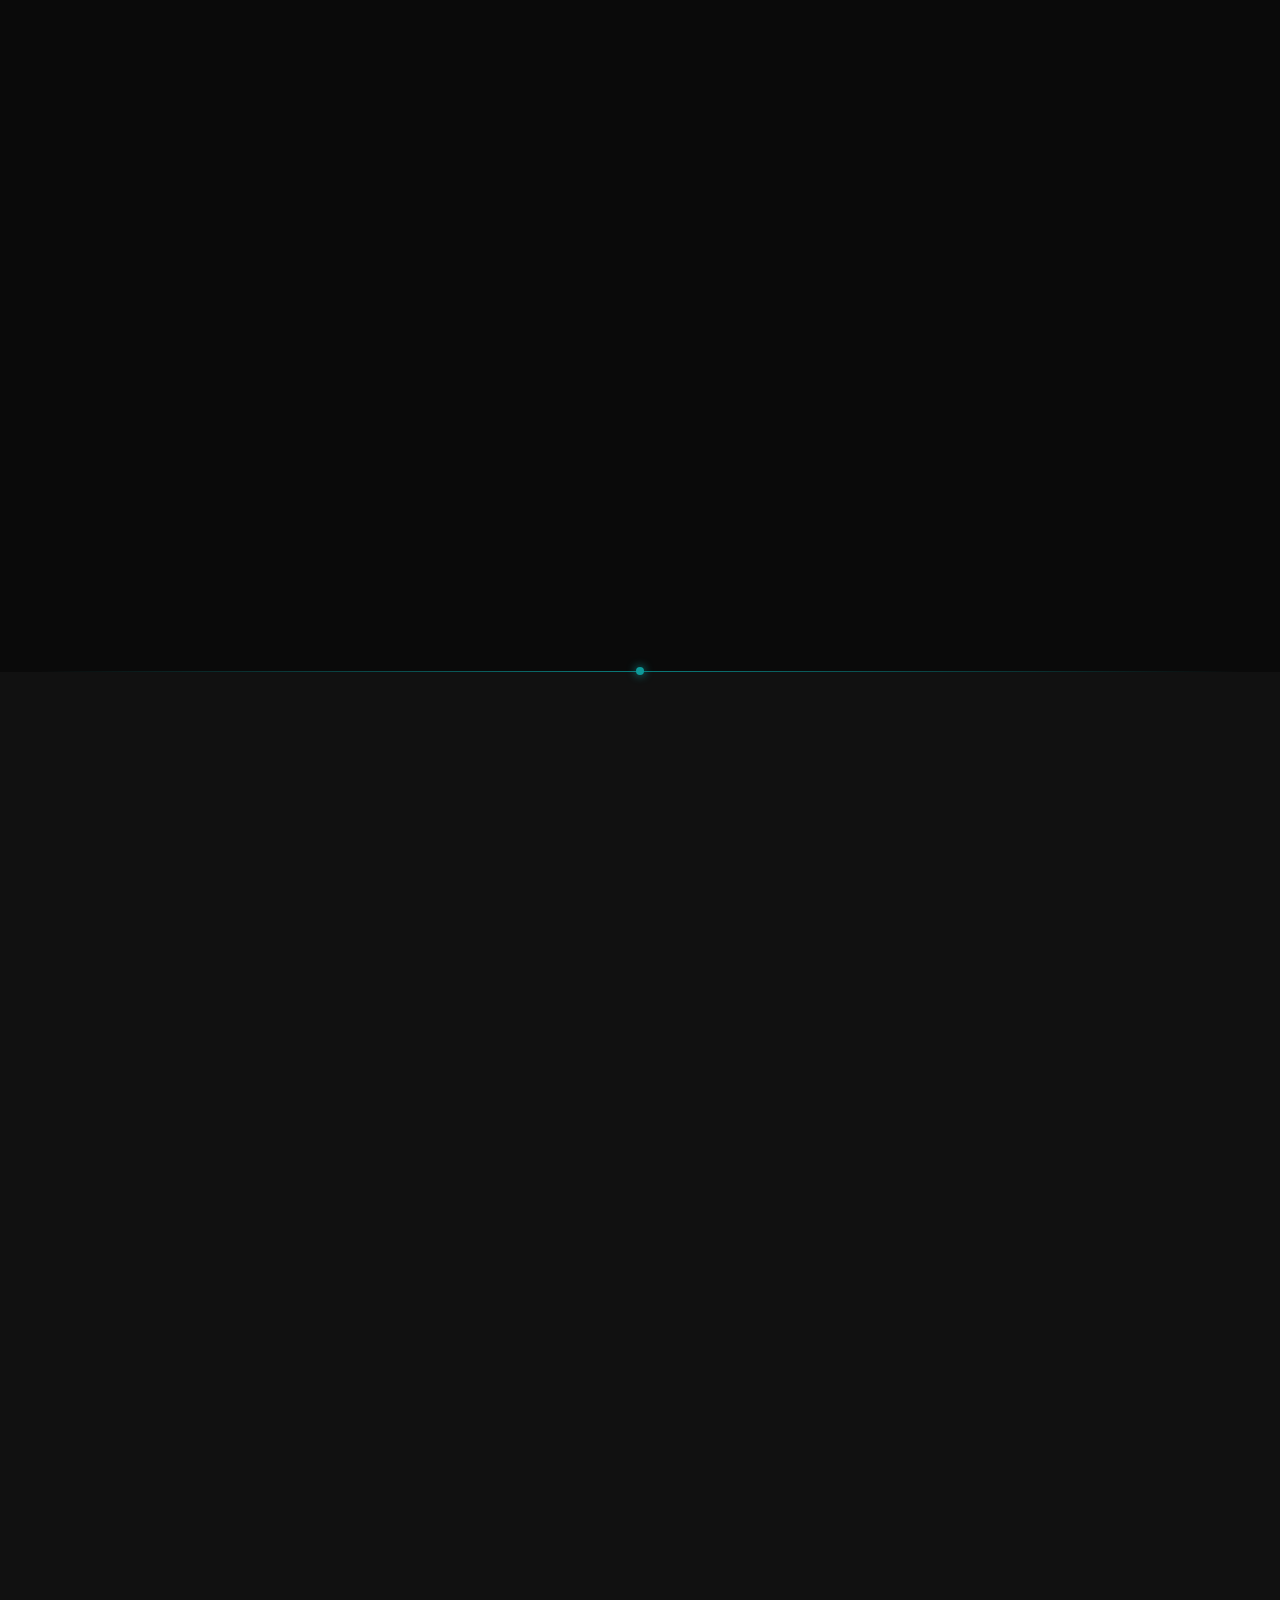
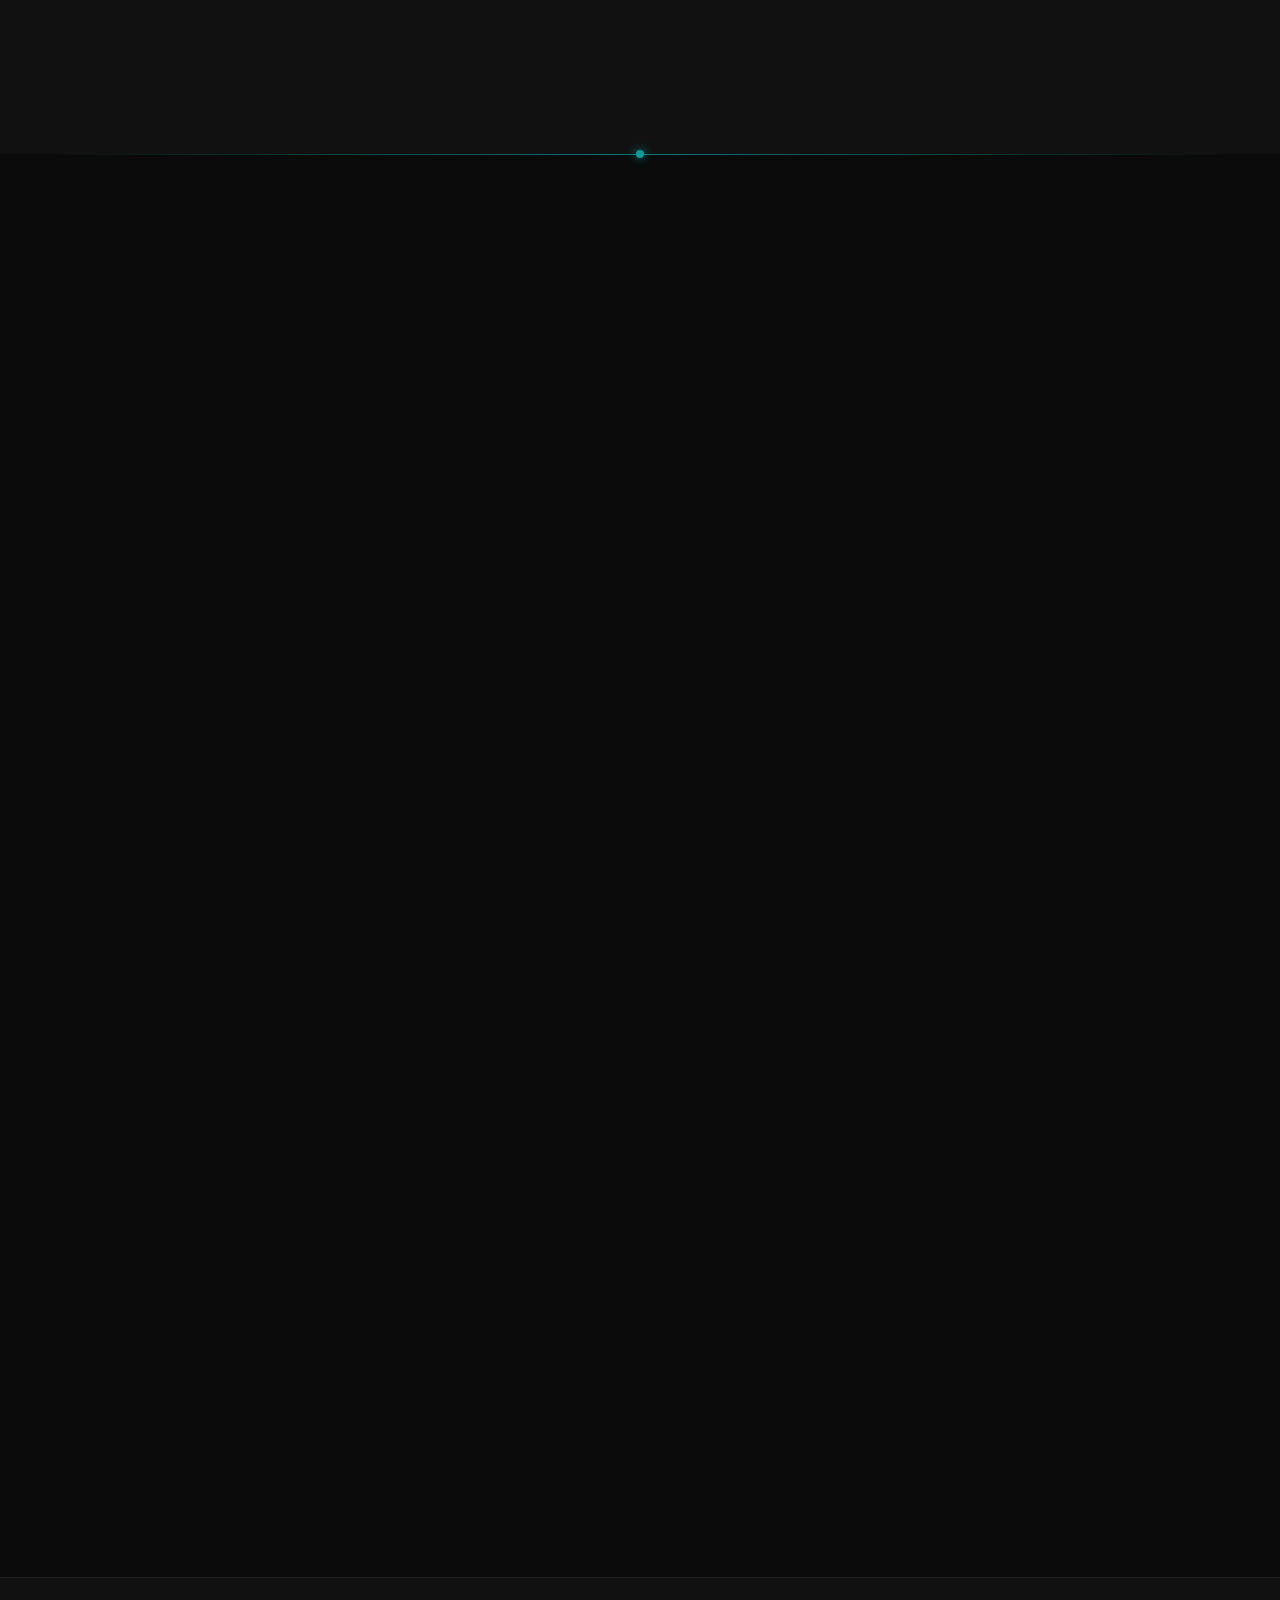
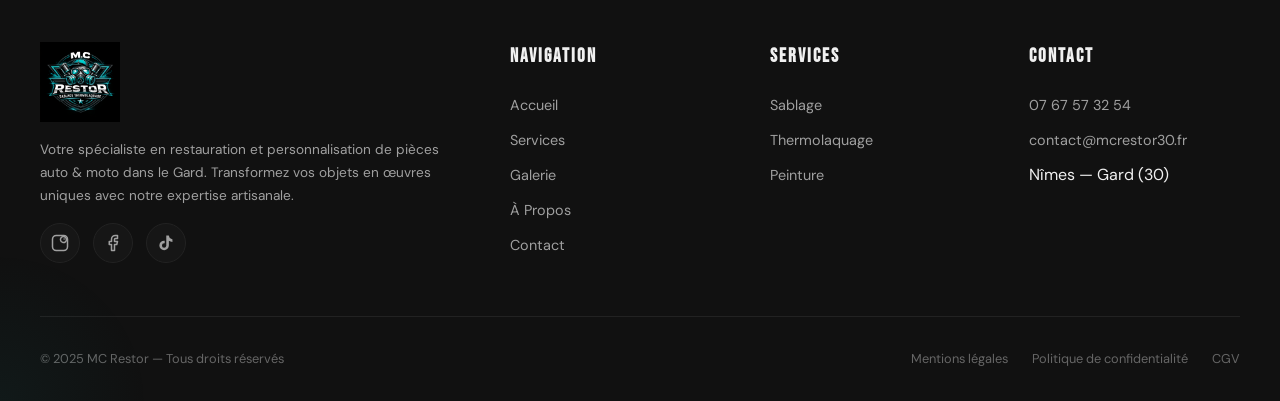
==== commit 0671fc90: "Update index.html" ====
--- a/index.html
+++ b/index.html
@@ -384,6 +384,9 @@
             background: url('img/hero-bg.jpg') center center / cover no-repeat;
             opacity: 0.12;
             animation: heroZoom 20s ease-in-out infinite alternate;
+            will-change: transform;
+            -webkit-backface-visibility: hidden;
+            backface-visibility: hidden;
         }
 
         .hero-bg::after {
@@ -393,10 +396,11 @@
             background: linear-gradient(to bottom, rgba(10,10,10,0.6) 0%, rgba(10,10,10,0.3) 40%, rgba(10,10,10,0.8) 100%);
         }
 
+        /* Une seule définition de heroZoom — sans changement d'opacity pour éviter le scintillement mobile */
         @keyframes heroZoom {
             0% { transform: scale(1) translateX(0); }
-            50% { transform: scale(1.1) translateX(-2%); }
-            100% { transform: scale(1.05) translateX(1%); }
+            50% { transform: scale(1.08) translateX(-1%); }
+            100% { transform: scale(1.04) translateX(0.5%); }
         }
 
         .hero-bg-image {
@@ -405,12 +409,9 @@
             background: url('img/hero-bg.jpg') center center / cover no-repeat;
             opacity: 0.15;
             animation: heroZoom 20s ease-in-out infinite alternate;
-        }
-
-        @keyframes heroZoom {
-            0% { transform: scale(1); opacity: 0.15; }
-            50% { transform: scale(1.08); opacity: 0.2; }
-            100% { transform: scale(1.15); opacity: 0.12; }
+            will-change: transform;
+            -webkit-backface-visibility: hidden;
+            backface-visibility: hidden;
         }
 
         .hero-overlay {
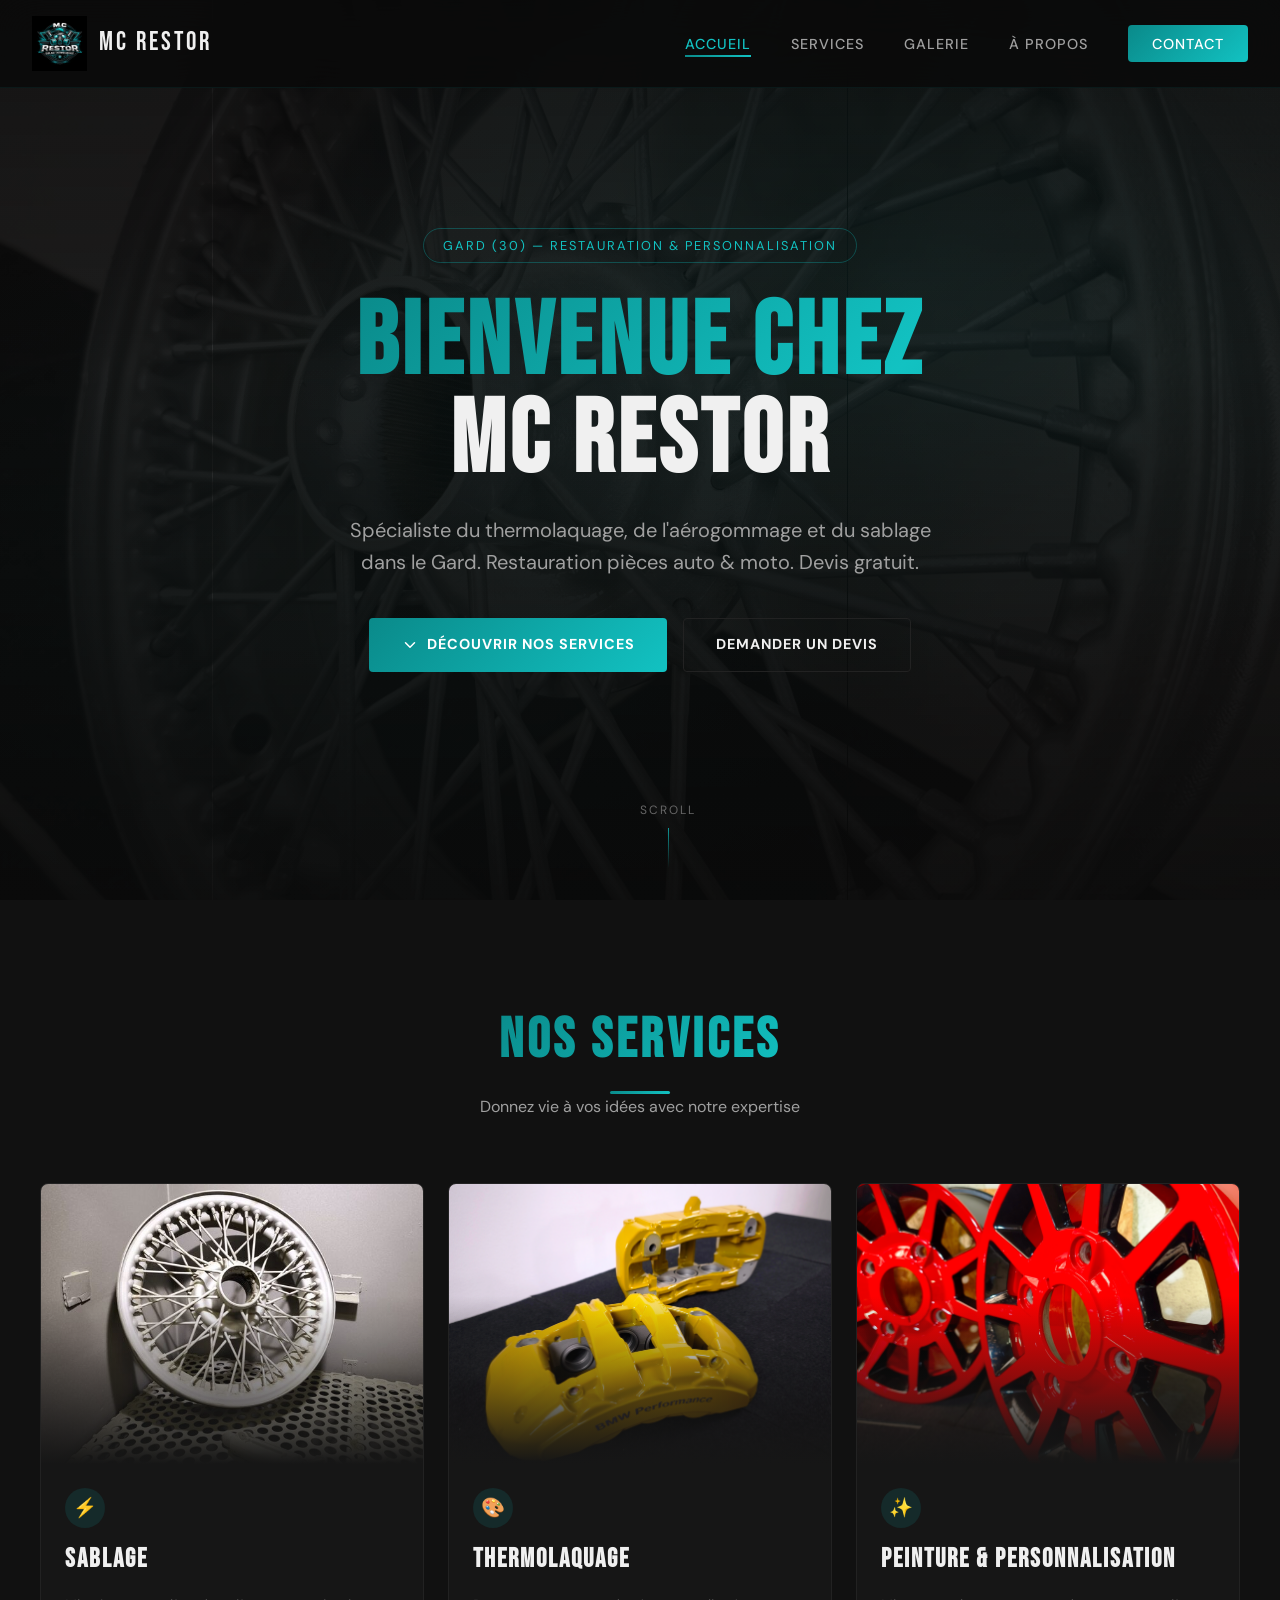
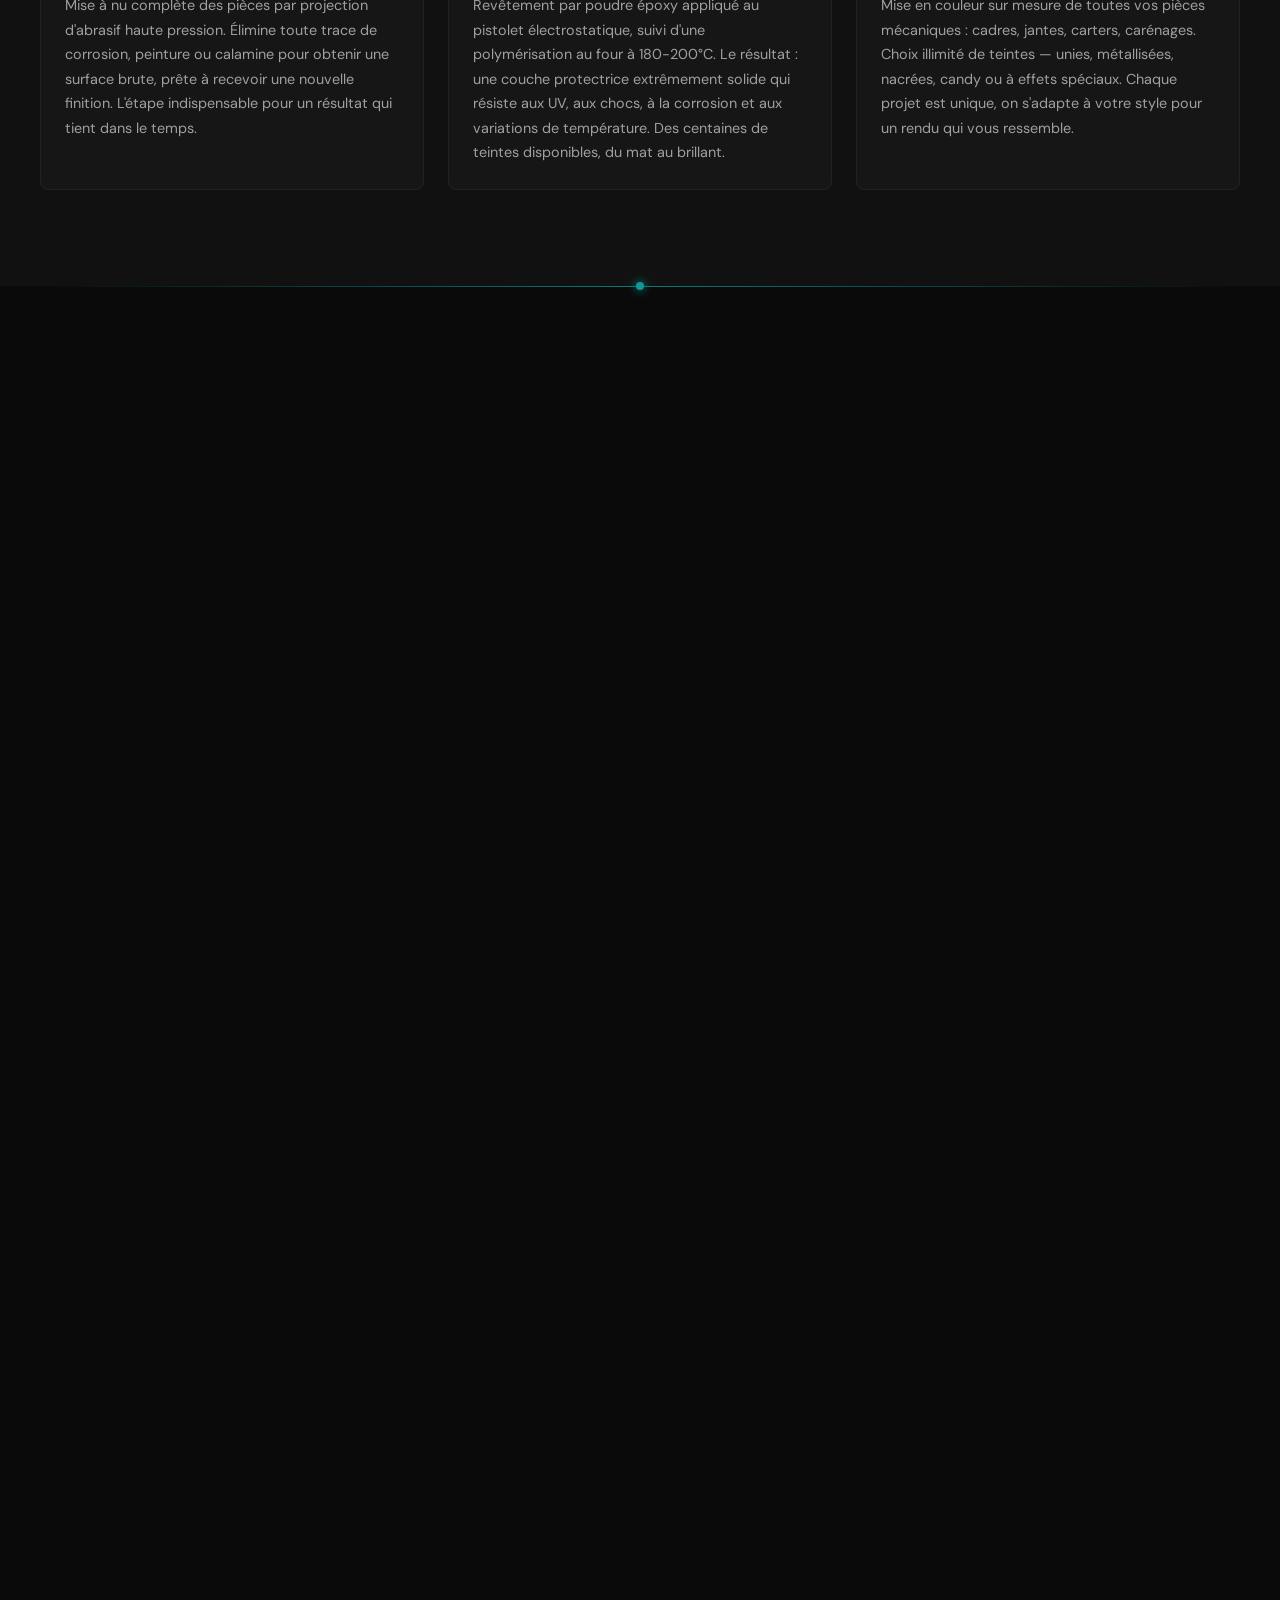
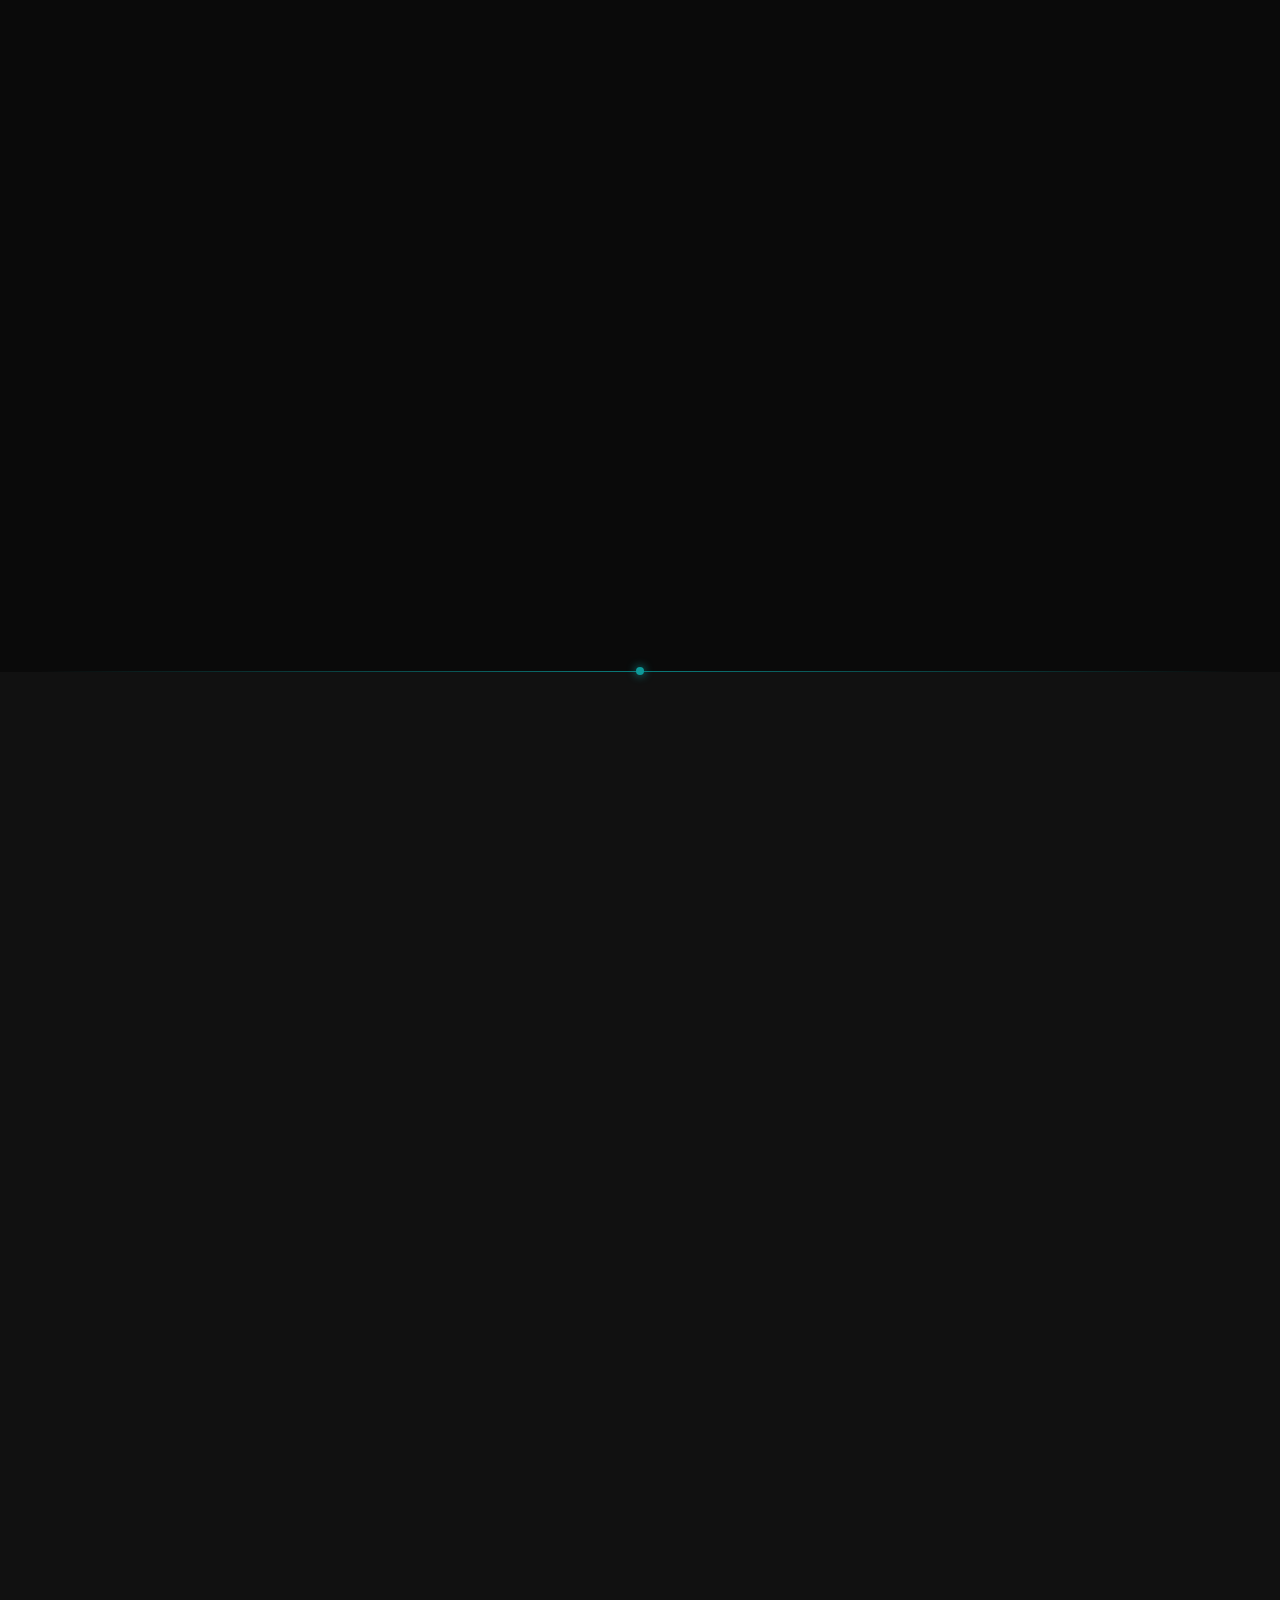
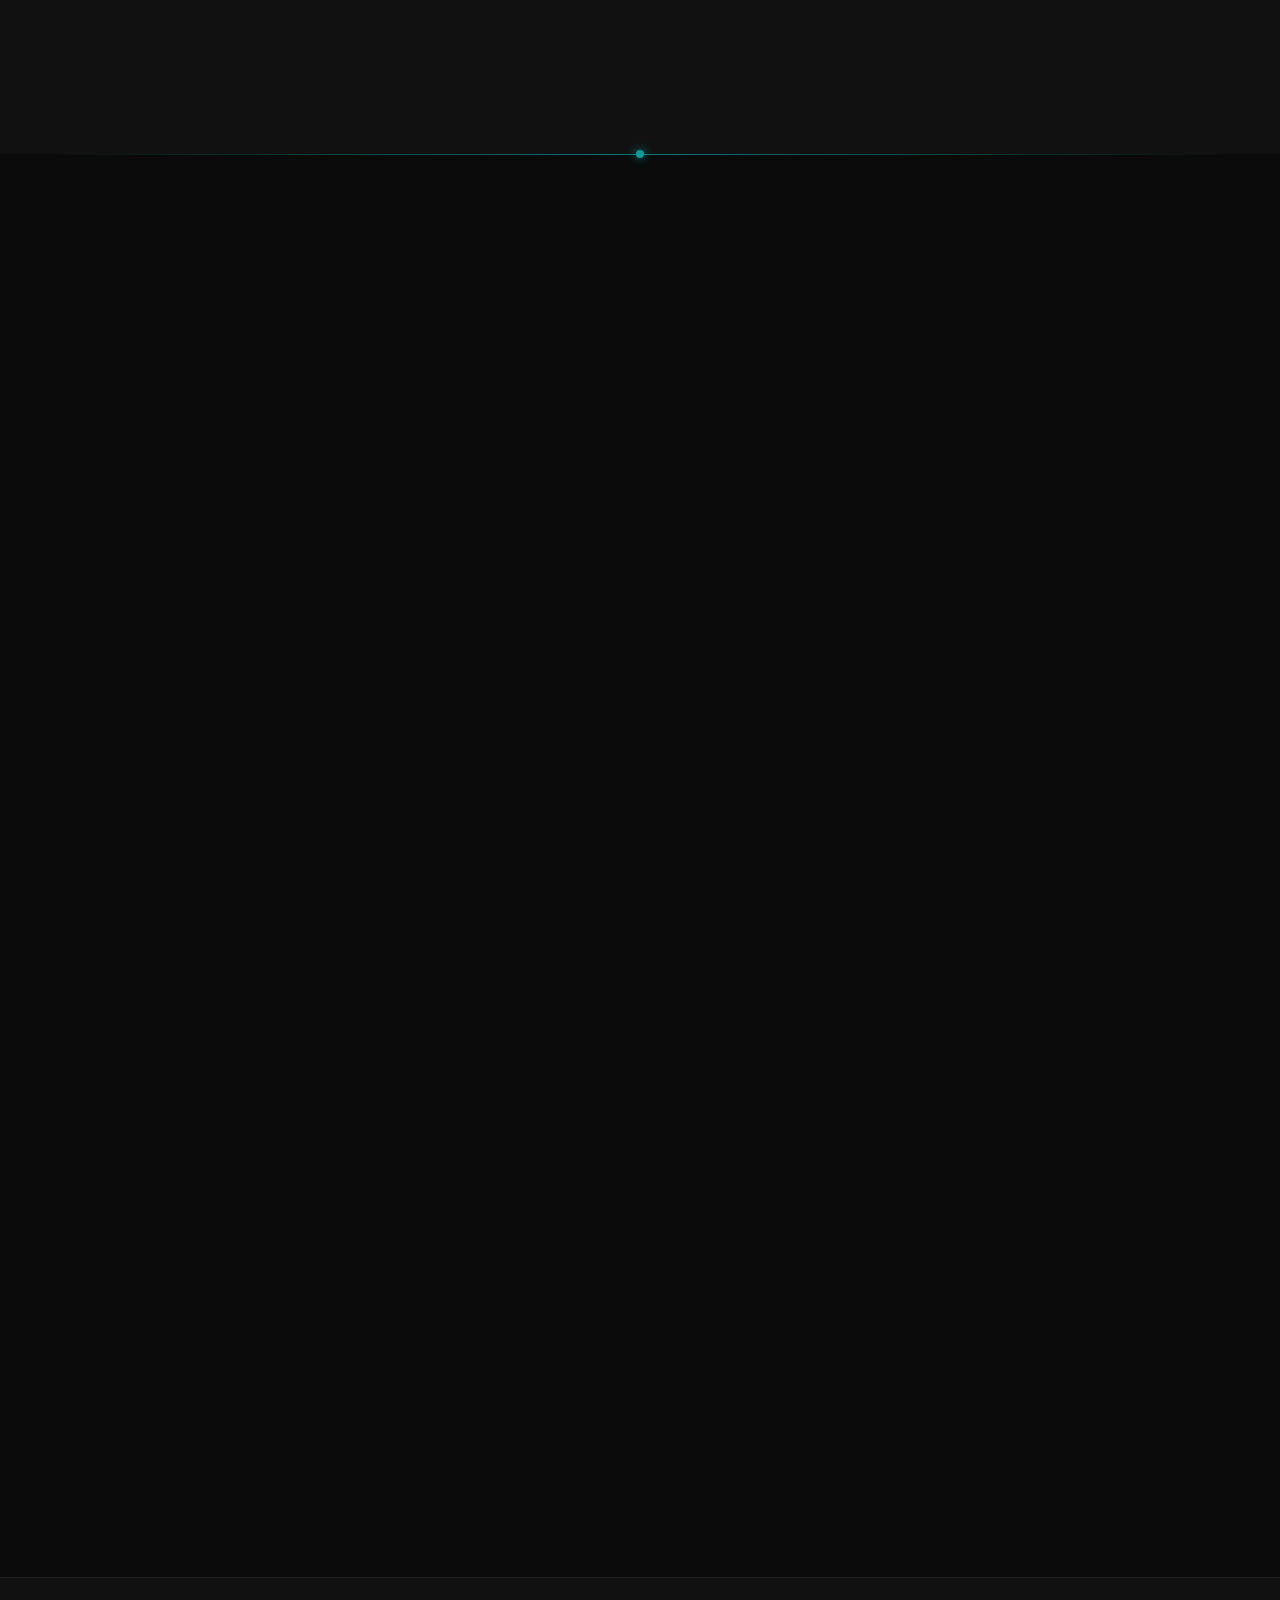
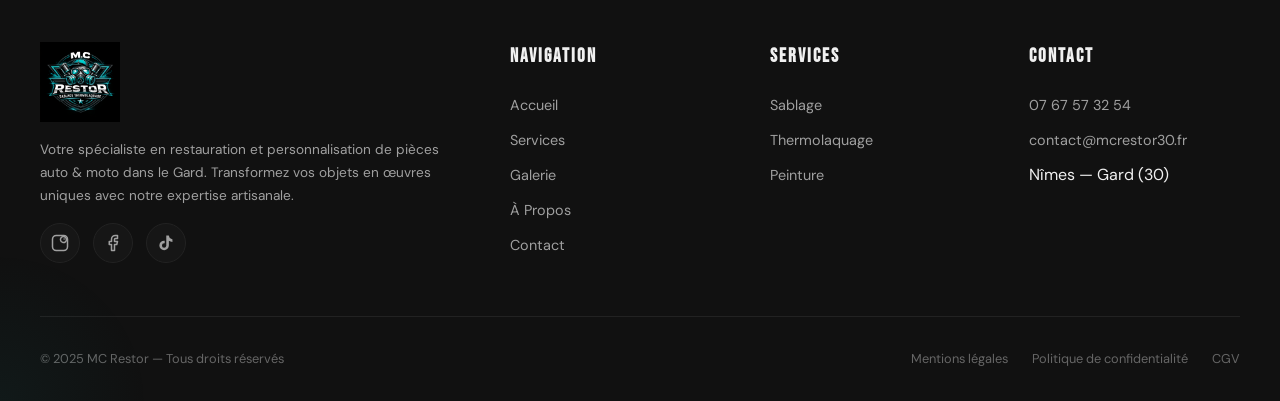
==== commit d8a49cea: "Update index.html" ====
--- a/index.html
+++ b/index.html
@@ -232,8 +232,11 @@
             justify-content: space-between;
             background: rgba(10, 10, 10, 0.85);
             backdrop-filter: blur(20px);
+            -webkit-backdrop-filter: blur(20px);
             border-bottom: 1px solid rgba(14, 154, 154, 0.1);
             transition: all 0.4s ease;
+            -webkit-transform: translateZ(0);
+            transform: translateZ(0);
         }
 
         .navbar.scrolled {
@@ -366,6 +369,8 @@
             justify-content: center;
             text-align: center;
             overflow: hidden;
+            -webkit-transform: translateZ(0);
+            transform: translateZ(0);
         }
 
         .hero-bg {
@@ -1686,6 +1691,15 @@
 
             .section {
                 padding: 4rem 1rem;
+            }
+        }
+
+        /* Désactivation des animations lourdes sur mobile pour éviter le scintillement */
+        @media (max-width: 768px) {
+            .hero-bg::before,
+            .hero-bg-image {
+                animation: none;
+                transform: scale(1.05);
             }
         }
     </style>
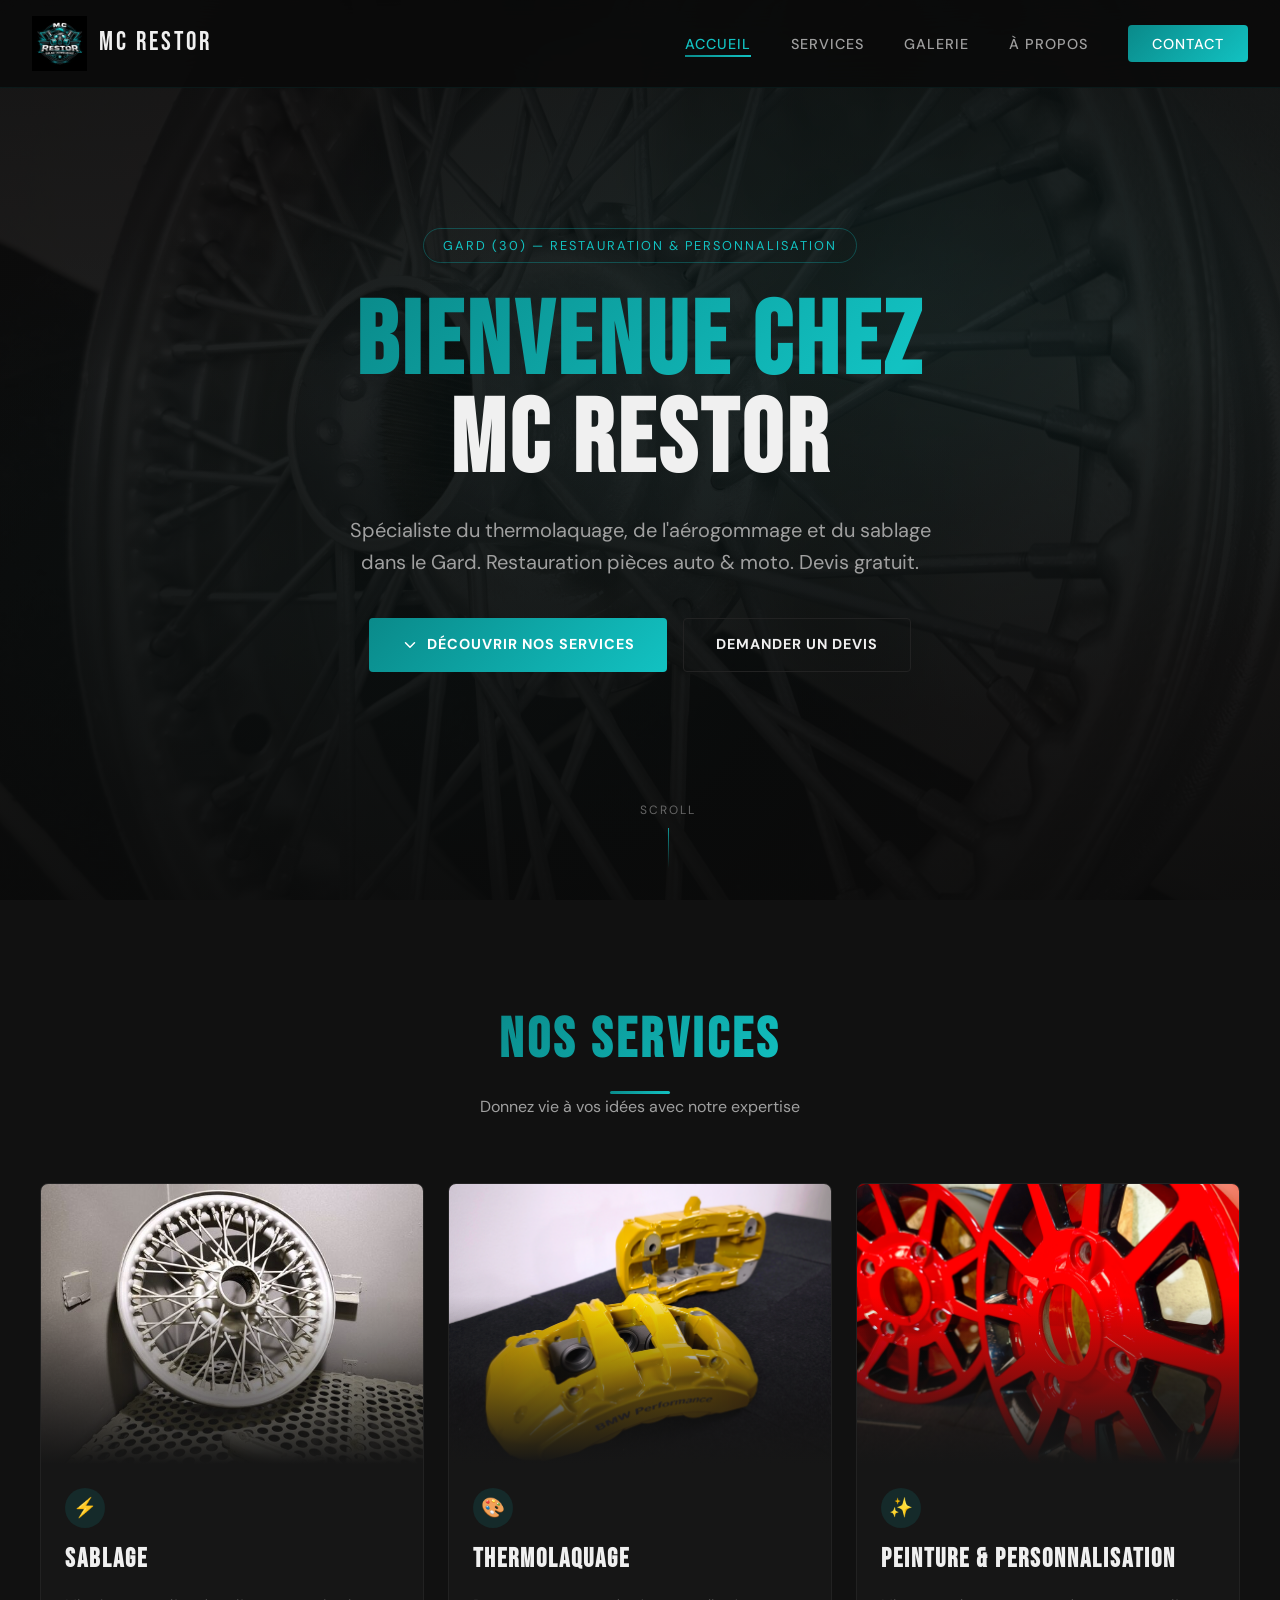
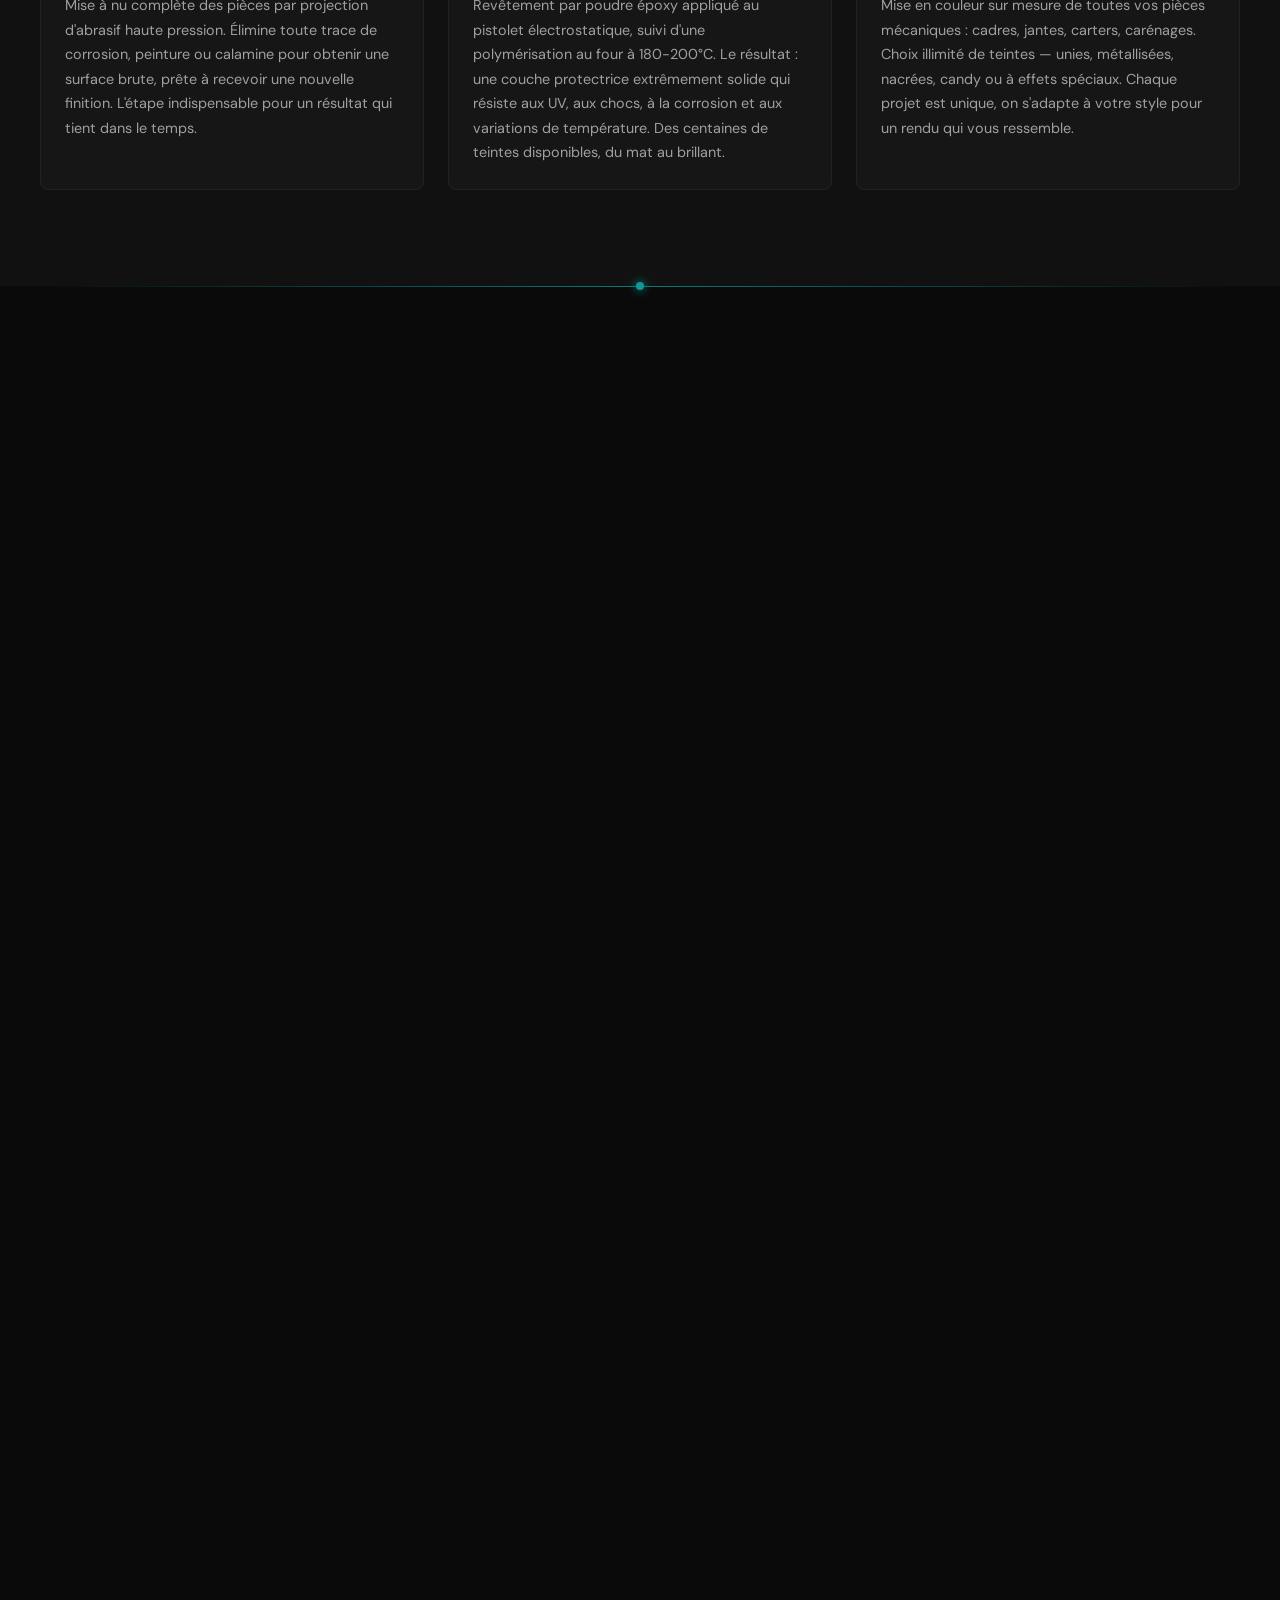
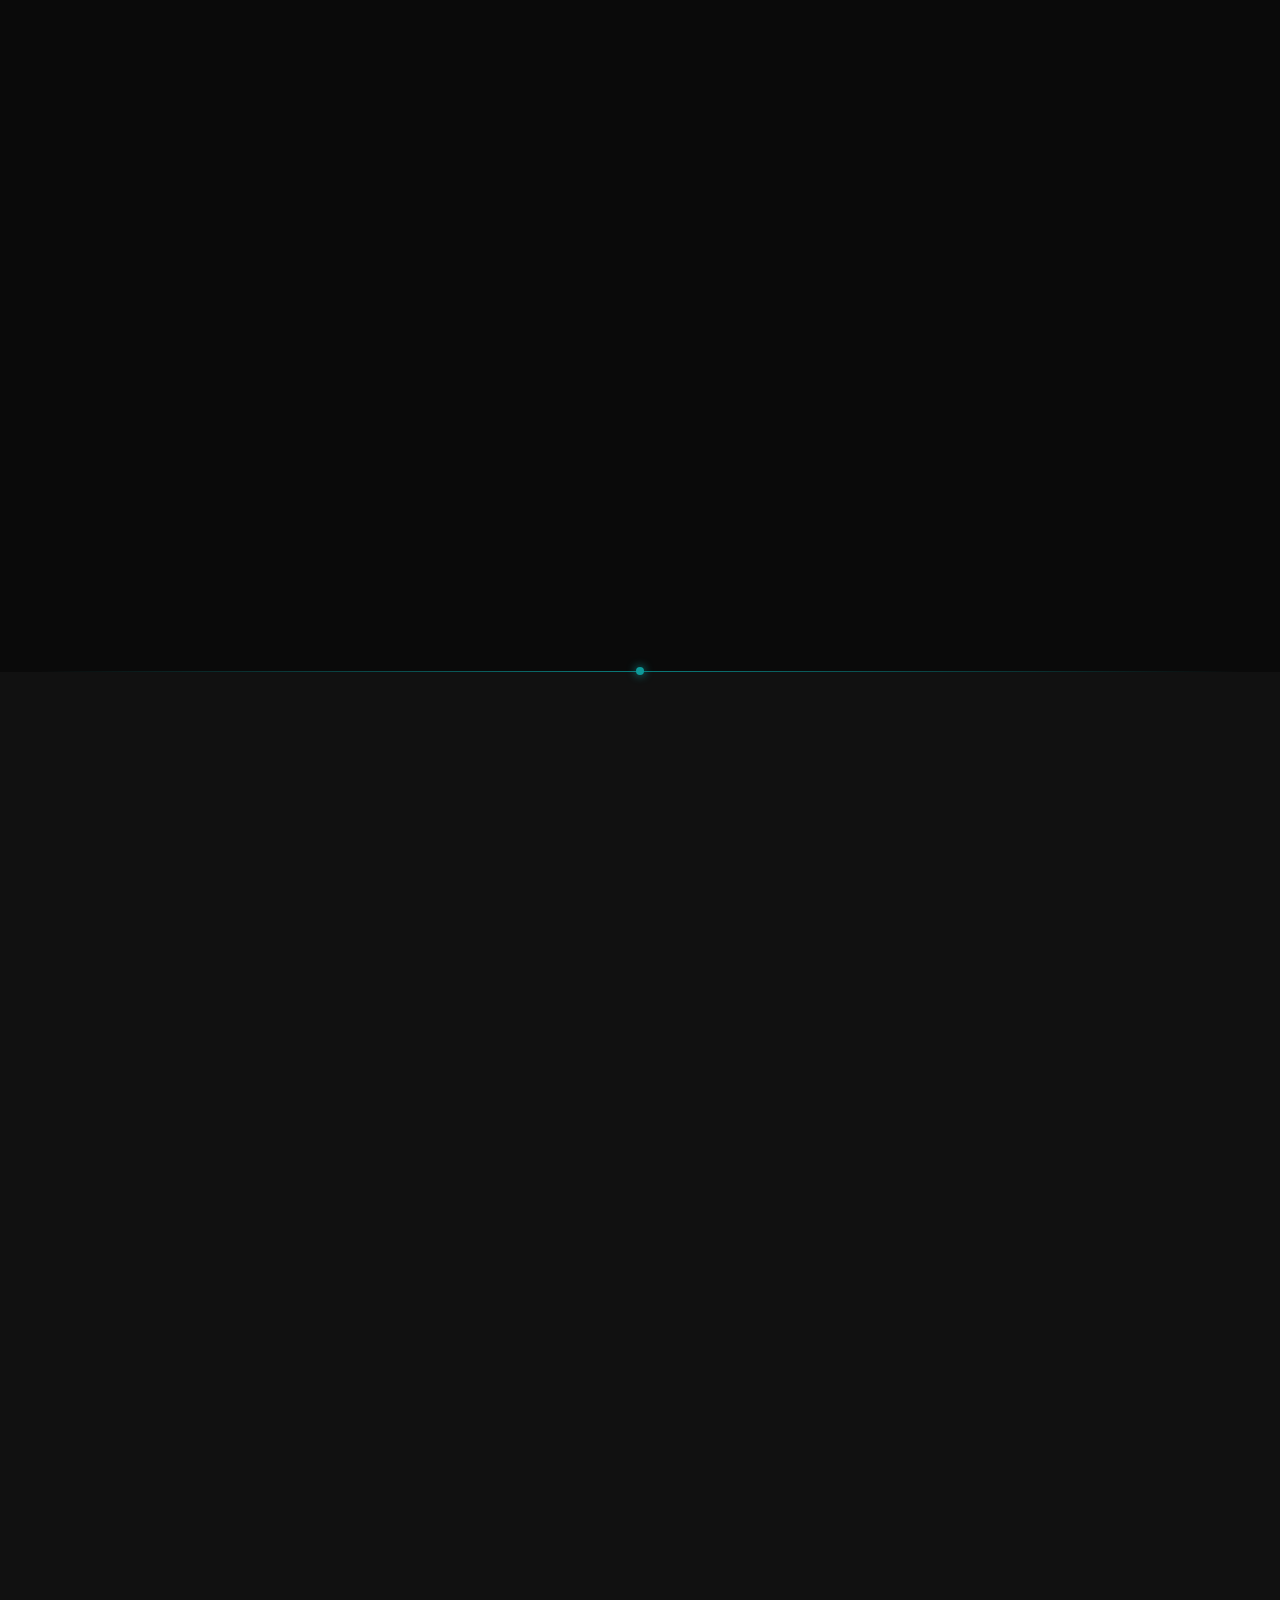
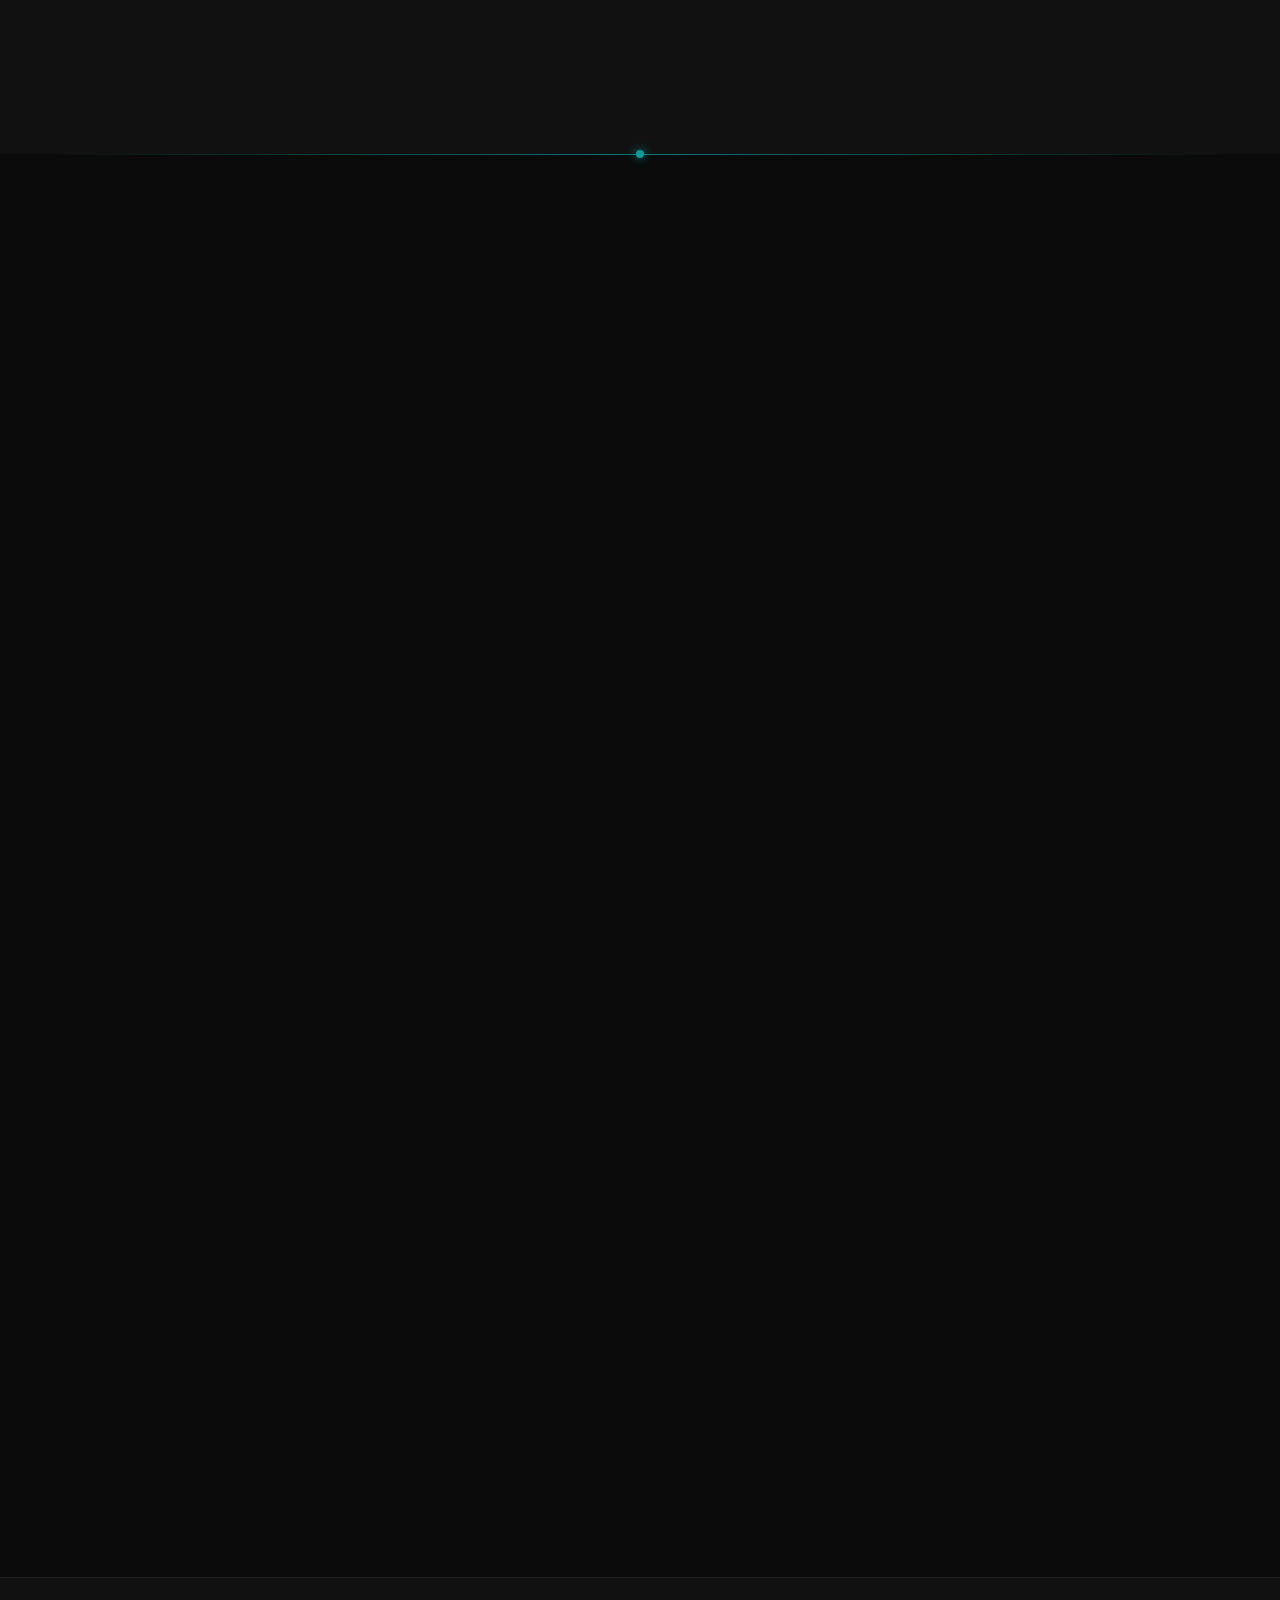
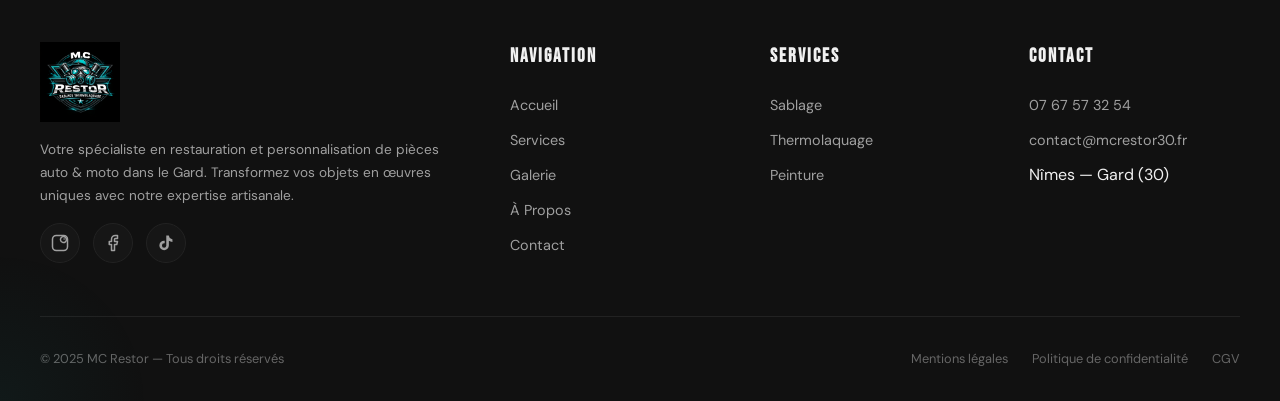
==== commit eb4a70a7: "Update index.html" ====
--- a/index.html
+++ b/index.html
@@ -369,8 +369,6 @@
             justify-content: center;
             text-align: center;
             overflow: hidden;
-            -webkit-transform: translateZ(0);
-            transform: translateZ(0);
         }
 
         .hero-bg {
@@ -389,9 +387,6 @@
             background: url('img/hero-bg.jpg') center center / cover no-repeat;
             opacity: 0.12;
             animation: heroZoom 20s ease-in-out infinite alternate;
-            will-change: transform;
-            -webkit-backface-visibility: hidden;
-            backface-visibility: hidden;
         }
 
         .hero-bg::after {
@@ -414,9 +409,6 @@
             background: url('img/hero-bg.jpg') center center / cover no-repeat;
             opacity: 0.15;
             animation: heroZoom 20s ease-in-out infinite alternate;
-            will-change: transform;
-            -webkit-backface-visibility: hidden;
-            backface-visibility: hidden;
         }
 
         .hero-overlay {
@@ -1694,12 +1686,50 @@
             }
         }
 
-        /* Désactivation des animations lourdes sur mobile pour éviter le scintillement */
+        /* ===== MOBILE : suppression de toutes les animations lourdes ===== */
         @media (max-width: 768px) {
+
+            /* 1. Fond hero : aucune animation, juste un fond statique légèrement zoomé */
             .hero-bg::before,
             .hero-bg-image {
-                animation: none;
-                transform: scale(1.05);
+                animation: none !important;
+                transform: none !important;
+                will-change: auto !important;
+            }
+
+            /* 2. Titre hero : shimmer désactivé, dégradé statique */
+            .hero-title .accent {
+                animation: none !important;
+                background: var(--gradient-accent) !important;
+                background-size: auto !important;
+                -webkit-background-clip: text !important;
+                background-clip: text !important;
+                -webkit-text-fill-color: transparent !important;
+            }
+
+            /* 3. Navbar : pas de backdrop-filter (cause de flashs noirs sur iOS Safari) */
+            .navbar {
+                backdrop-filter: none !important;
+                -webkit-backdrop-filter: none !important;
+                background: rgba(10, 10, 10, 0.97) !important;
+            }
+
+            /* 4. Badge et scroll : animations simplifiées, sans boucle infinie */
+            .hero-badge {
+                animation: fadeInDown 0.6s ease both !important;
+            }
+
+            .hero-scroll {
+                animation: none !important;
+            }
+
+            /* 5. Tous les éléments hero : pas de fade-in différé qui crée des frames vides */
+            .hero-title,
+            .hero-subtitle,
+            .hero-cta-group {
+                animation: none !important;
+                opacity: 1 !important;
+                transform: none !important;
             }
         }
     </style>
@@ -2063,17 +2093,19 @@
 
     <!-- ===== JAVASCRIPT ===== -->
     <script>
-        // ===== Particles =====
+        // ===== Particles (desktop uniquement) =====
         const particlesContainer = document.getElementById('particles');
-        for (let i = 0; i < 30; i++) {
-            const particle = document.createElement('div');
-            particle.classList.add('particle');
-            particle.style.left = Math.random() * 100 + '%';
-            particle.style.animationDelay = Math.random() * 8 + 's';
-            particle.style.animationDuration = (6 + Math.random() * 6) + 's';
-            particle.style.width = (1 + Math.random() * 3) + 'px';
-            particle.style.height = particle.style.width;
-            particlesContainer.appendChild(particle);
+        if (window.innerWidth > 768) {
+            for (let i = 0; i < 30; i++) {
+                const particle = document.createElement('div');
+                particle.classList.add('particle');
+                particle.style.left = Math.random() * 100 + '%';
+                particle.style.animationDelay = Math.random() * 8 + 's';
+                particle.style.animationDuration = (6 + Math.random() * 6) + 's';
+                particle.style.width = (1 + Math.random() * 3) + 'px';
+                particle.style.height = particle.style.width;
+                particlesContainer.appendChild(particle);
+            }
         }
 
         // ===== Navbar scroll =====
